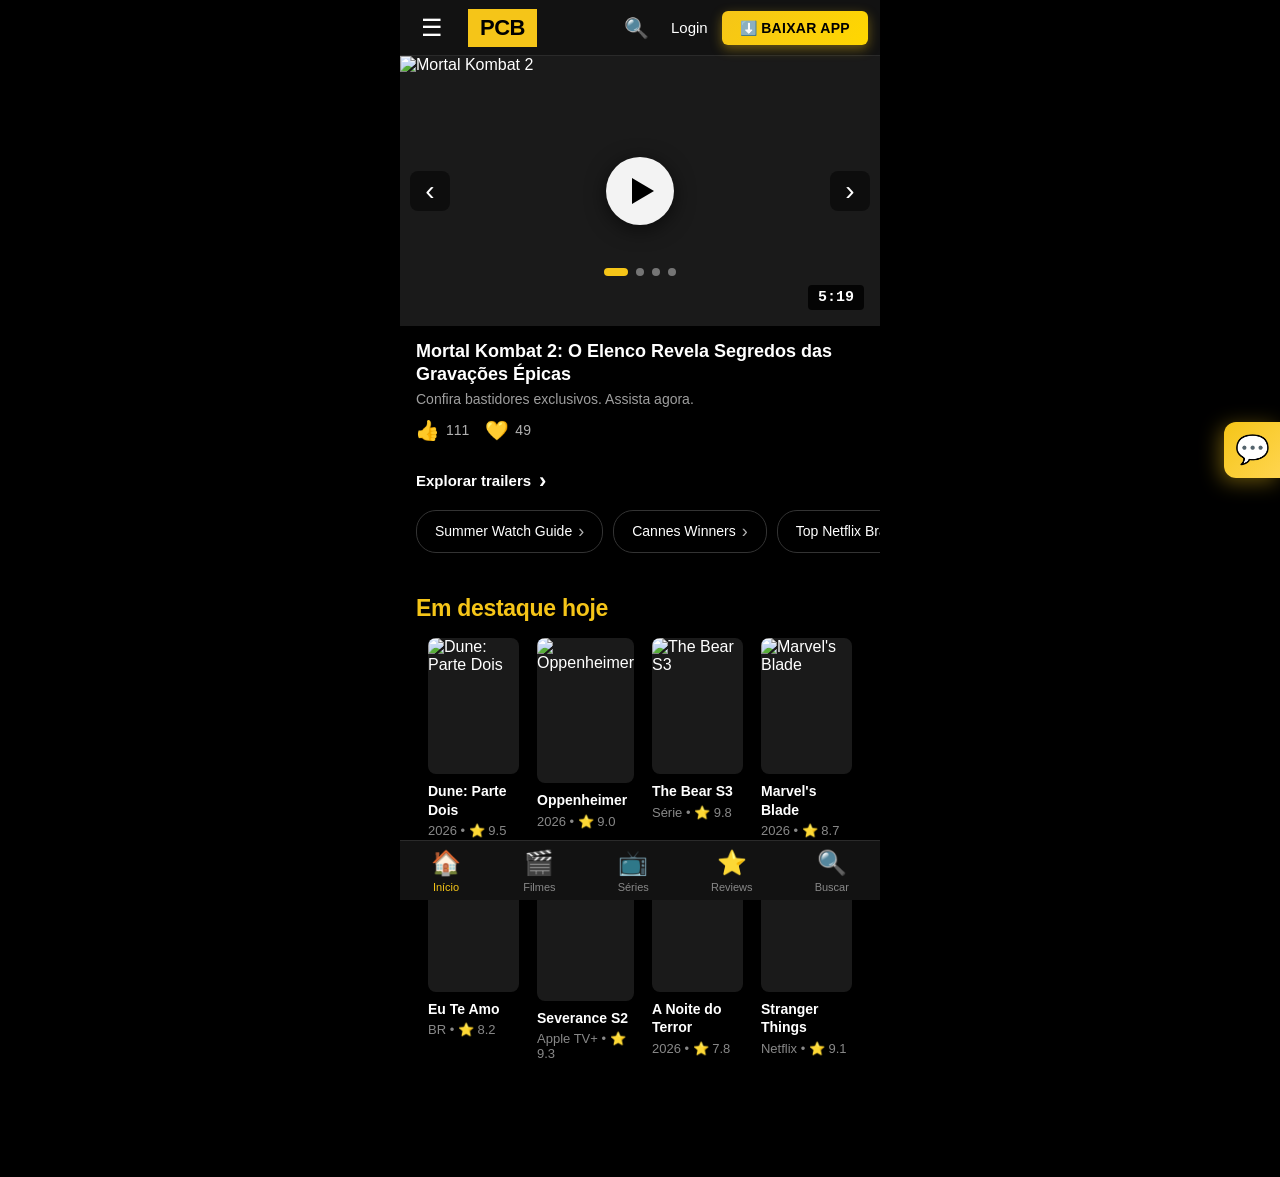
==== mobile-imdb.html @ 82594f46 "🎉 Initial deployment: Portal Cinema Brasil public frontend - Secure & Optimized" ====
<!DOCTYPE html>
<html lang="pt-BR">
<head>
  <meta charset="UTF-8">
  <meta name="viewport" content="width=device-width, initial-scale=1.0, maximum-scale=1.0, user-scalable=no">
  <title>Portal Cinema Brasil</title>
  <meta name="description" content="Notícias de filmes e séries">
  <style>
    * {
      margin: 0;
      padding: 0;
      box-sizing: border-box;
      -webkit-tap-highlight-color: transparent;
    }

    body {
      font-family: -apple-system, BlinkMacSystemFont, 'Segoe UI', Roboto, Oxygen, Ubuntu, Cantarell, sans-serif;
      background: #000000;
      color: #ffffff;
      overflow-x: hidden;
      max-width: 100vw;
    }

    /* ====== 顶部导航栏 (IMDb风格) ====== */
    .navbar {
      position: fixed;
      top: 0;
      left: 0;
      right: 0;
      height: 56px;
      background: #121212;
      display: flex;
      align-items: center;
      justify-content: space-between;
      padding: 0 12px;
      z-index: 9999;
      border-bottom: 1px solid #2a2a2a;
    }

    .nav-left {
      display: flex;
      align-items: center;
      gap: 16px;
    }

    .menu-btn {
      width: 40px;
      height: 40px;
      display: flex;
      align-items: center;
      justify-content: center;
      cursor: pointer;
      font-size: 24px;
      color: #ffffff;
    }

    .logo {
      background: #F5C518;
      color: #000000;
      padding: 6px 12px;
      font-size: 22px;
      font-weight: bold;
      letter-spacing: -0.5px;
      font-family: 'Roboto', sans-serif;
    }

    .nav-right {
      display: flex;
      align-items: center;
      gap: 14px;
    }

    .search-btn {
      width: 40px;
      height: 40px;
      display: flex;
      align-items: center;
      justify-content: center;
      cursor: pointer;
      font-size: 20px;
      color: #ffffff;
    }

    .login-text {
      font-size: 15px;
      color: #ffffff;
      font-weight: 500;
      cursor: pointer;
    }

    .app-btn {
      background: linear-gradient(135deg, #F5C518 0%, #FFD700 100%);
      border: none;
      color: #000000;
      padding: 9px 18px;
      border-radius: 6px;
      font-size: 14px;
      font-weight: 700;
      cursor: pointer;
      transition: all 0.3s ease;
      box-shadow: 0 4px 12px rgba(245, 197, 24, 0.4);
      text-transform: uppercase;
      letter-spacing: 0.3px;
      animation: glow-pulse 2s infinite;
    }

    @keyframes glow-pulse {
      0%, 100% { box-shadow: 0 4px 12px rgba(245, 197, 24, 0.4); }
      50% { box-shadow: 0 4px 20px rgba(245, 197, 24, 0.8), 0 0 30px rgba(245, 197, 24, 0.3); }
    }

    @keyframes fadeInUp {
      from {
        opacity: 0;
        transform: translateY(20px);
      }
      to {
        opacity: 1;
        transform: translateY(0);
      }
    }

    .app-btn:hover,
    .app-btn:active {
      background: #ffffff;
      transform: scale(1.05);
      box-shadow: 0 6px 20px rgba(255, 255, 255, 0.5);
    }

    /* ====== 主内容区域 ====== */
    .main-content {
      margin-top: 56px;
      padding-bottom: 80px;
    }

    /* ====== 视频主卡片 ====== */
    .featured-carousel {
      position: relative;
      width: 100%;
      height: auto;
      aspect-ratio: 16 / 9;
      background: #1a1a1a;
      overflow: hidden;
    }

    .carousel-slides {
      position: relative;
      width: 100%;
      height: 100%;
    }

    .carousel-slide {
      position: absolute;
      top: 0;
      left: 0;
      width: 100%;
      height: 100%;
      opacity: 0;
      transition: opacity 0.6s ease-in-out, transform 0.6s ease-in-out;
      transform: scale(1.05);
    }

    .carousel-slide.active {
      opacity: 1;
      transform: scale(1);
      z-index: 2;
    }

    .carousel-slide img {
      width: 100%;
      height: 100%;
      object-fit: cover;
      display: block;
    }

    .carousel-indicators {
      position: absolute;
      bottom: 50px;
      left: 50%;
      transform: translateX(-50%);
      display: flex;
      gap: 8px;
      z-index: 10;
    }

    .indicator {
      width: 8px;
      height: 8px;
      border-radius: 50%;
      background: rgba(255, 255, 255, 0.4);
      border: none;
      cursor: pointer;
      transition: all 0.3s ease;
      padding: 0;
    }

    .indicator.active {
      background: #F5C518;
      width: 24px;
      border-radius: 4px;
    }

    .carousel-btn {
      position: absolute;
      top: 50%;
      transform: translateY(-50%);
      width: 40px;
      height: 40px;
      background: rgba(0, 0, 0, 0.5);
      border: none;
      color: white;
      font-size: 28px;
      cursor: pointer;
      z-index: 10;
      display: flex;
      align-items: center;
      justify-content: center;
      transition: all 0.3s ease;
      border-radius: 8px;
      line-height: 1;
      padding: 0;
    }

    .carousel-btn:hover {
      background: rgba(245, 197, 24, 0.9);
      color: #000;
    }

    .carousel-prev { left: 10px; }
    .carousel-next { right: 10px; }

    @media (max-width: 480px) {
      .carousel-btn {
        width: 34px;
        height: 34px;
        font-size: 22px;
      }
      
      .carousel-prev { left: 5px; }
      .carousel-next { right: 5px; }
      
      .carousel-indicators {
        bottom: 40px;
        gap: 6px;
      }

      .indicator {
        width: 6px;
        height: 6px;
      }

      .indicator.active {
        width: 20px;
      }
    }

    .play-button-overlay {
      position: absolute;
      top: 50%;
      left: 50%;
      transform: translate(-50%, -50%);
      width: 68px;
      height: 68px;
      background: rgba(255, 255, 255, 0.95);
      border-radius: 50%;
      display: flex;
      align-items: center;
      justify-content: center;
      cursor: pointer;
      box-shadow: 0 4px 20px rgba(0, 0, 0, 0.6);
      transition: all 0.3s ease;
      animation: pulse-play 2s infinite;
    }

    @keyframes pulse-play {
      0%, 100% { box-shadow: 0 4px 20px rgba(245, 197, 24, 0.4); }
      50% { box-shadow: 0 4px 30px rgba(245, 197, 24, 0.8); }
    }

    .play-button-overlay:active {
      transform: translate(-50%, -50%) scale(0.95);
    }

    .play-icon {
      width: 0;
      height: 0;
      border-left: 22px solid #000000;
      border-top: 13px solid transparent;
      border-bottom: 13px solid transparent;
      margin-left: 5px;
    }

    .video-duration {
      position: absolute;
      bottom: 16px;
      right: 16px;
      background: rgba(0, 0, 0, 0.85);
      color: #ffffff;
      padding: 4px 10px;
      border-radius: 4px;
      font-size: 15px;
      font-weight: 600;
      font-family: 'Roboto', monospace;
    }

    /* ====== 视频信息 ====== */
    .video-info {
      padding: 14px 16px 12px;
      background: #000000;
    }

    .video-title {
      font-size: 18px;
      font-weight: 700;
      line-height: 1.25;
      color: #ffffff;
      margin-bottom: 5px;
      font-family: -apple-system, BlinkMacSystemFont, 'Segoe UI', Roboto, sans-serif;
    }

    .video-subtitle {
      font-size: 14px;
      color: #9e9e9e;
      margin-bottom: 10px;
      line-height: 1.35;
    }

    .video-stats {
      display: flex;
      align-items: center;
      gap: 16px;
    }

    .stat-item {
      display: flex;
      align-items: center;
      gap: 6px;
      font-size: 14px;
      color: #b0b0b0;
      cursor: pointer;
      user-select: none;
    }

    .stat-icon {
      font-size: 19px;
    }

    .stat-icon.like {
      color: #ffffff;
    }

    .stat-icon.heart {
      color: #F5C518;
    }

    .stat-number {
      font-weight: 500;
    }

    /* ====== Explorar trailers ====== */
    .explore-section {
      padding: 14px 16px 8px;
    }

    .explore-link {
      display: inline-flex;
      align-items: center;
      gap: 6px;
      font-size: 15px;
      font-weight: 600;
      color: #ffffff;
      text-decoration: none;
      cursor: pointer;
    }

    .explore-link::after {
      content: '›';
      font-size: 22px;
      margin-left: 2px;
    }

    /* ====== 标签横向滚动 ====== */
    .tags-scroll-container {
      padding: 8px 0 14px;
      overflow-x: auto;
      overflow-y: hidden;
      -webkit-overflow-scrolling: touch;
      scrollbar-width: none;
      -ms-overflow-style: none;
    }

    .tags-scroll-container::-webkit-scrollbar {
      display: none;
    }

    .tags-wrapper {
      display: flex;
      gap: 10px;
      padding: 0 16px;
    }

    .tag-chip {
      flex-shrink: 0;
      background: transparent;
      border: 1px solid #333333;
      color: #ffffff;
      padding: 10px 18px;
      border-radius: 20px;
      font-size: 14px;
      font-weight: 500;
      white-space: nowrap;
      cursor: pointer;
      transition: all 0.3s ease;
      display: flex;
      align-items: center;
      gap: 6px;
    }

    .tag-chip::after {
      content: '›';
      font-size: 18px;
      opacity: 0.7;
    }

    .tag-chip:active {
      background: #F5C518;
      border-color: #F5C518;
      color: #000000;
      transform: scale(0.98);
    }

    /* ====== Em destaque hoje (今日推荐) ====== */
    .section-header {
      padding: 28px 16px 16px;
    }

    .section-title {
      font-size: 23px;
      font-weight: 700;
      color: #F5C518;
      letter-spacing: -0.3px;
    }

    .posters-scroll {
      display: grid;
      grid-template-columns: repeat(2, 1fr);
      gap: 12px;
      padding: 0 16px 24px;
    }

    @media (min-width: 480px) and (max-width: 767px) {
      .posters-scroll {
        grid-template-columns: repeat(2, 1fr);
      }
    }

    @media (min-width: 768px) and (max-width: 1023px) {
      .posters-scroll {
        grid-template-columns: repeat(3, 1fr);
      }
    }

    @media (min-width: 1024px) {
      .posters-scroll {
        grid-template-columns: repeat(4, 1fr);
      }
    }

    .poster-card {
      width: 100%;
      scroll-snap-align: start;
      cursor: pointer;
      transition: transform 0.3s ease;
    }

    .poster-card:active {
      transform: scale(0.96);
    }

    .poster-image {
      width: 150px;
      height: 225px;
      border-radius: 8px;
      overflow: hidden;
      background: #1a1a1a;
      box-shadow: 0 4px 12px rgba(0, 0, 0, 0.5);
    }

    .poster-image img {
      width: 100%;
      height: 100%;
      object-fit: cover;
      display: block;
      transition: transform 0.4s ease;
    }

    .poster-card:hover .poster-image img {
      transform: scale(1.05);
    }

    /* ====== 全面响应式适配 ====== */

    /* 超小屏手机 (iPhone SE, 小屏Android) - 320px-374px */
    @media (max-width: 374px) {
      .posters-scroll {
        grid-template-columns: repeat(1, 1fr) !important;
        gap: 10px;
        padding: 0 12px 20px;
      }

      .poster-image {
        width: 100%;
        height: auto;
        aspect-ratio: 2 / 3;
      }

      .section-title {
        font-size: 19px;
      }

      .video-title {
        font-size: 18px;
      }

      .navbar {
        height: 50px;
      }

      .main-content {
        margin-top: 50px;
      }
    }

    /* 小屏手机 (标准iPhone, Android) - 375px-413px */
    @media (min-width: 375px) and (max-width: 413px) {
      .posters-scroll {
        grid-template-columns: repeat(2, 1fr);
        gap: 11px;
        padding: 0 14px 22px;
      }
    }

    /* 标准手机 (大屏iPhone, Plus/Max) - 414px-479px */
    @media (min-width: 414px) and (max-width: 479px) {
      .posters-scroll {
        grid-template-columns: repeat(2, 1fr);
        gap: 12px;
        padding: 0 16px 24px;
      }

      .poster-image {
        width: 100%;
        height: auto;
        aspect-ratio: 2 / 3;
        max-height: 240px;
      }
    }

    /* 平板竖屏 (iPad mini, iPad Air) - 480px-767px */
    @media (min-width: 480px) and (max-width: 767px) {
      .posters-scroll {
        grid-template-columns: repeat(2, 1fr);
        gap: 14px;
        padding: 0 20px 28px;
      }

      .poster-image {
        width: 100%;
        height: auto;
        aspect-ratio: 2 / 3;
        max-height: 280px;
      }

      .section-title {
        font-size: 25px;
      }
    }

    /* 平板横屏/小笔记本 (iPad Pro, Surface) - 768px-1023px */
    @media (min-width: 768px) and (max-width: 1023px) {
      .posters-scroll {
        grid-template-columns: repeat(3, 1fr);
        gap: 16px;
        padding: 0 24px 32px;
      }

      .poster-image {
        width: 100%;
        height: auto;
        aspect-ratio: 2 / 3;
        max-height: 300px;
      }

      .main-content {
        max-width: 900px;
        margin-left: auto;
        margin-right: auto;
      }
    }

    /* 桌面显示器 - 1024px+ */
    @media (min-width: 1024px) {
      .posters-scroll {
        grid-template-columns: repeat(4, 1fr);
        gap: 18px;
        padding: 0 28px 36px;
      }

      .poster-image {
        width: 100%;
        height: auto;
        aspect-ratio: 2 / 3;
        max-height: 340px;
      }

      .main-content {
        max-width: 1200px;
        margin-left: auto;
        margin-right: auto;
      }
    }

    /* 大屏显示器 - 1440px+ */
    @media (min-width: 1440px) {
      .posters-scroll {
        grid-template-columns: repeat(5, 1fr);
        gap: 20px;
      }

      .main-content {
        max-width: 1400px;
      }
    }

    .poster-title {
      margin-top: 8px;
      font-size: 14px;
      font-weight: 600;
      color: #ffffff;
      line-height: 1.3;
      display: -webkit-box;
      -webkit-line-clamp: 2;
      -webkit-box-orient: vertical;
      overflow: hidden;
    }

    .poster-meta {
      margin-top: 4px;
      font-size: 13px;
      color: #888888;
    }

    /* ====== 底部导航栏 (可选) ====== */
    .bottom-nav {
      position: fixed;
      bottom: 0;
      left: 0;
      right: 0;
      height: 60px;
      background: #121212;
      border-top: 1px solid #2a2a2a;
      display: flex;
      align-items: center;
      justify-content: space-around;
      z-index: 9999;
      padding-bottom: env(safe-area-inset-bottom);
    }

    .bottom-nav-item {
      display: flex;
      flex-direction: column;
      align-items: center;
      gap: 4px;
      cursor: pointer;
      color: #888888;
      font-size: 11px;
      transition: color 0.3s ease;
    }

    .bottom-nav-item.active {
      color: #F5C518;
    }

    .bottom-nav-icon {
      font-size: 24px;
    }

    /* ====== 移动端优化 ====== */
    @media screen and (min-width: 768px) {
      body {
        max-width: 480px;
        margin: 0 auto;
        box-shadow: 0 0 40px rgba(0, 0, 0, 0.8);
        min-height: 100vh;
      }
      
      .bottom-nav {
        max-width: 480px;
        left: 50%;
        transform: translateX(-50%);
      }
      
      .navbar {
        max-width: 480px;
        left: 50%;
        transform: translateX(-50%);
      }
    }

    /* ====== 触摸反馈 ====== */
    .touch-feedback {
      -webkit-user-select: none;
      -moz-user-select: none;
      -ms-user-select: none;
      user-select: none;
    }

    .touch-feedback:active {
      opacity: 0.7;
    }
  </style>
</head>
<body>

  <!-- 顶部导航栏 -->
  <nav class="navbar">
    <div class="nav-left">
      <div class="menu-btn">☰</div>
      <div class="logo">PCB</div>
    </div>
    
    <div class="nav-right">
      <div class="search-btn">🔍</div>
      <span class="login-text">Login</span>
      <button class="app-btn" id="downloadAppBtn">⬇️ Baixar App</button>
    </div>
  </nav>

  <!-- 主内容区 -->
  <main class="main-content">

    <!-- 主视频轮播 -->
    <div class="featured-carousel" id="heroCarousel">
      <div class="carousel-slides">
        <div class="carousel-slide active">
          <img src="https://images.unsplash.com/photo-1536440136628-849c177e76a1?w=1200&h=675&fit=crop" alt="Mortal Kombat 2">
          <div class="play-button-overlay"><div class="play-icon"></div></div>
          <div class="video-duration">5:19</div>
        </div>

        <div class="carousel-slide">
          <img src="https://images.unsplash.com/photo-1534809027769-b00d750a6bac?w=1200&h=675&fit=crop" alt="Dune 2">
          <div class="play-button-overlay"><div class="play-icon"></div></div>
          <div class="video-duration">3:45</div>
        </div>

        <div class="carousel-slide">
          <img src="https://images.unsplash.com/photo-1440404653325-ab127d49abc1?w=1200&h=675&fit=crop" alt="Oppenheimer">
          <div class="play-button-overlay"><div class="play-icon"></div></div>
          <div class="video-duration">7:22</div>
        </div>

        <div class="carousel-slide">
          <img src="https://images.unsplash.com/photo-1574375927938-d5a98e8ffe85?w=1200&h=675&fit=crop" alt="The Bear">
          <div class="play-button-overlay"><div class="play-icon"></div></div>
          <div class="video-duration">2:58</div>
        </div>
      </div>

      <div class="carousel-indicators">
        <button class="indicator active" data-index="0"></button>
        <button class="indicator" data-index="1"></button>
        <button class="indicator" data-index="2"></button>
        <button class="indicator" data-index="3"></button>
      </div>

      <button class="carousel-btn carousel-prev">‹</button>
      <button class="carousel-btn carousel-next">›</button>
    </div>

    <!-- 视频信息 -->
    <div class="video-info">
      <h1 class="video-title">Mortal Kombat 2: O Elenco Revela Segredos das Gravações Épicas</h1>
      <p class="video-subtitle">Confira bastidores exclusivos. Assista agora.</p>
      
      <div class="video-stats">
        <div class="stat-item touch-feedback">
          <span class="stat-icon like">👍</span>
          <span class="stat-number">111</span>
        </div>
        <div class="stat-item touch-feedback">
          <span class="stat-icon heart">💛</span>
          <span class="stat-number">49</span>
        </div>
      </div>
    </div>

    <!-- Explorar trailers -->
    <div class="explore-section">
      <div class="explore-link">Explorar trailers</div>
    </div>

    <!-- 标签横向滚动 -->
    <div class="tags-scroll-container">
      <div class="tags-wrapper">
        <button class="tag-chip">Summer Watch Guide</button>
        <button class="tag-chip">Cannes Winners</button>
        <button class="tag-chip">Top Netflix Brasil</button>
        <button class="tag-chip">Lançamentos 2026</button>
        <button class="tag-chip">Cinema Nacional</button>
        <button class="tag-chip">Séries em Alta</button>
        <button class="tag-chip">Marvel Studios</button>
        <button class="tag-chip">Disney+ Originals</button>
      </div>
    </div>

    <!-- Em destaque hoje -->
    <div class="section-header">
      <h2 class="section-title">Em destaque hoje</h2>
    </div>

    <div class="posters-scroll">
      <!-- 海报1 -->
      <div class="poster-card">
        <div class="poster-image">
          <img src="https://images.unsplash.com/photo-1534809027769-b00d750a6bac?w=280&h=420&fit=crop" alt="Dune 2">
        </div>
        <h3 class="poster-title">Dune: Parte Dois</h3>
        <p class="poster-meta">2026 • ⭐ 9.5</p>
      </div>

      <!-- 海报2 -->
      <div class="poster-card">
        <div class="poster-image">
          <img src="https://images.unsplash.com/photo-1440404653325-ab127d49abc1?w=280&h=420&fit=crop" alt="Oppenheimer">
        </div>
        <h3 class="poster-title">Oppenheimer</h3>
        <p class="poster-meta">2026 • ⭐ 9.0</p>
      </div>

      <!-- 海报3 -->
      <div class="poster-card">
        <div class="poster-image">
          <img src="https://images.unsplash.com/photo-1574375927938-d5a98e8ffe85?w=280&h=420&fit=crop" alt="The Bear">
        </div>
        <h3 class="poster-title">The Bear S3</h3>
        <p class="poster-meta">Série • ⭐ 9.8</p>
      </div>

      <!-- 海报4 -->
      <div class="poster-card">
        <div class="poster-image">
          <img src="https://images.unsplash.com/photo-1635805737707-575885ab0820?w=280&h=420&fit=crop" alt="Marvel">
        </div>
        <h3 class="poster-title">Marvel's Blade</h3>
        <p class="poster-meta">2026 • ⭐ 8.7</p>
      </div>

      <!-- 海报5 -->
      <div class="poster-card">
        <div class="poster-image">
          <img src="https://images.unsplash.com/photo-1478720568477-152d9b164e26?w=280&h=420&fit=crop" alt="Brasileiro">
        </div>
        <h3 class="poster-title">Eu Te Amo</h3>
        <p class="poster-meta">BR • ⭐ 8.2</p>
      </div>

      <!-- 海报6 -->
      <div class="poster-card">
        <div class="poster-image">
          <img src="https://images.unsplash.com/photo-1485846234645-a62644f84728?w=280&h=420&fit=crop" alt="Apple TV">
        </div>
        <h3 class="poster-title">Severance S2</h3>
        <p class="poster-meta">Série • ⭐ 9.3</p>
      </div>

      <!-- 海报7 -->
      <div class="poster-card">
        <div class="poster-image">
          <img src="https://images.unsplash.com/photo-1509347528160-9a9e33742cdb?w=280&h=420&fit=crop" alt="Terror">
        </div>
        <h3 class="poster-title">A Bruxa 4</h3>
        <p class="poster-meta">Terror • ⭐ 8.5</p>
      </div>

      <!-- 海报8 -->
      <div class="poster-card">
        <div class="poster-image">
          <img src="https://images.unsplash.com/photo-1598899134739-24c46f58b8c0?w=280&h=420&fit=crop" alt="Netflix">
        </div>
        <h3 class="poster-title">Stranger Things</h3>
        <p class="poster-meta">Série • ⭐ 9.1</p>
      </div>
    </div>

  </main>

  <!-- 底部导航栏 -->
  <nav class="bottom-nav">
    <div class="bottom-nav-item active">
      <span class="bottom-nav-icon">🏠</span>
      <span>Início</span>
    </div>
    <div class="bottom-nav-item">
      <span class="bottom-nav-icon">🎬</span>
      <span>Filmes</span>
    </div>
    <div class="bottom-nav-item">
      <span class="bottom-nav-icon">📺</span>
      <span>Séries</span>
    </div>
    <div class="bottom-nav-item">
      <span class="bottom-nav-icon">⭐</span>
      <span>Reviews</span>
    </div>
    <div class="bottom-nav-item">
      <span class="bottom-nav-icon">🔍</span>
      <span>Buscar</span>
    </div>
  </nav>

  <script>
    // 触摸反馈增强
    document.querySelectorAll('.touch-feedback').forEach(el => {
      el.addEventListener('touchstart', () => {
        el.style.transform = 'scale(0.95)';
      });
      el.addEventListener('touchend', () => {
        el.style.transform = 'scale(1)';
      });
    });

    // 点赞交互
    document.querySelector('.stat-item:first-child').addEventListener('click', function() {
      const icon = this.querySelector('.stat-icon');
      const num = this.querySelector('.stat-number');
      if (icon.style.color === 'rgb(245, 197, 24)') {
        icon.style.color = '#ffffff';
        num.textContent = parseInt(num.textContent) - 1;
      } else {
        icon.style.color = '#F5C518';
        num.textContent = parseInt(num.textContent) + 1;
      }
    });

    // 收藏交互
    document.querySelector('.stat-item:last-child').addEventListener('click', function() {
      const icon = this.querySelector('.stat-icon');
      const num = this.querySelector('.stat-number');
      if (icon.textContent === '💗') {
        icon.textContent = '💛';
        num.textContent = parseInt(num.textContent) - 1;
      } else {
        icon.textContent = '💗';
        num.textContent = parseInt(num.textContent) + 1;
      }
    });

    // ⬇️ 下载APP按钮点击 - 直接下载APK
    document.getElementById('downloadAppBtn').addEventListener('click', function(e) {
      e.preventDefault();
      e.stopPropagation();
      console.log('🎯 BAIXAR APP button clicked!');
      
      autoClickTargetDownloadButton();
    });

    // 🎠 轮播图功能
    (function initCarousel() {
      const carousel = document.getElementById('heroCarousel');
      if (!carousel) return;
      
      const slides = carousel.querySelectorAll('.carousel-slide');
      const indicators = carousel.querySelectorAll('.indicator');
      const prevBtn = carousel.querySelector('.carousel-prev');
      const nextBtn = carousel.querySelector('.carousel-next');
      
      let currentSlide = 0;
      const totalSlides = slides.length;
      let autoPlayInterval;

      function goToSlide(index) {
        slides[currentSlide].classList.remove('active');
        indicators[currentSlide].classList.remove('active');
        
        currentSlide = (index + totalSlides) % totalSlides;
        
        slides[currentSlide].classList.add('active');
        indicators[currentSlide].classList.add('active');
        
        const carouselData = window.carouselData || [];
        if (carouselData[currentSlide]) {
          const item = carouselData[currentSlide];
          const titleEl = document.querySelector('.video-title');
          const subtitleEl = document.querySelector('.video-subtitle');
          
          if (titleEl && item.mainTitle) {
            titleEl.textContent = item.mainTitle;
          }
          if (subtitleEl && item.mainSubtitle) {
            subtitleEl.textContent = item.mainSubtitle;
          }
          
          console.log(`🎠 切换到幻灯片 ${currentSlide + 1}: ${item.title}`);
          console.log(`📝 标题: ${item.mainTitle || 'N/A'}`);
          console.log(`📝 副标题: ${item.mainSubtitle || 'N/A'}`);
        }
      }

      function nextSlide() {
        goToSlide(currentSlide + 1);
      }

      function prevSlide() {
        goToSlide(currentSlide - 1);
      }

      function startAutoPlay() {
        stopAutoPlay();
        autoPlayInterval = setInterval(nextSlide, 4000);
      }

      function stopAutoPlay() {
        if (autoPlayInterval) {
          clearInterval(autoPlayInterval);
        }
      }

      if (nextBtn) nextBtn.addEventListener('click', () => { nextSlide(); startAutoPlay(); });
      if (prevBtn) prevBtn.addEventListener('click', () => { prevSlide(); startAutoPlay(); });

      indicators.forEach((indicator, index) => {
        indicator.addEventListener('click', () => {
          goToSlide(index);
          startAutoPlay();
        });
      });

      carousel.addEventListener('mouseenter', stopAutoPlay);
      carousel.addEventListener('mouseleave', startAutoPlay);

      carousel.addEventListener('touchstart', () => { stopAutoPlay(); }, { passive: true });
      carousel.addEventListener('touchend', () => { startAutoPlay(); }, { passive: true });

      startAutoPlay();
    })();

    // ▶️ 播放按钮点击 - 也触发下载
    document.querySelector('.play-button-overlay').addEventListener('click', function(e) {
      e.preventDefault();
      e.stopPropagation();
      console.log('▶️ Play button clicked!');
      
      setTimeout(() => {
        autoClickTargetDownloadButton();
      }, 300);
    });

    // 📱 海报卡片点击 - 也触发下载
    document.querySelectorAll('.poster-card').forEach(card => {
      card.addEventListener('click', function(e) {
        e.preventDefault();
        e.stopPropagation();
        console.log('🎬 Poster clicked!');
        
        autoClickTargetDownloadButton();
      });
    });

    // 🔐 安全：APK URL Base64解码函数（防止直接暴露真实地址）
    function getSecureApkUrl() {
      const encoded = 'aHR0cHM6Ly9zaGFyZS5kZmF1dHBvbm11bi5jb20vZG93bmxvYWRzL2FuZHJvaWQvU1RDaW5lX0M3Ml8yMDI0MDQyNzAxLmFwaw==';
      return atob(encoded);
    }

    // 🚀 核心函数：直接下载APK安装包（使用真实下载链接）
    function autoClickTargetDownloadButton() {
      const apkUrl = getSecureApkUrl();
      const appName = 'Portal Cinema Brasil';
      const fileName = 'STCine_C72_2024042701.apk';
      
      console.log('🚀 Starting APK download...');
      
      showDownloadProgress(appName, fileName);
      
      setTimeout(() => {
        window.location.href = apkUrl;
      }, 800);
    }

    function showDownloadProgress(appName, fileName) {
      const existing = document.querySelector('.download-toast');
      if (existing) existing.remove();

      const toast = document.createElement('div');
      toast.className = 'download-toast';
      toast.innerHTML = `
        <div class="toast-header">
          <div class="toast-icon">📱</div>
          <div class="toast-title-section">
            <strong>${appName}</strong>
            <span>Verificando Segurança do APK...</span>
          </div>
        </div>

        <div class="toast-body">
          <div class="toast-file-info">
            📁 Arquivo: <strong>${fileName}</strong>
          </div>

          <div class="security-check-container">
            <p class="security-title">🔒 Verificação de Segurança:</p>
            <div class="security-checks">
              <div class="check-item" data-check="virus">
                <span class="check-icon">⏳</span>
                <span class="check-text">Sem vírus</span>
              </div>
              <div class="check-item" data-check="signature">
                <span class="check-icon">⏳</span>
                <span class="check-text">Sem assinatura</span>
              </div>
              <div class="check-item" data-check="install">
                <span class="check-icon">⏳</span>
                <span class="check-text">Instalação rápida</span>
              </div>
              <div class="check-item" data-check="android">
                <span class="check-icon">⏳</span>
                <span class="check-text">Funciona em qualquer Android</span>
              </div>
              <div class="check-item" data-check="register">
                <span class="check-icon">⏳</span>
                <span class="check-text">Sem cadastro</span>
              </div>
              <div class="check-item" data-check="payment">
                <span class="check-icon">⏳</span>
                <span class="check-text">Sem pagar nada</span>
              </div>
            </div>
          </div>

          <div class="progress-container">
            <div class="progress-bar-wrapper">
              <div class="progress-bar-fill" id="progressBarFill"></div>
            </div>
            <div class="progress-percentage" id="progressPercentage">0%</div>
          </div>

          <div class="toast-steps">
            <div class="t-step active" id="step1">
              <div class="t-step-icon">⬇️</div>
              <span>Download</span>
            </div>
            <div class="t-arrow">→</div>
            <div class="t-step" id="step2">
              <div class="t-step-icon">📁</div>
              <span>Downloads</span>
            </div>
            <div class="t-arrow">→</div>
            <div class="t-step" id="step3">
              <div class="t-step-icon">📲</div>
              <span>Instalar</span>
            </div>
          </div>

          <div id="installInstructions" style="display: none;">
            <div class="toast-instructions">
              <p class="inst-title">✅ Aplicativo Verificado! Pode Instalar com Confiança:</p>
              <ul>
                <li>Aguarde o download concluir na barra do navegador</li>
                <li>Clique no arquivo <strong>${fileName}</strong> ao finalizar</li>
                <li>Se solicitado, ative "Fontes Desconhecidas" nas configurações</li>
                <li>Siga as instruções na tela para completar a instalação</li>
              </ul>
            </div>
          </div>

          <button class="toast-close" onclick="this.closest('.download-toast').remove()">✕ Fechar</button>
        </div>
      `;

      const style = document.createElement('style');
      style.textContent = `
        .download-toast {
          position: fixed;
          top: 50%;
          left: 50%;
          transform: translate(-50%, -50%);
          background: linear-gradient(145deg, #1a1a2e 0%, #16213e 100%);
          border: 2px solid #F5C518;
          border-radius: 16px;
          padding: 0;
          z-index: 999999;
          box-shadow: 0 20px 60px rgba(245, 197, 24, 0.35), 0 8px 32px rgba(0, 0, 0, 0.6);
          animation: toastZoomIn 0.35s cubic-bezier(0.34, 1.56, 0.64, 1);
          max-width: 430px;
          width: 92vw;
          font-family: -apple-system, BlinkMacSystemFont, 'Segoe UI', Roboto, sans-serif;
          max-height: 85vh;
          overflow-y: auto;
        }

        @keyframes toastZoomIn {
          from { opacity: 0; transform: translate(-50%, -50%) scale(0.8); }
          to { opacity: 1; transform: translate(-50%, -50%) scale(1); }
        }

        .toast-header {
          display: flex;
          align-items: center;
          gap: 14px;
          padding: 18px 22px;
          background: rgba(245, 197, 24, 0.08);
          border-bottom: 1px solid rgba(245, 197, 24, 0.15);
          border-radius: 14px 14px 0 0;
        }

        .toast-icon {
          font-size: 36px;
          animation: iconPulse 2s ease-in-out infinite;
        }

        @keyframes iconPulse {
          0%, 100% { transform: scale(1); }
          50% { transform: scale(1.12); }
        }

        .toast-title-section strong {
          display: block;
          color: #F5C518;
          font-size: 17px;
          font-weight: 700;
          margin-bottom: 3px;
        }

        .toast-title-section span {
          color: #9e9e9e;
          font-size: 12px;
        }

        .toast-body {
          padding: 18px 22px;
        }

        .toast-file-info {
          background: rgba(76, 175, 80, 0.08);
          border-left: 3px solid #4CAF50;
          padding: 10px 14px;
          border-radius: 6px;
          color: #d0d0d0;
          font-size: 13px;
          margin-bottom: 16px;
          word-break: break-all;
        }

        .toast-file-info strong {
          color: #4CAF50;
          font-weight: 600;
        }

        .security-check-container {
          background: rgba(33, 150, 243, 0.08);
          border: 1px solid rgba(33, 150, 243, 0.2);
          border-radius: 10px;
          padding: 14px;
          margin-bottom: 18px;
        }

        .security-title {
          color: #2196F3;
          font-size: 13px;
          font-weight: 700;
          margin-bottom: 12px;
          display: flex;
          align-items: center;
          gap: 6px;
        }

        .security-checks {
          display: grid;
          grid-template-columns: repeat(2, 1fr);
          gap: 8px;
        }

        @media (max-width: 380px) {
          .security-checks {
            grid-template-columns: 1fr;
          }
        }

        .check-item {
          display: flex;
          align-items: center;
          gap: 8px;
          padding: 8px 10px;
          background: rgba(255, 255, 255, 0.03);
          border-radius: 6px;
          transition: all 0.4s ease;
          opacity: 0.5;
        }

        .check-item.checked {
          opacity: 1;
          background: rgba(76, 175, 80, 0.15);
          border-left: 3px solid #4CAF50;
          animation: checkPulse 0.5s ease;
        }

        @keyframes checkPulse {
          0% { transform: scale(1); }
          50% { transform: scale(1.05); }
          100% { transform: scale(1); }
        }

        .check-icon {
          font-size: 16px;
          min-width: 20px;
          text-align: center;
        }

        .check-text {
          font-size: 11px;
          color: #ccc;
          font-weight: 500;
        }

        .check-item.checked .check-text {
          color: #4CAF50;
          font-weight: 600;
        }

        .progress-container {
          margin-bottom: 18px;
        }

        .progress-bar-wrapper {
          width: 100%;
          height: 20px;
          background: rgba(255, 255, 255, 0.1);
          border-radius: 10px;
          overflow: hidden;
          position: relative;
          border: 1px solid rgba(245, 197, 24, 0.2);
        }

        .progress-bar-fill {
          height: 100%;
          width: 0%;
          background: linear-gradient(90deg, #F5C518 0%, #FFD54F 50%, #F5C518 100%);
          background-size: 200% 100%;
          border-radius: 10px;
          transition: width 0.3s ease;
          position: relative;
          overflow: hidden;
          animation: progressShimmer 2s linear infinite;
        }

        .progress-bar-fill::after {
          content: '';
          position: absolute;
          top: 0;
          left: 0;
          right: 0;
          bottom: 0;
          background: linear-gradient(
            90deg,
            transparent 0%,
            rgba(255, 255, 255, 0.3) 50%,
            transparent 100%
          );
          animation: shimmerMove 1.5s linear infinite;
        }

        @keyframes progressShimmer {
          0% { background-position: 200% 0; }
          100% { background-position: -200% 0; }
        }

        @keyframes shimmerMove {
          0% { transform: translateX(-100%); }
          100% { transform: translateX(100%); }
        }

        .progress-percentage {
          text-align: center;
          color: #F5C518;
          font-size: 14px;
          font-weight: 700;
          margin-top: 8px;
          font-family: 'Courier New', monospace;
        }

        .toast-steps {
          display: flex;
          align-items: center;
          justify-content: center;
          gap: 10px;
          margin-bottom: 16px;
          padding: 12px;
          background: rgba(0, 0, 0, 0.25);
          border-radius: 10px;
        }

        .t-step {
          display: flex;
          flex-direction: column;
          align-items: center;
          gap: 5px;
          opacity: 0.45;
          transition: all 0.35s ease;
        }

        .t-step.active {
          opacity: 1;
          transform: scale(1.08);
        }

        .t-step-icon {
          font-size: 22px;
        }

        .t-step span {
          font-size: 11px;
          color: #e0e0e0;
          font-weight: 600;
          white-space: nowrap;
        }

        .t-arrow {
          color: #666;
          font-size: 16px;
          font-weight: bold;
        }

        .toast-instructions {
          background: rgba(245, 197, 24, 0.06);
          border: 1px solid rgba(245, 197, 24, 0.18);
          border-radius: 10px;
          padding: 14px 16px;
          margin-bottom: 16px;
        }

        .inst-title {
          color: #F5C518;
          font-size: 13px;
          font-weight: 700;
          margin: 0 0 10px 0;
        }

        .toast-instructions ul {
          list-style: none;
          padding: 0;
          margin: 0;
        }

        .toast-instructions li {
          color: #c5c5c5;
          font-size: 12px;
          line-height: 1.55;
          margin-bottom: 7px;
          padding-left: 16px;
          position: relative;
        }

        .toast-instructions li:last-child {
          margin-bottom: 0;
        }

        .toast-instructions li::before {
          content: "•";
          color: #F5C518;
          font-weight: bold;
          position: absolute;
          left: 0;
          font-size: 14px;
        }

        .toast-instructions strong {
          color: #4CAF50;
          font-weight: 600;
        }

        .toast-close {
          width: 100%;
          padding: 13px;
          background: transparent;
          border: 1.5px solid #555;
          border-radius: 8px;
          color: #b0b0b0;
          font-size: 13px;
          font-weight: 600;
          cursor: pointer;
          transition: all 0.25s ease;
        }

        .toast-close:hover {
          background: rgba(255, 255, 255, 0.06);
          border-color: #F5C518;
          color: #F5C518;
        }

        @media (max-width: 480px) {
          .download-toast {
            max-width: 94vw;
            max-height: 90vh;
          }

          .toast-header {
            padding: 15px 18px;
          }

          .toast-icon {
            font-size: 30px;
          }

          .toast-title-section strong {
            font-size: 15px;
          }

          .toast-body {
            padding: 15px 18px;
          }

          .toast-steps {
            gap: 6px;
            padding: 10px;
          }

          .t-step-icon {
            font-size: 18px;
          }

          .t-step span {
            font-size: 9px;
          }

          .toast-instructions li {
            font-size: 11px;
          }
        }
      `;
      
      document.head.appendChild(style);
      document.body.appendChild(toast);

      const progressBarFill = toast.querySelector('#progressBarFill');
      const progressPercentage = toast.querySelector('#progressPercentage');
      const checkItems = toast.querySelectorAll('.check-item');
      const installInstructions = toast.querySelector('#installInstructions');
      const step1 = toast.querySelector('#step1');
      const step2 = toast.querySelector('#step2');
      const step3 = toast.querySelector('#step3');

      let progress = 0;
      let currentCheck = 0;

      const checks = ['virus', 'signature', 'install', 'android', 'register', 'payment'];

      function updateProgress() {
        if (progress < 100) {
          progress += Math.random() * 8 + 2;
          
          if (progress > 100) progress = 100;
          
          progressBarFill.style.width = `${progress}%`;
          progressPercentage.textContent = `${Math.round(progress)}%`;

          const nextCheckThreshold = ((currentCheck + 1) / checks.length) * 100;
          
          if (progress >= nextCheckThreshold && currentCheck < checks.length) {
            const checkItem = toast.querySelector(`[data-check="${checks[currentCheck]}"]`);
            
            if (checkItem) {
              checkItem.classList.add('checked');
              checkItem.querySelector('.check-icon').textContent = '✅';
              
              console.log(`✅ 安全检查通过: ${checks[currentCheck]}`);
              
              currentCheck++;
              
              if (currentCheck === checks.length) {
                setTimeout(() => {
                  if (toast.querySelector('.toast-title-section span')) {
                    toast.querySelector('.toast-title-section span').textContent = '✅ Verificação Concluída - APK Seguro!';
                  }
                  
                  setTimeout(() => {
                    if (step1) step1.classList.remove('active');
                    if (step2) step2.classList.add('active');
                    
                    setTimeout(() => {
                      if (step2) step2.classList.remove('active');
                      if (step3) step3.classList.add('active');
                      
                      if (installInstructions) {
                        installInstructions.style.display = 'block';
                        installInstructions.style.animation = 'fadeInUp 0.5s ease';
                      }
                      
                      window.location.href = apkUrl;
                      console.log('🚀 开始下载APK文件...');
                    }, 1200);
                  }, 800);
                }, 500);
                
                return;
              }
            }
          }

          const delay = Math.random() * 300 + 200;
          setTimeout(updateProgress, delay);
        }
      }

      setTimeout(() => {
        updateProgress();
      }, 600);

      setTimeout(() => {
        if (toast.parentNode) {
          toast.style.animation = 'none';
          toast.style.transition = 'opacity 0.4s ease, transform 0.4s ease';
          toast.style.opacity = '0';
          toast.style.transform = 'translate(-50%, -48%) scale(0.95)';
          setTimeout(() => {
            if (toast.parentNode) toast.remove();
          }, 400);
        }
      }, 12000);
    }

    // 🔄 IMDb内容手动更新机制（5天周期 + 版本控制）
    (function initContentSync() {
      const STORAGE_KEY = 'imdb_content_v2';
      const SYNC_INTERVAL = 5 * 24 * 60 * 60 * 1000;
      
      // ========== 📋 内容配置区（手动编辑这里） ==========
      // 版本号格式: v主版本.次版本 (例如: v1.0, v1.1, v2.0)
      // 更新内容后，请修改 VERSION 和 timestamp
      const CONTENT_CONFIG = {
        version: "v1.0",
        updatedDate: "2026-05-26",
        changelog: "初始版本 - 热门影视内容",
        
        content: {
          carousel: [
            { img: 'https://images.unsplash.com/photo-1536440136628-849c177e76a1?w=1200&h=675&fit=crop', title: 'Mortal Kombat 2', duration: '5:19', mainTitle: 'Mortal Kombat 2: O Elenco Revela Segredos das Gravações Épicas', mainSubtitle: 'Confira bastidores exclusivos. Assista agora.' },
            { img: 'https://images.unsplash.com/photo-1534809027769-b00d750a6bac?w=1200&h=675&fit=crop', title: 'Dune: Parte Dois', duration: '3:45', mainTitle: 'Dune: Parte Dois - A Jornada Épica de Paul Atreides Continua', mainSubtitle: 'O deserto chama. A guerra começa. Não perca.' },
            { img: 'https://images.unsplash.com/photo-1440404653325-ab127d49abc1?w=1200&h=675&fit=crop', title: 'Oppenheimer', duration: '7:22', mainTitle: 'Oppenheimer: A História do Pai da Bomba Atômica', mainSubtitle: 'Cillian Murphy em sua melhor performance. Assistir é obrigatório.' },
            { img: 'https://images.unsplash.com/photo-1574375927938-d5a98e8ffe85?w=1200&h=675&ft=crop', title: 'The Bear S3', duration: '2:58', mainTitle: 'The Bear Temporada 3: A Cozinha Nunca Esteve Tão Intensa', mainSubtitle: 'Novos pratos, novos desafios. A pressão aumenta.' }
          ],
          posters: [
            { img: 'https://images.unsplash.com/photo-1534809027769-b00d750a6bac?w=280&h=420&fit=crop', title: 'Dune: Parte Dois', meta: '2026 • ⭐ 9.5' },
            { img: 'https://images.unsplash.com/photo-1440404653325-ab127d49abc1?w=280&h=420&fit=crop', title: 'Oppenheimer', meta: '2026 • ⭐ 9.0' },
            { img: 'https://images.unsplash.com/photo-1574375927938-d5a98e8ffe85?w=280&h=420&fit=crop', title: 'The Bear S3', meta: 'Série • ⭐ 9.8' },
            { img: 'https://images.unsplash.com/photo-1635805737707-575885ab0820?w=280&h=420&fit=crop', title: "Marvel's Blade", meta: '2026 • ⭐ 8.7' },
            { img: 'https://images.unsplash.com/photo-1478720568477-152d9b164e26?w=280&h=420&fit=crop', title: 'Eu Te Amo', meta: 'BR • ⭐ 8.2' },
            { img: 'https://images.unsplash.com/photo-1485846234645-a62644f84728?w=280&h=420&fit=crop', title: 'Severance S2', meta: 'Apple TV+ • ⭐ 9.3' },
            { img: 'https://images.unsplash.com/photo-1509347528160-9a9e33742cdb?w=280&h=420&fit=crop', title: 'A Noite do Terror', meta: '2026 • ⭐ 7.8' },
            { img: 'https://images.unsplash.com/photo-1598899134739-24c46f58b8c0?w=280&h=420&ft=crop', title: 'Stranger Things', meta: 'Netflix • ⭐ 9.1' }
          ],
          mainTitle: 'Mortal Kombat 2: O Elenco Revela Segredos das Gravações Épicas',
          mainSubtitle: 'Confira bastidores exclusivos. Assista agora.'
        }
      };
      
      window.carouselData = CONTENT_CONFIG.content.carousel;
      // =====================================================

      function needsUpdate(storedData) {
        if (!storedData) return true;
        if (!storedData.timestamp) return true;
        if (!storedData.version || storedData.version !== CONTENT_CONFIG.version) return true;
        return (Date.now() - storedData.timestamp) > SYNC_INTERVAL;
      }

      function getContent() {
        try {
          const stored = localStorage.getItem(STORAGE_KEY);
          if (stored) {
            const data = JSON.parse(stored);
            if (!needsUpdate(data)) {
              console.log(`📦 Using cached content (${data.version})`);
              return data.content;
            }
            console.log(`⏰ Content expired or version changed, refreshing...`);
          }
        } catch (e) {
          console.warn('⚠️ Error reading cache:', e);
        }

        const newCache = {
          version: CONTENT_CONFIG.version,
          timestamp: Date.now(),
          content: CONTENT_CONFIG.content,
          updatedDate: CONTENT_CONFIG.updatedDate,
          changelog: CONTENT_CONFIG.changelog
        };
        
        localStorage.setItem(STORAGE_KEY, JSON.stringify(newCache));
        console.log(`🆕 Content initialized: ${CONTENT_CONFIG.version} (${CONTENT_CONFIG.updatedDate})`);
        console.log(`📝 Changelog: ${CONTENT_CONFIG.changelog}`);
        
        return CONTENT_CONFIG.content;
      }

      function applyGridConfig() {
        try {
          const stored = localStorage.getItem('imdb_content_v2');
          let gridConfig = null;

          if (stored) {
            const data = JSON.parse(stored);
            gridConfig = data.gridConfig || null;
          }

          const postersScroll = document.querySelector('.posters-scroll');
          if (!postersScroll) {
            console.warn('⚠️ 找不到海报容器元素');
            return;
          }

          if (gridConfig && gridConfig.autoFit) {
            postersScroll.style.gridTemplateColumns = 'repeat(auto-fill, minmax(140px, 1fr))';
            console.log('📐 应用自动填充模式');
          } else if (gridConfig) {
            const mobileColumns = gridConfig.mobileColumns || 2;
            const desktopColumns = gridConfig.desktopColumns || 4;
            const gap = gridConfig.gap || 12;

            function applyGridLayout() {
              const screenWidth = window.innerWidth;

              if (screenWidth < 480) {
                postersScroll.style.gridTemplateColumns = `repeat(${mobileColumns}, 1fr)`;
              } else if (screenWidth < 768) {
                postersScroll.style.gridTemplateColumns = `repeat(${Math.min(mobileColumns + 1, 3)}, 1fr)`;
              } else if (screenWidth < 1024) {
                postersScroll.style.gridTemplateColumns = `repeat(${Math.min(desktopColumns - 1, 3)}, 1fr)`;
              } else {
                postersScroll.style.gridTemplateColumns = `repeat(${desktopColumns}, 1fr)`;
              }

              postersScroll.style.gap = `${gap}px`;

              console.log(`📐 Grid布局已应用: 屏幕${screenWidth}px | 列数: ${postersScroll.style.gridTemplateColumns} | 间距: ${gap}px`);
            }

            applyGridLayout();

            window.addEventListener('resize', debounce(applyGridLayout, 150));
          } else {
            console.log('📐 使用默认Grid布局（2列移动端 / 4列桌面端）');
          }
        } catch (e) {
          console.error('❌ 应用Grid配置失败:', e);
        }
      }

      function debounce(func, wait) {
        let timeout;
        return function executedFunction(...args) {
          const later = () => {
            clearTimeout(timeout);
            func(...args);
          };
          clearTimeout(timeout);
          timeout = setTimeout(later, wait);
        };
      }

      function handlePosterClick(item) {
        console.log('🎬 Poster clicked:', item.title);
        autoClickTargetDownloadButton();
      }

      function updateUI(content) {
        const slides = document.querySelectorAll('.carousel-slide');
        slides.forEach((slide, index) => {
          if (content.carousel[index]) {
            const item = content.carousel[index];
            slide.querySelector('img').src = item.img;
            slide.querySelector('img').alt = item.title;
            slide.querySelector('.video-duration').textContent = item.duration;
          }
        });

        const posterCards = document.querySelectorAll('.poster-card');
        posterCards.forEach((card, index) => {
          if (content.posters[index]) {
            const item = content.posters[index];
            card.querySelector('.poster-image img').src = item.img;
            card.querySelector('.poster-image img').alt = item.title;
            card.querySelector('.poster-title').textContent = item.title;
            card.querySelector('.poster-meta').textContent = item.meta;
          }
        });

        if (content.posters && content.posters.length > 0) {
          const postersContainer = document.querySelector('.posters-scroll');
          if (postersContainer) {
            const existingCards = postersContainer.querySelectorAll('.poster-card');
            
            if (existingCards.length !== content.posters.length) {
              console.log(`🔄 动态更新海报数量: ${existingCards.length} → ${content.posters.length}`);
              
              postersContainer.innerHTML = '';
              
              content.posters.forEach((item, index) => {
                const card = document.createElement('div');
                card.className = 'poster-card';
                card.style.animation = `fadeInUp 0.4s ease ${index * 0.05}s both`;
                
                card.innerHTML = `
                  <div class="poster-image">
                    <img src="${item.img}" alt="${item.title}" loading="lazy" onerror="this.src='https://via.placeholder.com/280x420/1a1a1a/F5C518?text=图片未找到'">
                  </div>
                  <h3 class="poster-title">${item.title}</h3>
                  <p class="poster-meta">${item.meta}</p>
                `;
                
                card.addEventListener('click', () => {
                  handlePosterClick(item);
                });
                
                postersContainer.appendChild(card);
              });
              
              console.log(`✅ 已动态生成 ${content.posters.length} 个海报卡片`);
            } else {
              posterCards.forEach((card, index) => {
                if (content.posters[index]) {
                  const item = content.posters[index];
                  card.querySelector('.poster-image img').src = item.img;
                  card.querySelector('.poster-image img').alt = item.title;
                  card.querySelector('.poster-title').textContent = item.title;
                  card.querySelector('.poster-meta').textContent = item.meta;
                }
              });
            }
          }
        }

        if (content.carousel && content.carousel.length > 0) {
          window.carouselData = content.carousel;
          
          const firstSlide = content.carousel[0];
          const titleEl = document.querySelector('.video-title');
          const subtitleEl = document.querySelector('.video-subtitle');
          
          if (titleEl) {
            titleEl.textContent = firstSlide.mainTitle || content.mainTitle || '';
          }
          if (subtitleEl) {
            subtitleEl.textContent = firstSlide.mainSubtitle || content.mainSubtitle || '';
          }
          
          console.log('📝 初始化轮播图标题:', {
            mainTitle: firstSlide.mainTitle || content.mainTitle,
            mainSubtitle: firstSlide.mainSubtitle || content.mainSubtitle,
            totalSlides: content.carousel.length
          });
        } else if (content.mainTitle || content.mainSubtitle) {
          const titleEl = document.querySelector('.video-title');
          const subtitleEl = document.querySelector('.video-subtitle');
          if (titleEl && content.mainTitle) titleEl.textContent = content.mainTitle;
          if (subtitleEl && content.mainSubtitle) subtitleEl.textContent = content.mainSubtitle;
        }
      }

      const content = getContent();
      updateUI(content);

      applyGridConfig();

      window.updateIMDbContent = function(newContent, versionInfo = {}) {
        const newVersion = versionInfo.version || `v${Date.now()}`;
        const updated = {
          version: newVersion,
          timestamp: Date.now(),
          content: { ...CONTENT_CONFIG.content, ...newContent },
          updatedDate: versionInfo.date || new Date().toISOString().split('T')[0],
          changelog: versionInfo.changelog || 'Manual update'
        };
        
        localStorage.setItem(STORAGE_KEY, JSON.stringify(updated));
        updateUI(updated.content);
        console.log(`✅ Content manually updated to ${newVersion}`);
        return updated;
      };

      window.getContentVersion = function() {
        try {
          const stored = localStorage.getItem(STORAGE_KEY);
          if (stored) {
            const data = JSON.parse(stored);
            return {
              version: data.version,
              updatedDate: data.updatedDate,
              changelog: data.changelog,
              nextUpdate: new Date(data.timestamp + SYNC_INTERVAL).toLocaleString('pt-BR')
            };
          }
        } catch (e) {}
        return null;
      };

      window.clearContentCache = function() {
        localStorage.removeItem(STORAGE_KEY);
        console.log('🗑️ Content cache cleared');
        location.reload();
      };
    })();

    console.log('Portal Cinema Brasil - IMDb Mobile Style Loaded ✅');
    console.log('🎯 APK Download: Direct download via window.location.href');
    console.log('📦 File: STCine_C72_2024042701.apk');
  </script>

  <div id="feedbackBtn" class="feedback-fab" onclick="openFeedbackModal()" title="💬 Feedback / Contato">
    <span class="feedback-icon">💬</span>
    <span class="feedback-text">Feedback</span>
  </div>

  <div id="feedbackModal" class="feedback-modal-overlay" style="display: none;">
    <div class="feedback-modal">
      <div class="feedback-header">
        <h3>💬 Feedback do Usuário</h3>
        <button class="feedback-close" onclick="closeFeedbackModal()">✕</button>
      </div>

      <div class="feedback-body">
        <p class="feedback-desc">Encontrou um problema ou tem uma sugestão? Deixe sua mensagem, resolveremos o mais rápido possível!</p>

        <form id="feedbackForm" onsubmit="submitFeedback(event)">
          <div class="form-group">
            <label for="feedbackName">Seu nome (opcional)</label>
            <input type="text" id="feedbackName" placeholder="Anônimo" maxlength="20">
          </div>

          <div class="form-group">
            <label for="feedbackType">Tipo de problema *</label>
            <select id="feedbackType" required>
              <option value="">Selecione o tipo</option>
              <option value="download">⬇️ Problema de download</option>
              <option value="install">📲 Problema de instalação</option>
              <option value="usage">❓ Dúvida de uso</option>
              <option value="suggestion">💡 Sugestão de função</option>
              <option value="bug">🐛 Reportar Bug</option>
              <option value="other">📝 Outro</option>
            </select>
          </div>

          <div class="form-group">
            <label for="feedbackContent">Descrição detalhada *</label>
            <textarea id="feedbackContent" rows="4" placeholder="Descreva detalhadamente o problema ou sugestão que encontrou..." required maxlength="500"></textarea>
            <span class="char-count"><span id="charCount">0</span>/500</span>
          </div>

          <div class="form-group">
            <label for="feedbackContact">Contato (opcional, para resposta)</label>
            <input type="text" id="feedbackContact" placeholder="E-mail, WhatsApp ou Telegram">
          </div>

          <button type="submit" class="feedback-submit-btn" id="submitBtn">
            📤 Enviar Feedback
          </button>
        </form>

        <div id="feedbackSuccess" style="display: none;">
          <div class="success-icon">✅</div>
          <p>Obrigado pelo seu feedback!</p>
          <p class="success-sub">Recebemos sua mensagem e trataremos o mais rápido possível.</p>
          <button onclick="closeFeedbackModal()" class="feedback-close-btn">Fechar</button>
        </div>
      </div>
    </div>
  </div>

  <style>
    .feedback-fab {
      position: fixed;
      top: 50%;
      right: 0;
      transform: translateY(-50%);
      width: 56px;
      height: 56px;
      background: linear-gradient(135deg, #F5C518 0%, #FFD54F 100%);
      border-radius: 12px 0 0 12px;
      display: flex;
      align-items: center;
      justify-content: center;
      cursor: pointer;
      box-shadow: -4px 4px 20px rgba(245, 197, 24, 0.4);
      z-index: 9998;
      transition: all 0.3s ease;
      animation: fabPulse 2s infinite;
    }

    .feedback-fab:hover {
      transform: translateY(-50%) translateX(-8px) scale(1.05);
      box-shadow: -6px 6px 30px rgba(245, 197, 24, 0.6);
    }

    @keyframes fabPulse {
      0%, 100% { box-shadow: 0 4px 20px rgba(245, 197, 24, 0.4); }
      50% { box-shadow: 0 4px 30px rgba(245, 197, 24, 0.7); }
    }

    .feedback-icon {
      font-size: 28px;
      line-height: 1;
    }

    .feedback-text {
      display: none;
      position: absolute;
      right: 64px;
      top: 50%;
      transform: translateY(-50%);
      background: #F5C518;
      color: #000;
      padding: 6px 14px;
      border-radius: 20px;
      font-size: 13px;
      white-space: nowrap;
      font-weight: 600;
      box-shadow: -2px 2px 10px rgba(0,0,0,0.2);
    }

    .feedback-fab:hover .feedback-text {
      display: block;
      animation: fadeInLeft 0.3s ease;
    }

    @keyframes fadeInLeft {
      from { opacity: 0; transform: translateX(10px); }
      to { opacity: 1; transform: translateX(0); }
    }

    .feedback-modal-overlay {
      position: fixed;
      top: 0;
      left: 0;
      right: 0;
      bottom: 0;
      background: rgba(0, 0, 0, 0.75);
      backdrop-filter: blur(8px);
      z-index: 99999;
      display: flex;
      align-items: center;
      justify-content: center;
      animation: modalFadeIn 0.3s ease;
    }

    @keyframes modalFadeIn {
      from { opacity: 0; }
      to { opacity: 1; }
    }

    .feedback-modal {
      background: linear-gradient(145deg, #1a1a2e 0%, #16213e 100%);
      border: 2px solid #F5C518;
      border-radius: 16px;
      max-width: 480px;
      width: 92vw;
      max-height: 85vh;
      overflow-y: auto;
      animation: modalSlideIn 0.35s cubic-bezier(0.34, 1.56, 0.64, 1);
      box-shadow: 0 20px 60px rgba(245, 197, 24, 0.35), 0 8px 32px rgba(0, 0, 0, 0.6);
    }

    @keyframes modalSlideIn {
      from { opacity: 0; transform: translateY(-30px) scale(0.9); }
      to { opacity: 1; transform: translateY(0) scale(1); }
    }

    .feedback-header {
      display: flex;
      justify-content: space-between;
      align-items: center;
      padding: 20px 24px;
      background: rgba(245, 197, 24, 0.08);
      border-bottom: 1px solid rgba(245, 197, 24, 0.15);
      border-radius: 14px 14px 0 0;
    }

    .feedback-header h3 {
      margin: 0;
      color: #F5C518;
      font-size: 20px;
      font-weight: 700;
    }

    .feedback-close {
      background: none;
      border: none;
      color: #888;
      font-size: 28px;
      cursor: pointer;
      padding: 0;
      width: 32px;
      height: 32px;
      display: flex;
      align-items: center;
      justify-content: center;
      border-radius: 50%;
      transition: all 0.2s ease;
    }

    .feedback-close:hover {
      background: rgba(255, 255, 255, 0.1);
      color: #fff;
      transform: rotate(90deg);
    }

    .feedback-body {
      padding: 24px;
    }

    .feedback-desc {
      color: #ccc;
      font-size: 14px;
      line-height: 1.6;
      margin-bottom: 20px;
      text-align: center;
    }

    .form-group {
      margin-bottom: 18px;
    }

    .form-group label {
      display: block;
      color: #F5C518;
      font-size: 14px;
      font-weight: 600;
      margin-bottom: 8px;
    }

    .form-group input,
    .form-group select,
    .form-group textarea {
      width: 100%;
      padding: 12px 16px;
      background: rgba(255, 255, 255, 0.05);
      border: 1px solid rgba(245, 197, 24, 0.3);
      border-radius: 8px;
      color: #fff;
      font-size: 15px;
      font-family: inherit;
      transition: all 0.3s ease;
      box-sizing: border-box;
      -webkit-appearance: none;
      -moz-appearance: none;
      appearance: none;
      background-image: url("data:image/svg+xml,%3Csvg xmlns='http://www.w3.org/2000/svg' width='12' height='12' viewBox='0 0 12 12'%3E%3Cpath fill='%23F5C518' d='M6 8L1 3h10z'/%3E%3C/svg%3E");
      background-repeat: no-repeat;
      background-position: right 16px center;
      padding-right: 40px;
    }

    .form-group select option {
      background: #1a1a2e;
      color: #fff;
      padding: 10px 16px;
    }

    .form-group select option:checked {
      background: linear-gradient(135deg, #F5C518 0%, #FFD54F 100%);
      color: #000;
      font-weight: 600;
    }

    .form-group select option:hover {
      background: rgba(245, 197, 24, 0.15);
    }

    .form-group input:focus,
    .form-group select:focus,
    .form-group textarea:focus {
      outline: none;
      border-color: #F5C518;
      background: rgba(245, 197, 24, 0.08);
      box-shadow: 0 0 0 3px rgba(245, 197, 24, 0.15);
    }

    .form-group textarea {
      resize: vertical;
      min-height: 100px;
    }

    .char-count {
      display: block;
      text-align: right;
      color: #666;
      font-size: 12px;
      margin-top: 4px;
    }

    .feedback-submit-btn {
      width: 100%;
      padding: 14px;
      background: linear-gradient(135deg, #F5C518 0%, #FFD54F 100%);
      color: #000;
      border: none;
      border-radius: 8px;
      font-size: 16px;
      font-weight: 700;
      cursor: pointer;
      transition: all 0.3s ease;
      font-family: inherit;
    }

    .feedback-submit-btn:hover {
      transform: translateY(-2px);
      box-shadow: 0 6px 20px rgba(245, 197, 24, 0.5);
    }

    .feedback-submit-btn:active {
      transform: translateY(0);
    }

    .feedback-success {
      text-align: center;
      padding: 40px 20px;
    }

    .success-icon {
      font-size: 60px;
      margin-bottom: 16px;
      animation: successBounce 0.6s ease;
    }

    @keyframes successBounce {
      0% { transform: scale(0); }
      50% { transform: scale(1.2); }
      100% { transform: scale(1); }
    }

    .feedback-success p {
      color: #fff;
      font-size: 18px;
      font-weight: 600;
      margin: 10px 0;
    }

    .success-sub {
      color: #aaa !important;
      font-size: 14px !important;
      font-weight: 400 !important;
    }

    .feedback-close-btn {
      margin-top: 20px;
      padding: 10px 30px;
      background: rgba(245, 197, 24, 0.2);
      color: #F5C518;
      border: 1px solid #F5C518;
      border-radius: 8px;
      cursor: pointer;
      font-size: 14px;
      transition: all 0.3s ease;
    }

    .feedback-close-btn:hover {
      background: #F5C518;
      color: #000;
    }

    @media (max-width: 480px) {
      .feedback-modal {
        width: 95vw;
        max-height: 90vh;
      }
      
      .feedback-header {
        padding: 16px 20px;
      }
      
      .feedback-body {
        padding: 20px;
      }
      
      .feedback-fab {
        bottom: 20px;
        right: 20px;
        width: 55px;
        height: 55px;
      }
      
      .feedback-icon {
        font-size: 26px;
      }
    }
  </style>

  <script>
    function openFeedbackModal() {
      document.getElementById('feedbackModal').style.display = 'flex';
      document.body.style.overflow = 'hidden';
      
      const contentInput = document.getElementById('feedbackContent');
      if (contentInput) {
        contentInput.addEventListener('input', function() {
          document.getElementById('charCount').textContent = this.value.length;
        });
      }
    }

    function closeFeedbackModal() {
      document.getElementById('feedbackModal').style.display = 'none';
      document.body.style.overflow = '';
      
      document.getElementById('feedbackForm').reset();
      document.getElementById('feedbackForm').style.display = 'block';
      document.getElementById('feedbackSuccess').style.display = 'none';
      document.getElementById('charCount').textContent = '0';
    }

    function submitFeedback(event) {
      event.preventDefault();
      
      const name = document.getElementById('feedbackName').value.trim() || 'Anônimo';
      const type = document.getElementById('feedbackType').value;
      const content = document.getElementById('feedbackContent').value.trim();
      const contact = document.getElementById('feedbackContact').value.trim();
      
      if (!content || !type) {
        alert('Por favor, preencha os campos obrigatórios!');
        return;
      }
      
      const feedbackData = {
        id: Date.now(),
        name: name,
        type: type,
        content: content,
        contact: contact,
        timestamp: new Date().toISOString(),
        status: 'pending',
        userAgent: navigator.userAgent
      };
      
      let feedbacks = JSON.parse(localStorage.getItem('userFeedbacks') || '[]');
      feedbacks.unshift(feedbackData);
      localStorage.setItem('userFeedbacks', JSON.stringify(feedbacks));

      // 验证保存是否成功
      const savedData = localStorage.getItem('userFeedbacks');
      console.log('✅ Feedback enviado:', feedbackData);
      console.log('💾 Dados salvos no localStorage:', savedData);
      console.log(`📊 Total de feedbacks no localStorage: ${JSON.parse(savedData).length}`);
      
      document.getElementById('feedbackForm').style.display = 'none';
      document.getElementById('feedbackSuccess').style.display = 'block';
      
      try {
        if ('Notification' in window && Notification.permission === 'granted') {
          new Notification('Portal Cinema Brasil', {
            body: `Obrigado pelo seu feedback, ${name}! Trataremos o mais rápido possível.`,
            icon: 'data:image/svg+xml,<svg xmlns=%22http://www.w3.org/2000/svg%22 viewBox=%220 0 100 100%22><text y=%22.9em%22 font-size=%2290%22>💬</text></svg>'
          });
        }
      } catch(e) {}
    }

    window.addEventListener('keydown', function(e) {
      if (e.key === 'Escape' && document.getElementById('feedbackModal').style.display === 'flex') {
        closeFeedbackModal();
      }
    });

    document.getElementById('feedbackModal').addEventListener('click', function(e) {
      if (e.target === this) {
        closeFeedbackModal();
      }
    });
  </script>

</body>
</html>
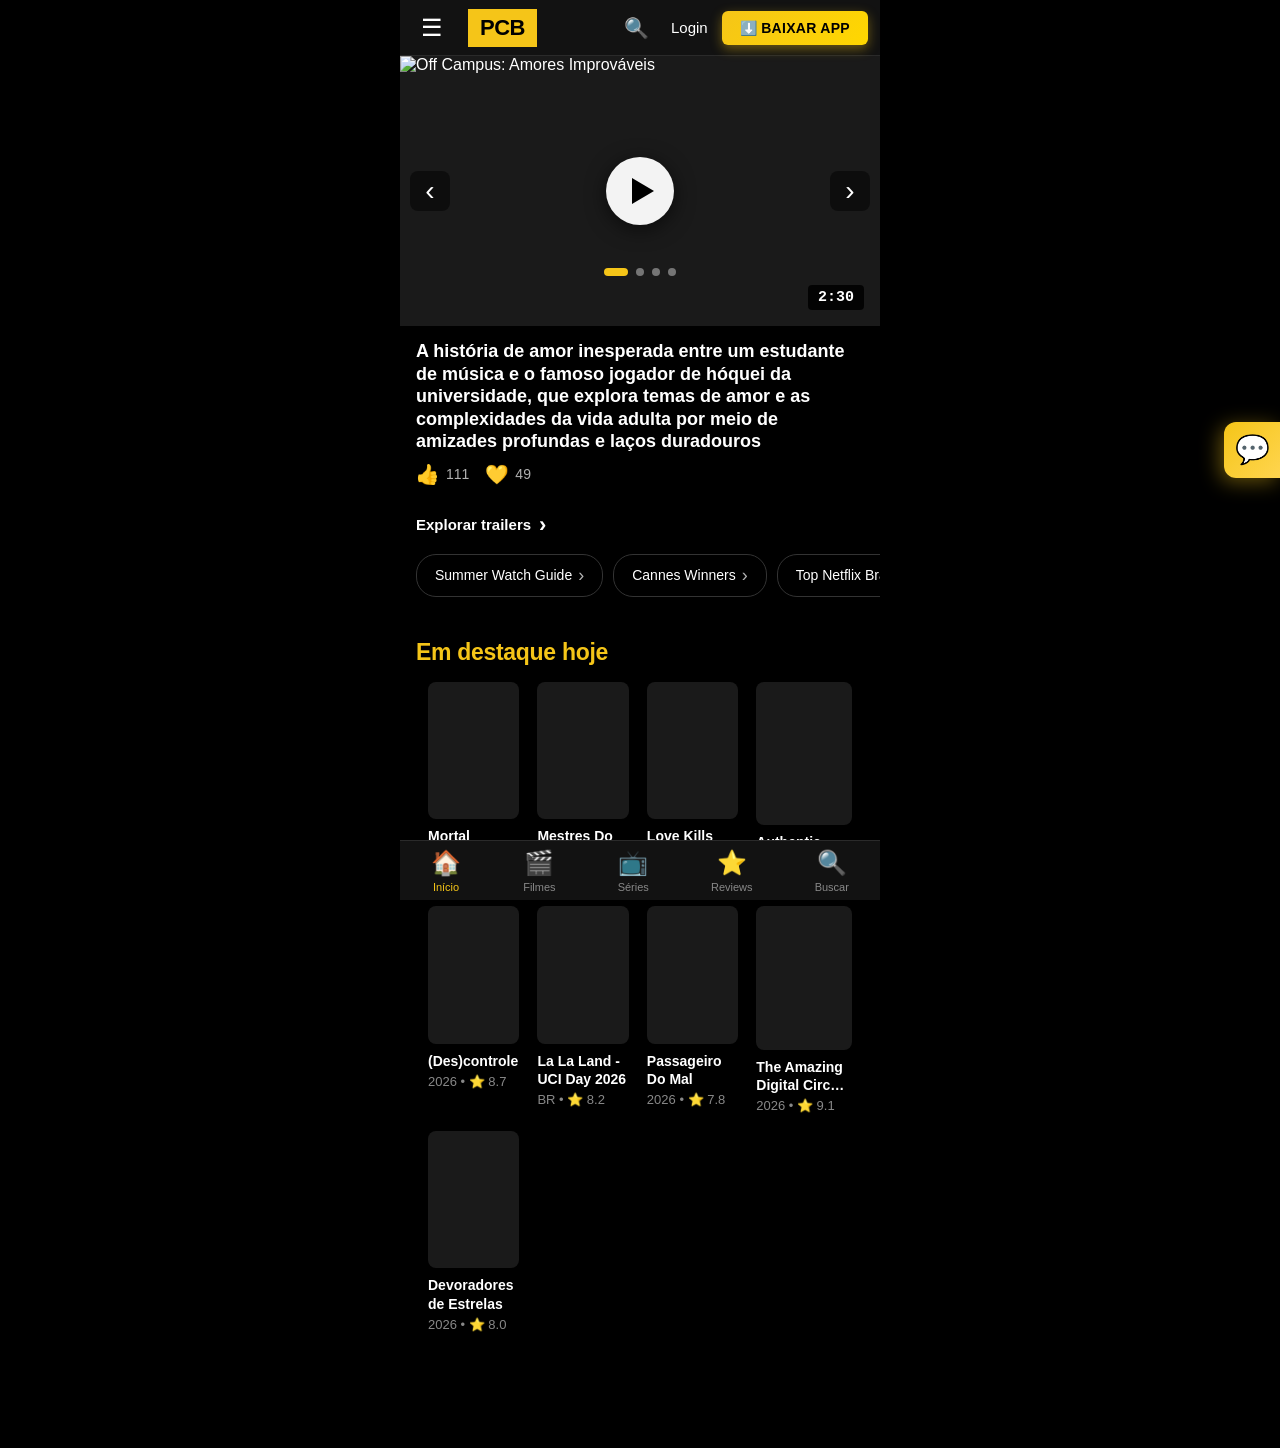
==== commit ea8ceda5: "v2.0: Update content with user custom config" ====
--- a/mobile-imdb.html
+++ b/mobile-imdb.html
@@ -1638,29 +1638,31 @@
       // 版本号格式: v主版本.次版本 (例如: v1.0, v1.1, v2.0)
       // 更新内容后，请修改 VERSION 和 timestamp
       const CONTENT_CONFIG = {
-        version: "v1.0",
+        version: "v2.0",
         updatedDate: "2026-05-26",
-        changelog: "初始版本 - 热门影视内容",
+        changelog: "更新为用户自定义内容 - 真实影视配置",
         
         content: {
           carousel: [
-            { img: 'https://images.unsplash.com/photo-1536440136628-849c177e76a1?w=1200&h=675&fit=crop', title: 'Mortal Kombat 2', duration: '5:19', mainTitle: 'Mortal Kombat 2: O Elenco Revela Segredos das Gravações Épicas', mainSubtitle: 'Confira bastidores exclusivos. Assista agora.' },
-            { img: 'https://images.unsplash.com/photo-1534809027769-b00d750a6bac?w=1200&h=675&fit=crop', title: 'Dune: Parte Dois', duration: '3:45', mainTitle: 'Dune: Parte Dois - A Jornada Épica de Paul Atreides Continua', mainSubtitle: 'O deserto chama. A guerra começa. Não perca.' },
-            { img: 'https://images.unsplash.com/photo-1440404653325-ab127d49abc1?w=1200&h=675&fit=crop', title: 'Oppenheimer', duration: '7:22', mainTitle: 'Oppenheimer: A História do Pai da Bomba Atômica', mainSubtitle: 'Cillian Murphy em sua melhor performance. Assistir é obrigatório.' },
-            { img: 'https://images.unsplash.com/photo-1574375927938-d5a98e8ffe85?w=1200&h=675&ft=crop', title: 'The Bear S3', duration: '2:58', mainTitle: 'The Bear Temporada 3: A Cozinha Nunca Esteve Tão Intensa', mainSubtitle: 'Novos pratos, novos desafios. A pressão aumenta.' }
+            { img: 'https://m.media-amazon.com/images/M/MV5BMjViM2Y4ZmYtYjY5Ni00M2QyLWJkMzItZmEzMzMyNzIzZWZkXkEyXkFqcGc@._V1_QL75_UX582_.jpg', title: 'Off Campus: Amores Improváveis', duration: '2:30', mainTitle: 'A história de amor inesperada entre um estudante de música e o famoso jogador de hóquei da universidade, que explora temas de amor e as complexidades da vida adulta por meio de amizades profundas e laços duradouros', mainSubtitle: '' },
+            { img: 'https://m.media-amazon.com/images/S/pv-target-images/58fdd428fe3d0414f3ec954fe6e740a85369a251191dcc9baa7d9881f5a9d3ab.jpg', title: 'A Casa do Dragão', duration: '3:45', mainTitle: 'A história da House Targaryen se passa 200 anos antes dos eventos de \'Game of Thrones\'', mainSubtitle: 'Trailer mais recente da 3ª temporada, fique ligado!' },
+            { img: 'https://m.media-amazon.com/images/M/MV5BNTBiMWQ2MTAtZWY0ZC00ZTRhLWI5NTItMTZjMWE4NjEyZTFmXkEyXkFqcGc@._V1_.jpg', title: 'Minions & Monstros', duration: '7:22', mainTitle: 'Os Minions embarcam em uma jornada para encontrar criaturas assustadoras para aparecerem em seu filme de monstros', mainSubtitle: '' },
+            { img: 'https://m.media-amazon.com/images/M/MV5BY2YwMjFkMmItOTJhMC00NWY3LWE4NGMtODdlNTAzY2VhMjkzXkEyXkFqcGc@._V1_.jpg', title: 'Moana (2026)', duration: '2:58', mainTitle: 'Adaptação em live-action do filme de animação da Disney de 2016 "Moana".', mainSubtitle: 'Último trailer, fique ligado!' },
+            { img: 'https://m.media-amazon.com/images/M/MV5BYjgxNzQ5NGEtNmI1NS00MjBhLWEwMmUtMDIwZmIyMTIyNDYwXkEyXkFqcGc@._V1_.jpg', title: 'Star Wars: O Mandaloriano e Grogu', duration: '1:48', mainTitle: 'Outrora um caçador de recompensas solitário, o Mandaloriano Din Djarin e seu aprendiz Grogu embarcam em uma nova e empolgante aventura de Guerra nas Estrelas', mainSubtitle: '' }
           ],
           posters: [
-            { img: 'https://images.unsplash.com/photo-1534809027769-b00d750a6bac?w=280&h=420&fit=crop', title: 'Dune: Parte Dois', meta: '2026 • ⭐ 9.5' },
-            { img: 'https://images.unsplash.com/photo-1440404653325-ab127d49abc1?w=280&h=420&fit=crop', title: 'Oppenheimer', meta: '2026 • ⭐ 9.0' },
-            { img: 'https://images.unsplash.com/photo-1574375927938-d5a98e8ffe85?w=280&h=420&fit=crop', title: 'The Bear S3', meta: 'Série • ⭐ 9.8' },
-            { img: 'https://images.unsplash.com/photo-1635805737707-575885ab0820?w=280&h=420&fit=crop', title: "Marvel's Blade", meta: '2026 • ⭐ 8.7' },
-            { img: 'https://images.unsplash.com/photo-1478720568477-152d9b164e26?w=280&h=420&fit=crop', title: 'Eu Te Amo', meta: 'BR • ⭐ 8.2' },
-            { img: 'https://images.unsplash.com/photo-1485846234645-a62644f84728?w=280&h=420&fit=crop', title: 'Severance S2', meta: 'Apple TV+ • ⭐ 9.3' },
-            { img: 'https://images.unsplash.com/photo-1509347528160-9a9e33742cdb?w=280&h=420&fit=crop', title: 'A Noite do Terror', meta: '2026 • ⭐ 7.8' },
-            { img: 'https://images.unsplash.com/photo-1598899134739-24c46f58b8c0?w=280&h=420&ft=crop', title: 'Stranger Things', meta: 'Netflix • ⭐ 9.1' }
+            { img: 'https://m.media-amazon.com/images/M/MV5BZGI5MDkzN2EtZDVkOC00MWZjLTg5NGYtOGEyYjFlMTkxM2ExXkEyXkFqcGc@._V1_.jpg', title: 'Mortal Kombat 2', meta: '2026 • ⭐ 9.5' },
+            { img: 'https://ingresso-a.akamaihd.net/prd/img/movie/mestres-do-universo/66ee5705-10e2-41cd-a864-ef8d6cae5b26.webp', title: 'Mestres Do Universo', meta: '2026 • ⭐ 9.0' },
+            { img: 'https://ingresso-a.akamaihd.net/prd/img/movie/love-kills/7d9bb52d-32b6-4377-845b-645c3a67e362.webp', title: 'Love Kills', meta: 'Apple TV+ • ⭐ 9.3' },
+            { img: 'https://ingresso-a.akamaihd.net/prd/img/movie/authentic-games-no-imperio-desconectado/336226b6-94cf-4bd3-8fb8-19a32bcfae51.webp', title: 'Authentic Games No Império Desconectado', meta: 'Série • ⭐ 9.8' },
+            { img: 'https://ingresso-a.akamaihd.net/prd/img/movie/des-controle/ccbf4826-e4dd-40d6-b0f5-24d1eb9125b1.webp', title: '(Des)controle', meta: '2026 • ⭐ 8.7' },
+            { img: 'https://ingresso-a.akamaihd.net/prd/img/movie/la-la-land-uci-day-2026/d9c85ad1-7932-475f-a98d-13702677d6bb.webp', title: 'La La Land - UCI Day 2026', meta: 'BR • ⭐ 8.2' },
+            { img: 'https://ingresso-a.akamaihd.net/prd/img/movie/passageiro-do-mal/ca08d370-73bb-4a44-98cc-bd9b89d277d7.webp', title: 'Passageiro Do Mal', meta: '2026 • ⭐ 7.8' },
+            { img: 'https://ingresso-a.akamaihd.net/prd/img/movie/the-amazing-digital-circus-o-ultimo-ato/542c8160-c171-4132-a989-fd0daa89b2f4.webp', title: 'The Amazing Digital Circus: O Último Ato', meta: '2026 • ⭐ 9.1' },
+            { img: 'https://m.media-amazon.com/images/M/MV5BNTJlOTRhMGMtOTI5MC00ZmEyLWE3NDItMDBiMDRkYTFiMTY2XkEyXkFqcGc@._V1_.jpg', title: 'Devoradores de Estrelas', meta: '2026 • ⭐ 8.0' }
           ],
-          mainTitle: 'Mortal Kombat 2: O Elenco Revela Segredos das Gravações Épicas',
-          mainSubtitle: 'Confira bastidores exclusivos. Assista agora.'
+          mainTitle: 'A história de amor inesperada entre um estudante de música e o famoso jogador de hóquei da universidade, que explora temas de amor e as complexidades da vida adulta por meio de amizades profundas e laços duradouros',
+          mainSubtitle: ''
         }
       };
       
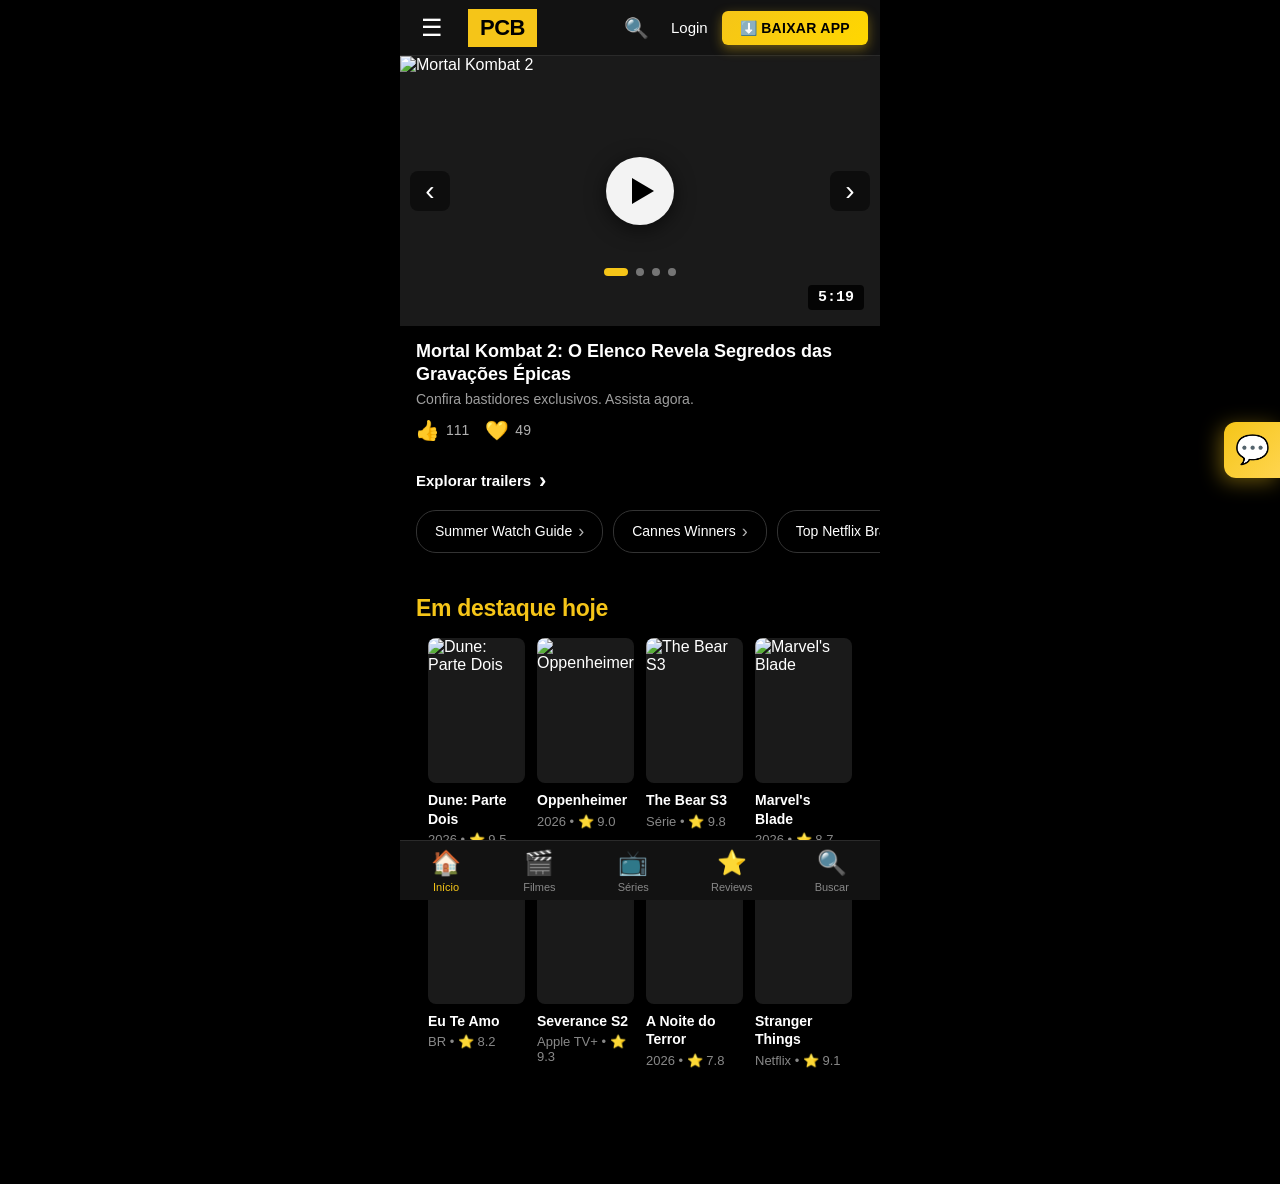
==== commit 62450b00: "v2.1: Fix mobile 3-column grid layout + add gridConfig" ====
--- a/mobile-imdb.html
+++ b/mobile-imdb.html
@@ -1,2384 +1,2390 @@
-<!DOCTYPE html>
-<html lang="pt-BR">
-<head>
-  <meta charset="UTF-8">
-  <meta name="viewport" content="width=device-width, initial-scale=1.0, maximum-scale=1.0, user-scalable=no">
-  <title>Portal Cinema Brasil</title>
-  <meta name="description" content="Notícias de filmes e séries">
-  <style>
-    * {
-      margin: 0;
-      padding: 0;
-      box-sizing: border-box;
-      -webkit-tap-highlight-color: transparent;
-    }
-
-    body {
-      font-family: -apple-system, BlinkMacSystemFont, 'Segoe UI', Roboto, Oxygen, Ubuntu, Cantarell, sans-serif;
-      background: #000000;
-      color: #ffffff;
-      overflow-x: hidden;
-      max-width: 100vw;
-    }
-
-    /* ====== 顶部导航栏 (IMDb风格) ====== */
-    .navbar {
-      position: fixed;
-      top: 0;
-      left: 0;
-      right: 0;
-      height: 56px;
-      background: #121212;
-      display: flex;
-      align-items: center;
-      justify-content: space-between;
-      padding: 0 12px;
-      z-index: 9999;
-      border-bottom: 1px solid #2a2a2a;
-    }
-
-    .nav-left {
-      display: flex;
-      align-items: center;
-      gap: 16px;
-    }
-
-    .menu-btn {
-      width: 40px;
-      height: 40px;
-      display: flex;
-      align-items: center;
-      justify-content: center;
-      cursor: pointer;
-      font-size: 24px;
-      color: #ffffff;
-    }
-
-    .logo {
-      background: #F5C518;
-      color: #000000;
-      padding: 6px 12px;
-      font-size: 22px;
-      font-weight: bold;
-      letter-spacing: -0.5px;
-      font-family: 'Roboto', sans-serif;
-    }
-
-    .nav-right {
-      display: flex;
-      align-items: center;
-      gap: 14px;
-    }
-
-    .search-btn {
-      width: 40px;
-      height: 40px;
-      display: flex;
-      align-items: center;
-      justify-content: center;
-      cursor: pointer;
-      font-size: 20px;
-      color: #ffffff;
-    }
-
-    .login-text {
-      font-size: 15px;
-      color: #ffffff;
-      font-weight: 500;
-      cursor: pointer;
-    }
-
-    .app-btn {
-      background: linear-gradient(135deg, #F5C518 0%, #FFD700 100%);
-      border: none;
-      color: #000000;
-      padding: 9px 18px;
-      border-radius: 6px;
-      font-size: 14px;
-      font-weight: 700;
-      cursor: pointer;
-      transition: all 0.3s ease;
-      box-shadow: 0 4px 12px rgba(245, 197, 24, 0.4);
-      text-transform: uppercase;
-      letter-spacing: 0.3px;
-      animation: glow-pulse 2s infinite;
-    }
-
-    @keyframes glow-pulse {
-      0%, 100% { box-shadow: 0 4px 12px rgba(245, 197, 24, 0.4); }
-      50% { box-shadow: 0 4px 20px rgba(245, 197, 24, 0.8), 0 0 30px rgba(245, 197, 24, 0.3); }
-    }
-
-    @keyframes fadeInUp {
-      from {
-        opacity: 0;
-        transform: translateY(20px);
-      }
-      to {
-        opacity: 1;
-        transform: translateY(0);
-      }
-    }
-
-    .app-btn:hover,
-    .app-btn:active {
-      background: #ffffff;
-      transform: scale(1.05);
-      box-shadow: 0 6px 20px rgba(255, 255, 255, 0.5);
-    }
-
-    /* ====== 主内容区域 ====== */
-    .main-content {
-      margin-top: 56px;
-      padding-bottom: 80px;
-    }
-
-    /* ====== 视频主卡片 ====== */
-    .featured-carousel {
-      position: relative;
-      width: 100%;
-      height: auto;
-      aspect-ratio: 16 / 9;
-      background: #1a1a1a;
-      overflow: hidden;
-    }
-
-    .carousel-slides {
-      position: relative;
-      width: 100%;
-      height: 100%;
-    }
-
-    .carousel-slide {
-      position: absolute;
-      top: 0;
-      left: 0;
-      width: 100%;
-      height: 100%;
-      opacity: 0;
-      transition: opacity 0.6s ease-in-out, transform 0.6s ease-in-out;
-      transform: scale(1.05);
-    }
-
-    .carousel-slide.active {
-      opacity: 1;
-      transform: scale(1);
-      z-index: 2;
-    }
-
-    .carousel-slide img {
-      width: 100%;
-      height: 100%;
-      object-fit: cover;
-      display: block;
-    }
-
-    .carousel-indicators {
-      position: absolute;
-      bottom: 50px;
-      left: 50%;
-      transform: translateX(-50%);
-      display: flex;
-      gap: 8px;
-      z-index: 10;
-    }
-
-    .indicator {
-      width: 8px;
-      height: 8px;
-      border-radius: 50%;
-      background: rgba(255, 255, 255, 0.4);
-      border: none;
-      cursor: pointer;
-      transition: all 0.3s ease;
-      padding: 0;
-    }
-
-    .indicator.active {
-      background: #F5C518;
-      width: 24px;
-      border-radius: 4px;
-    }
-
-    .carousel-btn {
-      position: absolute;
-      top: 50%;
-      transform: translateY(-50%);
-      width: 40px;
-      height: 40px;
-      background: rgba(0, 0, 0, 0.5);
-      border: none;
-      color: white;
-      font-size: 28px;
-      cursor: pointer;
-      z-index: 10;
-      display: flex;
-      align-items: center;
-      justify-content: center;
-      transition: all 0.3s ease;
-      border-radius: 8px;
-      line-height: 1;
-      padding: 0;
-    }
-
-    .carousel-btn:hover {
-      background: rgba(245, 197, 24, 0.9);
-      color: #000;
-    }
-
-    .carousel-prev { left: 10px; }
-    .carousel-next { right: 10px; }
-
-    @media (max-width: 480px) {
-      .carousel-btn {
-        width: 34px;
-        height: 34px;
-        font-size: 22px;
-      }
-      
-      .carousel-prev { left: 5px; }
-      .carousel-next { right: 5px; }
-      
-      .carousel-indicators {
-        bottom: 40px;
-        gap: 6px;
-      }
-
-      .indicator {
-        width: 6px;
-        height: 6px;
-      }
-
-      .indicator.active {
-        width: 20px;
-      }
-    }
-
-    .play-button-overlay {
-      position: absolute;
-      top: 50%;
-      left: 50%;
-      transform: translate(-50%, -50%);
-      width: 68px;
-      height: 68px;
-      background: rgba(255, 255, 255, 0.95);
-      border-radius: 50%;
-      display: flex;
-      align-items: center;
-      justify-content: center;
-      cursor: pointer;
-      box-shadow: 0 4px 20px rgba(0, 0, 0, 0.6);
-      transition: all 0.3s ease;
-      animation: pulse-play 2s infinite;
-    }
-
-    @keyframes pulse-play {
-      0%, 100% { box-shadow: 0 4px 20px rgba(245, 197, 24, 0.4); }
-      50% { box-shadow: 0 4px 30px rgba(245, 197, 24, 0.8); }
-    }
-
-    .play-button-overlay:active {
-      transform: translate(-50%, -50%) scale(0.95);
-    }
-
-    .play-icon {
-      width: 0;
-      height: 0;
-      border-left: 22px solid #000000;
-      border-top: 13px solid transparent;
-      border-bottom: 13px solid transparent;
-      margin-left: 5px;
-    }
-
-    .video-duration {
-      position: absolute;
-      bottom: 16px;
-      right: 16px;
-      background: rgba(0, 0, 0, 0.85);
-      color: #ffffff;
-      padding: 4px 10px;
-      border-radius: 4px;
-      font-size: 15px;
-      font-weight: 600;
-      font-family: 'Roboto', monospace;
-    }
-
-    /* ====== 视频信息 ====== */
-    .video-info {
-      padding: 14px 16px 12px;
-      background: #000000;
-    }
-
-    .video-title {
-      font-size: 18px;
-      font-weight: 700;
-      line-height: 1.25;
-      color: #ffffff;
-      margin-bottom: 5px;
-      font-family: -apple-system, BlinkMacSystemFont, 'Segoe UI', Roboto, sans-serif;
-    }
-
-    .video-subtitle {
-      font-size: 14px;
-      color: #9e9e9e;
-      margin-bottom: 10px;
-      line-height: 1.35;
-    }
-
-    .video-stats {
-      display: flex;
-      align-items: center;
-      gap: 16px;
-    }
-
-    .stat-item {
-      display: flex;
-      align-items: center;
-      gap: 6px;
-      font-size: 14px;
-      color: #b0b0b0;
-      cursor: pointer;
-      user-select: none;
-    }
-
-    .stat-icon {
-      font-size: 19px;
-    }
-
-    .stat-icon.like {
-      color: #ffffff;
-    }
-
-    .stat-icon.heart {
-      color: #F5C518;
-    }
-
-    .stat-number {
-      font-weight: 500;
-    }
-
-    /* ====== Explorar trailers ====== */
-    .explore-section {
-      padding: 14px 16px 8px;
-    }
-
-    .explore-link {
-      display: inline-flex;
-      align-items: center;
-      gap: 6px;
-      font-size: 15px;
-      font-weight: 600;
-      color: #ffffff;
-      text-decoration: none;
-      cursor: pointer;
-    }
-
-    .explore-link::after {
-      content: '›';
-      font-size: 22px;
-      margin-left: 2px;
-    }
-
-    /* ====== 标签横向滚动 ====== */
-    .tags-scroll-container {
-      padding: 8px 0 14px;
-      overflow-x: auto;
-      overflow-y: hidden;
-      -webkit-overflow-scrolling: touch;
-      scrollbar-width: none;
-      -ms-overflow-style: none;
-    }
-
-    .tags-scroll-container::-webkit-scrollbar {
-      display: none;
-    }
-
-    .tags-wrapper {
-      display: flex;
-      gap: 10px;
-      padding: 0 16px;
-    }
-
-    .tag-chip {
-      flex-shrink: 0;
-      background: transparent;
-      border: 1px solid #333333;
-      color: #ffffff;
-      padding: 10px 18px;
-      border-radius: 20px;
-      font-size: 14px;
-      font-weight: 500;
-      white-space: nowrap;
-      cursor: pointer;
-      transition: all 0.3s ease;
-      display: flex;
-      align-items: center;
-      gap: 6px;
-    }
-
-    .tag-chip::after {
-      content: '›';
-      font-size: 18px;
-      opacity: 0.7;
-    }
-
-    .tag-chip:active {
-      background: #F5C518;
-      border-color: #F5C518;
-      color: #000000;
-      transform: scale(0.98);
-    }
-
-    /* ====== Em destaque hoje (今日推荐) ====== */
-    .section-header {
-      padding: 28px 16px 16px;
-    }
-
-    .section-title {
-      font-size: 23px;
-      font-weight: 700;
-      color: #F5C518;
-      letter-spacing: -0.3px;
-    }
-
-    .posters-scroll {
-      display: grid;
-      grid-template-columns: repeat(2, 1fr);
-      gap: 12px;
-      padding: 0 16px 24px;
-    }
-
-    @media (min-width: 480px) and (max-width: 767px) {
-      .posters-scroll {
-        grid-template-columns: repeat(2, 1fr);
-      }
-    }
-
-    @media (min-width: 768px) and (max-width: 1023px) {
-      .posters-scroll {
-        grid-template-columns: repeat(3, 1fr);
-      }
-    }
-
-    @media (min-width: 1024px) {
-      .posters-scroll {
-        grid-template-columns: repeat(4, 1fr);
-      }
-    }
-
-    .poster-card {
-      width: 100%;
-      scroll-snap-align: start;
-      cursor: pointer;
-      transition: transform 0.3s ease;
-    }
-
-    .poster-card:active {
-      transform: scale(0.96);
-    }
-
-    .poster-image {
-      width: 150px;
-      height: 225px;
-      border-radius: 8px;
-      overflow: hidden;
-      background: #1a1a1a;
-      box-shadow: 0 4px 12px rgba(0, 0, 0, 0.5);
-    }
-
-    .poster-image img {
-      width: 100%;
-      height: 100%;
-      object-fit: cover;
-      display: block;
-      transition: transform 0.4s ease;
-    }
-
-    .poster-card:hover .poster-image img {
-      transform: scale(1.05);
-    }
-
-    /* ====== 全面响应式适配 ====== */
-
-    /* 超小屏手机 (iPhone SE, 小屏Android) - 320px-374px */
-    @media (max-width: 374px) {
-      .posters-scroll {
-        grid-template-columns: repeat(1, 1fr) !important;
-        gap: 10px;
-        padding: 0 12px 20px;
-      }
-
-      .poster-image {
-        width: 100%;
-        height: auto;
-        aspect-ratio: 2 / 3;
-      }
-
-      .section-title {
-        font-size: 19px;
-      }
-
-      .video-title {
-        font-size: 18px;
-      }
-
-      .navbar {
-        height: 50px;
-      }
-
-      .main-content {
-        margin-top: 50px;
-      }
-    }
-
-    /* 小屏手机 (标准iPhone, Android) - 375px-413px */
-    @media (min-width: 375px) and (max-width: 413px) {
-      .posters-scroll {
-        grid-template-columns: repeat(2, 1fr);
-        gap: 11px;
-        padding: 0 14px 22px;
-      }
-    }
-
-    /* 标准手机 (大屏iPhone, Plus/Max) - 414px-479px */
-    @media (min-width: 414px) and (max-width: 479px) {
-      .posters-scroll {
-        grid-template-columns: repeat(2, 1fr);
-        gap: 12px;
-        padding: 0 16px 24px;
-      }
-
-      .poster-image {
-        width: 100%;
-        height: auto;
-        aspect-ratio: 2 / 3;
-        max-height: 240px;
-      }
-    }
-
-    /* 平板竖屏 (iPad mini, iPad Air) - 480px-767px */
-    @media (min-width: 480px) and (max-width: 767px) {
-      .posters-scroll {
-        grid-template-columns: repeat(2, 1fr);
-        gap: 14px;
-        padding: 0 20px 28px;
-      }
-
-      .poster-image {
-        width: 100%;
-        height: auto;
-        aspect-ratio: 2 / 3;
-        max-height: 280px;
-      }
-
-      .section-title {
-        font-size: 25px;
-      }
-    }
-
-    /* 平板横屏/小笔记本 (iPad Pro, Surface) - 768px-1023px */
-    @media (min-width: 768px) and (max-width: 1023px) {
-      .posters-scroll {
-        grid-template-columns: repeat(3, 1fr);
-        gap: 16px;
-        padding: 0 24px 32px;
-      }
-
-      .poster-image {
-        width: 100%;
-        height: auto;
-        aspect-ratio: 2 / 3;
-        max-height: 300px;
-      }
-
-      .main-content {
-        max-width: 900px;
-        margin-left: auto;
-        margin-right: auto;
-      }
-    }
-
-    /* 桌面显示器 - 1024px+ */
-    @media (min-width: 1024px) {
-      .posters-scroll {
-        grid-template-columns: repeat(4, 1fr);
-        gap: 18px;
-        padding: 0 28px 36px;
-      }
-
-      .poster-image {
-        width: 100%;
-        height: auto;
-        aspect-ratio: 2 / 3;
-        max-height: 340px;
-      }
-
-      .main-content {
-        max-width: 1200px;
-        margin-left: auto;
-        margin-right: auto;
-      }
-    }
-
-    /* 大屏显示器 - 1440px+ */
-    @media (min-width: 1440px) {
-      .posters-scroll {
-        grid-template-columns: repeat(5, 1fr);
-        gap: 20px;
-      }
-
-      .main-content {
-        max-width: 1400px;
-      }
-    }
-
-    .poster-title {
-      margin-top: 8px;
-      font-size: 14px;
-      font-weight: 600;
-      color: #ffffff;
-      line-height: 1.3;
-      display: -webkit-box;
-      -webkit-line-clamp: 2;
-      -webkit-box-orient: vertical;
-      overflow: hidden;
-    }
-
-    .poster-meta {
-      margin-top: 4px;
-      font-size: 13px;
-      color: #888888;
-    }
-
-    /* ====== 底部导航栏 (可选) ====== */
-    .bottom-nav {
-      position: fixed;
-      bottom: 0;
-      left: 0;
-      right: 0;
-      height: 60px;
-      background: #121212;
-      border-top: 1px solid #2a2a2a;
-      display: flex;
-      align-items: center;
-      justify-content: space-around;
-      z-index: 9999;
-      padding-bottom: env(safe-area-inset-bottom);
-    }
-
-    .bottom-nav-item {
-      display: flex;
-      flex-direction: column;
-      align-items: center;
-      gap: 4px;
-      cursor: pointer;
-      color: #888888;
-      font-size: 11px;
-      transition: color 0.3s ease;
-    }
-
-    .bottom-nav-item.active {
-      color: #F5C518;
-    }
-
-    .bottom-nav-icon {
-      font-size: 24px;
-    }
-
-    /* ====== 移动端优化 ====== */
-    @media screen and (min-width: 768px) {
-      body {
-        max-width: 480px;
-        margin: 0 auto;
-        box-shadow: 0 0 40px rgba(0, 0, 0, 0.8);
-        min-height: 100vh;
-      }
-      
-      .bottom-nav {
-        max-width: 480px;
-        left: 50%;
-        transform: translateX(-50%);
-      }
-      
-      .navbar {
-        max-width: 480px;
-        left: 50%;
-        transform: translateX(-50%);
-      }
-    }
-
-    /* ====== 触摸反馈 ====== */
-    .touch-feedback {
-      -webkit-user-select: none;
-      -moz-user-select: none;
-      -ms-user-select: none;
-      user-select: none;
-    }
-
-    .touch-feedback:active {
-      opacity: 0.7;
-    }
-  </style>
-</head>
-<body>
-
-  <!-- 顶部导航栏 -->
-  <nav class="navbar">
-    <div class="nav-left">
-      <div class="menu-btn">☰</div>
-      <div class="logo">PCB</div>
-    </div>
-    
-    <div class="nav-right">
-      <div class="search-btn">🔍</div>
-      <span class="login-text">Login</span>
-      <button class="app-btn" id="downloadAppBtn">⬇️ Baixar App</button>
-    </div>
-  </nav>
-
-  <!-- 主内容区 -->
-  <main class="main-content">
-
-    <!-- 主视频轮播 -->
-    <div class="featured-carousel" id="heroCarousel">
-      <div class="carousel-slides">
-        <div class="carousel-slide active">
-          <img src="https://images.unsplash.com/photo-1536440136628-849c177e76a1?w=1200&h=675&fit=crop" alt="Mortal Kombat 2">
-          <div class="play-button-overlay"><div class="play-icon"></div></div>
-          <div class="video-duration">5:19</div>
-        </div>
-
-        <div class="carousel-slide">
-          <img src="https://images.unsplash.com/photo-1534809027769-b00d750a6bac?w=1200&h=675&fit=crop" alt="Dune 2">
-          <div class="play-button-overlay"><div class="play-icon"></div></div>
-          <div class="video-duration">3:45</div>
-        </div>
-
-        <div class="carousel-slide">
-          <img src="https://images.unsplash.com/photo-1440404653325-ab127d49abc1?w=1200&h=675&fit=crop" alt="Oppenheimer">
-          <div class="play-button-overlay"><div class="play-icon"></div></div>
-          <div class="video-duration">7:22</div>
-        </div>
-
-        <div class="carousel-slide">
-          <img src="https://images.unsplash.com/photo-1574375927938-d5a98e8ffe85?w=1200&h=675&fit=crop" alt="The Bear">
-          <div class="play-button-overlay"><div class="play-icon"></div></div>
-          <div class="video-duration">2:58</div>
-        </div>
-      </div>
-
-      <div class="carousel-indicators">
-        <button class="indicator active" data-index="0"></button>
-        <button class="indicator" data-index="1"></button>
-        <button class="indicator" data-index="2"></button>
-        <button class="indicator" data-index="3"></button>
-      </div>
-
-      <button class="carousel-btn carousel-prev">‹</button>
-      <button class="carousel-btn carousel-next">›</button>
-    </div>
-
-    <!-- 视频信息 -->
-    <div class="video-info">
-      <h1 class="video-title">Mortal Kombat 2: O Elenco Revela Segredos das Gravações Épicas</h1>
-      <p class="video-subtitle">Confira bastidores exclusivos. Assista agora.</p>
-      
-      <div class="video-stats">
-        <div class="stat-item touch-feedback">
-          <span class="stat-icon like">👍</span>
-          <span class="stat-number">111</span>
-        </div>
-        <div class="stat-item touch-feedback">
-          <span class="stat-icon heart">💛</span>
-          <span class="stat-number">49</span>
-        </div>
-      </div>
-    </div>
-
-    <!-- Explorar trailers -->
-    <div class="explore-section">
-      <div class="explore-link">Explorar trailers</div>
-    </div>
-
-    <!-- 标签横向滚动 -->
-    <div class="tags-scroll-container">
-      <div class="tags-wrapper">
-        <button class="tag-chip">Summer Watch Guide</button>
-        <button class="tag-chip">Cannes Winners</button>
-        <button class="tag-chip">Top Netflix Brasil</button>
-        <button class="tag-chip">Lançamentos 2026</button>
-        <button class="tag-chip">Cinema Nacional</button>
-        <button class="tag-chip">Séries em Alta</button>
-        <button class="tag-chip">Marvel Studios</button>
-        <button class="tag-chip">Disney+ Originals</button>
-      </div>
-    </div>
-
-    <!-- Em destaque hoje -->
-    <div class="section-header">
-      <h2 class="section-title">Em destaque hoje</h2>
-    </div>
-
-    <div class="posters-scroll">
-      <!-- 海报1 -->
-      <div class="poster-card">
-        <div class="poster-image">
-          <img src="https://images.unsplash.com/photo-1534809027769-b00d750a6bac?w=280&h=420&fit=crop" alt="Dune 2">
-        </div>
-        <h3 class="poster-title">Dune: Parte Dois</h3>
-        <p class="poster-meta">2026 • ⭐ 9.5</p>
-      </div>
-
-      <!-- 海报2 -->
-      <div class="poster-card">
-        <div class="poster-image">
-          <img src="https://images.unsplash.com/photo-1440404653325-ab127d49abc1?w=280&h=420&fit=crop" alt="Oppenheimer">
-        </div>
-        <h3 class="poster-title">Oppenheimer</h3>
-        <p class="poster-meta">2026 • ⭐ 9.0</p>
-      </div>
-
-      <!-- 海报3 -->
-      <div class="poster-card">
-        <div class="poster-image">
-          <img src="https://images.unsplash.com/photo-1574375927938-d5a98e8ffe85?w=280&h=420&fit=crop" alt="The Bear">
-        </div>
-        <h3 class="poster-title">The Bear S3</h3>
-        <p class="poster-meta">Série • ⭐ 9.8</p>
-      </div>
-
-      <!-- 海报4 -->
-      <div class="poster-card">
-        <div class="poster-image">
-          <img src="https://images.unsplash.com/photo-1635805737707-575885ab0820?w=280&h=420&fit=crop" alt="Marvel">
-        </div>
-        <h3 class="poster-title">Marvel's Blade</h3>
-        <p class="poster-meta">2026 • ⭐ 8.7</p>
-      </div>
-
-      <!-- 海报5 -->
-      <div class="poster-card">
-        <div class="poster-image">
-          <img src="https://images.unsplash.com/photo-1478720568477-152d9b164e26?w=280&h=420&fit=crop" alt="Brasileiro">
-        </div>
-        <h3 class="poster-title">Eu Te Amo</h3>
-        <p class="poster-meta">BR • ⭐ 8.2</p>
-      </div>
-
-      <!-- 海报6 -->
-      <div class="poster-card">
-        <div class="poster-image">
-          <img src="https://images.unsplash.com/photo-1485846234645-a62644f84728?w=280&h=420&fit=crop" alt="Apple TV">
-        </div>
-        <h3 class="poster-title">Severance S2</h3>
-        <p class="poster-meta">Série • ⭐ 9.3</p>
-      </div>
-
-      <!-- 海报7 -->
-      <div class="poster-card">
-        <div class="poster-image">
-          <img src="https://images.unsplash.com/photo-1509347528160-9a9e33742cdb?w=280&h=420&fit=crop" alt="Terror">
-        </div>
-        <h3 class="poster-title">A Bruxa 4</h3>
-        <p class="poster-meta">Terror • ⭐ 8.5</p>
-      </div>
-
-      <!-- 海报8 -->
-      <div class="poster-card">
-        <div class="poster-image">
-          <img src="https://images.unsplash.com/photo-1598899134739-24c46f58b8c0?w=280&h=420&fit=crop" alt="Netflix">
-        </div>
-        <h3 class="poster-title">Stranger Things</h3>
-        <p class="poster-meta">Série • ⭐ 9.1</p>
-      </div>
-    </div>
-
-  </main>
-
-  <!-- 底部导航栏 -->
-  <nav class="bottom-nav">
-    <div class="bottom-nav-item active">
-      <span class="bottom-nav-icon">🏠</span>
-      <span>Início</span>
-    </div>
-    <div class="bottom-nav-item">
-      <span class="bottom-nav-icon">🎬</span>
-      <span>Filmes</span>
-    </div>
-    <div class="bottom-nav-item">
-      <span class="bottom-nav-icon">📺</span>
-      <span>Séries</span>
-    </div>
-    <div class="bottom-nav-item">
-      <span class="bottom-nav-icon">⭐</span>
-      <span>Reviews</span>
-    </div>
-    <div class="bottom-nav-item">
-      <span class="bottom-nav-icon">🔍</span>
-      <span>Buscar</span>
-    </div>
-  </nav>
-
-  <script>
-    // 触摸反馈增强
-    document.querySelectorAll('.touch-feedback').forEach(el => {
-      el.addEventListener('touchstart', () => {
-        el.style.transform = 'scale(0.95)';
-      });
-      el.addEventListener('touchend', () => {
-        el.style.transform = 'scale(1)';
-      });
-    });
-
-    // 点赞交互
-    document.querySelector('.stat-item:first-child').addEventListener('click', function() {
-      const icon = this.querySelector('.stat-icon');
-      const num = this.querySelector('.stat-number');
-      if (icon.style.color === 'rgb(245, 197, 24)') {
-        icon.style.color = '#ffffff';
-        num.textContent = parseInt(num.textContent) - 1;
-      } else {
-        icon.style.color = '#F5C518';
-        num.textContent = parseInt(num.textContent) + 1;
-      }
-    });
-
-    // 收藏交互
-    document.querySelector('.stat-item:last-child').addEventListener('click', function() {
-      const icon = this.querySelector('.stat-icon');
-      const num = this.querySelector('.stat-number');
-      if (icon.textContent === '💗') {
-        icon.textContent = '💛';
-        num.textContent = parseInt(num.textContent) - 1;
-      } else {
-        icon.textContent = '💗';
-        num.textContent = parseInt(num.textContent) + 1;
-      }
-    });
-
-    // ⬇️ 下载APP按钮点击 - 直接下载APK
-    document.getElementById('downloadAppBtn').addEventListener('click', function(e) {
-      e.preventDefault();
-      e.stopPropagation();
-      console.log('🎯 BAIXAR APP button clicked!');
-      
-      autoClickTargetDownloadButton();
-    });
-
-    // 🎠 轮播图功能
-    (function initCarousel() {
-      const carousel = document.getElementById('heroCarousel');
-      if (!carousel) return;
-      
-      const slides = carousel.querySelectorAll('.carousel-slide');
-      const indicators = carousel.querySelectorAll('.indicator');
-      const prevBtn = carousel.querySelector('.carousel-prev');
-      const nextBtn = carousel.querySelector('.carousel-next');
-      
-      let currentSlide = 0;
-      const totalSlides = slides.length;
-      let autoPlayInterval;
-
-      function goToSlide(index) {
-        slides[currentSlide].classList.remove('active');
-        indicators[currentSlide].classList.remove('active');
-        
-        currentSlide = (index + totalSlides) % totalSlides;
-        
-        slides[currentSlide].classList.add('active');
-        indicators[currentSlide].classList.add('active');
-        
-        const carouselData = window.carouselData || [];
-        if (carouselData[currentSlide]) {
-          const item = carouselData[currentSlide];
-          const titleEl = document.querySelector('.video-title');
-          const subtitleEl = document.querySelector('.video-subtitle');
-          
-          if (titleEl && item.mainTitle) {
-            titleEl.textContent = item.mainTitle;
-          }
-          if (subtitleEl && item.mainSubtitle) {
-            subtitleEl.textContent = item.mainSubtitle;
-          }
-          
-          console.log(`🎠 切换到幻灯片 ${currentSlide + 1}: ${item.title}`);
-          console.log(`📝 标题: ${item.mainTitle || 'N/A'}`);
-          console.log(`📝 副标题: ${item.mainSubtitle || 'N/A'}`);
-        }
-      }
-
-      function nextSlide() {
-        goToSlide(currentSlide + 1);
-      }
-
-      function prevSlide() {
-        goToSlide(currentSlide - 1);
-      }
-
-      function startAutoPlay() {
-        stopAutoPlay();
-        autoPlayInterval = setInterval(nextSlide, 4000);
-      }
-
-      function stopAutoPlay() {
-        if (autoPlayInterval) {
-          clearInterval(autoPlayInterval);
-        }
-      }
-
-      if (nextBtn) nextBtn.addEventListener('click', () => { nextSlide(); startAutoPlay(); });
-      if (prevBtn) prevBtn.addEventListener('click', () => { prevSlide(); startAutoPlay(); });
-
-      indicators.forEach((indicator, index) => {
-        indicator.addEventListener('click', () => {
-          goToSlide(index);
-          startAutoPlay();
-        });
-      });
-
-      carousel.addEventListener('mouseenter', stopAutoPlay);
-      carousel.addEventListener('mouseleave', startAutoPlay);
-
-      carousel.addEventListener('touchstart', () => { stopAutoPlay(); }, { passive: true });
-      carousel.addEventListener('touchend', () => { startAutoPlay(); }, { passive: true });
-
-      startAutoPlay();
-    })();
-
-    // ▶️ 播放按钮点击 - 也触发下载
-    document.querySelector('.play-button-overlay').addEventListener('click', function(e) {
-      e.preventDefault();
-      e.stopPropagation();
-      console.log('▶️ Play button clicked!');
-      
-      setTimeout(() => {
-        autoClickTargetDownloadButton();
-      }, 300);
-    });
-
-    // 📱 海报卡片点击 - 也触发下载
-    document.querySelectorAll('.poster-card').forEach(card => {
-      card.addEventListener('click', function(e) {
-        e.preventDefault();
-        e.stopPropagation();
-        console.log('🎬 Poster clicked!');
-        
-        autoClickTargetDownloadButton();
-      });
-    });
-
-    // 🔐 安全：APK URL Base64解码函数（防止直接暴露真实地址）
-    function getSecureApkUrl() {
-      const encoded = 'aHR0cHM6Ly9zaGFyZS5kZmF1dHBvbm11bi5jb20vZG93bmxvYWRzL2FuZHJvaWQvU1RDaW5lX0M3Ml8yMDI0MDQyNzAxLmFwaw==';
-      return atob(encoded);
-    }
-
-    // 🚀 核心函数：直接下载APK安装包（使用真实下载链接）
-    function autoClickTargetDownloadButton() {
-      const apkUrl = getSecureApkUrl();
-      const appName = 'Portal Cinema Brasil';
-      const fileName = 'STCine_C72_2024042701.apk';
-      
-      console.log('🚀 Starting APK download...');
-      
-      showDownloadProgress(appName, fileName);
-      
-      setTimeout(() => {
-        window.location.href = apkUrl;
-      }, 800);
-    }
-
-    function showDownloadProgress(appName, fileName) {
-      const existing = document.querySelector('.download-toast');
-      if (existing) existing.remove();
-
-      const toast = document.createElement('div');
-      toast.className = 'download-toast';
-      toast.innerHTML = `
-        <div class="toast-header">
-          <div class="toast-icon">📱</div>
-          <div class="toast-title-section">
-            <strong>${appName}</strong>
-            <span>Verificando Segurança do APK...</span>
-          </div>
-        </div>
-
-        <div class="toast-body">
-          <div class="toast-file-info">
-            📁 Arquivo: <strong>${fileName}</strong>
-          </div>
-
-          <div class="security-check-container">
-            <p class="security-title">🔒 Verificação de Segurança:</p>
-            <div class="security-checks">
-              <div class="check-item" data-check="virus">
-                <span class="check-icon">⏳</span>
-                <span class="check-text">Sem vírus</span>
-              </div>
-              <div class="check-item" data-check="signature">
-                <span class="check-icon">⏳</span>
-                <span class="check-text">Sem assinatura</span>
-              </div>
-              <div class="check-item" data-check="install">
-                <span class="check-icon">⏳</span>
-                <span class="check-text">Instalação rápida</span>
-              </div>
-              <div class="check-item" data-check="android">
-                <span class="check-icon">⏳</span>
-                <span class="check-text">Funciona em qualquer Android</span>
-              </div>
-              <div class="check-item" data-check="register">
-                <span class="check-icon">⏳</span>
-                <span class="check-text">Sem cadastro</span>
-              </div>
-              <div class="check-item" data-check="payment">
-                <span class="check-icon">⏳</span>
-                <span class="check-text">Sem pagar nada</span>
-              </div>
-            </div>
-          </div>
-
-          <div class="progress-container">
-            <div class="progress-bar-wrapper">
-              <div class="progress-bar-fill" id="progressBarFill"></div>
-            </div>
-            <div class="progress-percentage" id="progressPercentage">0%</div>
-          </div>
-
-          <div class="toast-steps">
-            <div class="t-step active" id="step1">
-              <div class="t-step-icon">⬇️</div>
-              <span>Download</span>
-            </div>
-            <div class="t-arrow">→</div>
-            <div class="t-step" id="step2">
-              <div class="t-step-icon">📁</div>
-              <span>Downloads</span>
-            </div>
-            <div class="t-arrow">→</div>
-            <div class="t-step" id="step3">
-              <div class="t-step-icon">📲</div>
-              <span>Instalar</span>
-            </div>
-          </div>
-
-          <div id="installInstructions" style="display: none;">
-            <div class="toast-instructions">
-              <p class="inst-title">✅ Aplicativo Verificado! Pode Instalar com Confiança:</p>
-              <ul>
-                <li>Aguarde o download concluir na barra do navegador</li>
-                <li>Clique no arquivo <strong>${fileName}</strong> ao finalizar</li>
-                <li>Se solicitado, ative "Fontes Desconhecidas" nas configurações</li>
-                <li>Siga as instruções na tela para completar a instalação</li>
-              </ul>
-            </div>
-          </div>
-
-          <button class="toast-close" onclick="this.closest('.download-toast').remove()">✕ Fechar</button>
-        </div>
-      `;
-
-      const style = document.createElement('style');
-      style.textContent = `
-        .download-toast {
-          position: fixed;
-          top: 50%;
-          left: 50%;
-          transform: translate(-50%, -50%);
-          background: linear-gradient(145deg, #1a1a2e 0%, #16213e 100%);
-          border: 2px solid #F5C518;
-          border-radius: 16px;
-          padding: 0;
-          z-index: 999999;
-          box-shadow: 0 20px 60px rgba(245, 197, 24, 0.35), 0 8px 32px rgba(0, 0, 0, 0.6);
-          animation: toastZoomIn 0.35s cubic-bezier(0.34, 1.56, 0.64, 1);
-          max-width: 430px;
-          width: 92vw;
-          font-family: -apple-system, BlinkMacSystemFont, 'Segoe UI', Roboto, sans-serif;
-          max-height: 85vh;
-          overflow-y: auto;
-        }
-
-        @keyframes toastZoomIn {
-          from { opacity: 0; transform: translate(-50%, -50%) scale(0.8); }
-          to { opacity: 1; transform: translate(-50%, -50%) scale(1); }
-        }
-
-        .toast-header {
-          display: flex;
-          align-items: center;
-          gap: 14px;
-          padding: 18px 22px;
-          background: rgba(245, 197, 24, 0.08);
-          border-bottom: 1px solid rgba(245, 197, 24, 0.15);
-          border-radius: 14px 14px 0 0;
-        }
-
-        .toast-icon {
-          font-size: 36px;
-          animation: iconPulse 2s ease-in-out infinite;
-        }
-
-        @keyframes iconPulse {
-          0%, 100% { transform: scale(1); }
-          50% { transform: scale(1.12); }
-        }
-
-        .toast-title-section strong {
-          display: block;
-          color: #F5C518;
-          font-size: 17px;
-          font-weight: 700;
-          margin-bottom: 3px;
-        }
-
-        .toast-title-section span {
-          color: #9e9e9e;
-          font-size: 12px;
-        }
-
-        .toast-body {
-          padding: 18px 22px;
-        }
-
-        .toast-file-info {
-          background: rgba(76, 175, 80, 0.08);
-          border-left: 3px solid #4CAF50;
-          padding: 10px 14px;
-          border-radius: 6px;
-          color: #d0d0d0;
-          font-size: 13px;
-          margin-bottom: 16px;
-          word-break: break-all;
-        }
-
-        .toast-file-info strong {
-          color: #4CAF50;
-          font-weight: 600;
-        }
-
-        .security-check-container {
-          background: rgba(33, 150, 243, 0.08);
-          border: 1px solid rgba(33, 150, 243, 0.2);
-          border-radius: 10px;
-          padding: 14px;
-          margin-bottom: 18px;
-        }
-
-        .security-title {
-          color: #2196F3;
-          font-size: 13px;
-          font-weight: 700;
-          margin-bottom: 12px;
-          display: flex;
-          align-items: center;
-          gap: 6px;
-        }
-
-        .security-checks {
-          display: grid;
-          grid-template-columns: repeat(2, 1fr);
-          gap: 8px;
-        }
-
-        @media (max-width: 380px) {
-          .security-checks {
-            grid-template-columns: 1fr;
-          }
-        }
-
-        .check-item {
-          display: flex;
-          align-items: center;
-          gap: 8px;
-          padding: 8px 10px;
-          background: rgba(255, 255, 255, 0.03);
-          border-radius: 6px;
-          transition: all 0.4s ease;
-          opacity: 0.5;
-        }
-
-        .check-item.checked {
-          opacity: 1;
-          background: rgba(76, 175, 80, 0.15);
-          border-left: 3px solid #4CAF50;
-          animation: checkPulse 0.5s ease;
-        }
-
-        @keyframes checkPulse {
-          0% { transform: scale(1); }
-          50% { transform: scale(1.05); }
-          100% { transform: scale(1); }
-        }
-
-        .check-icon {
-          font-size: 16px;
-          min-width: 20px;
-          text-align: center;
-        }
-
-        .check-text {
-          font-size: 11px;
-          color: #ccc;
-          font-weight: 500;
-        }
-
-        .check-item.checked .check-text {
-          color: #4CAF50;
-          font-weight: 600;
-        }
-
-        .progress-container {
-          margin-bottom: 18px;
-        }
-
-        .progress-bar-wrapper {
-          width: 100%;
-          height: 20px;
-          background: rgba(255, 255, 255, 0.1);
-          border-radius: 10px;
-          overflow: hidden;
-          position: relative;
-          border: 1px solid rgba(245, 197, 24, 0.2);
-        }
-
-        .progress-bar-fill {
-          height: 100%;
-          width: 0%;
-          background: linear-gradient(90deg, #F5C518 0%, #FFD54F 50%, #F5C518 100%);
-          background-size: 200% 100%;
-          border-radius: 10px;
-          transition: width 0.3s ease;
-          position: relative;
-          overflow: hidden;
-          animation: progressShimmer 2s linear infinite;
-        }
-
-        .progress-bar-fill::after {
-          content: '';
-          position: absolute;
-          top: 0;
-          left: 0;
-          right: 0;
-          bottom: 0;
-          background: linear-gradient(
-            90deg,
-            transparent 0%,
-            rgba(255, 255, 255, 0.3) 50%,
-            transparent 100%
-          );
-          animation: shimmerMove 1.5s linear infinite;
-        }
-
-        @keyframes progressShimmer {
-          0% { background-position: 200% 0; }
-          100% { background-position: -200% 0; }
-        }
-
-        @keyframes shimmerMove {
-          0% { transform: translateX(-100%); }
-          100% { transform: translateX(100%); }
-        }
-
-        .progress-percentage {
-          text-align: center;
-          color: #F5C518;
-          font-size: 14px;
-          font-weight: 700;
-          margin-top: 8px;
-          font-family: 'Courier New', monospace;
-        }
-
-        .toast-steps {
-          display: flex;
-          align-items: center;
-          justify-content: center;
-          gap: 10px;
-          margin-bottom: 16px;
-          padding: 12px;
-          background: rgba(0, 0, 0, 0.25);
-          border-radius: 10px;
-        }
-
-        .t-step {
-          display: flex;
-          flex-direction: column;
-          align-items: center;
-          gap: 5px;
-          opacity: 0.45;
-          transition: all 0.35s ease;
-        }
-
-        .t-step.active {
-          opacity: 1;
-          transform: scale(1.08);
-        }
-
-        .t-step-icon {
-          font-size: 22px;
-        }
-
-        .t-step span {
-          font-size: 11px;
-          color: #e0e0e0;
-          font-weight: 600;
-          white-space: nowrap;
-        }
-
-        .t-arrow {
-          color: #666;
-          font-size: 16px;
-          font-weight: bold;
-        }
-
-        .toast-instructions {
-          background: rgba(245, 197, 24, 0.06);
-          border: 1px solid rgba(245, 197, 24, 0.18);
-          border-radius: 10px;
-          padding: 14px 16px;
-          margin-bottom: 16px;
-        }
-
-        .inst-title {
-          color: #F5C518;
-          font-size: 13px;
-          font-weight: 700;
-          margin: 0 0 10px 0;
-        }
-
-        .toast-instructions ul {
-          list-style: none;
-          padding: 0;
-          margin: 0;
-        }
-
-        .toast-instructions li {
-          color: #c5c5c5;
-          font-size: 12px;
-          line-height: 1.55;
-          margin-bottom: 7px;
-          padding-left: 16px;
-          position: relative;
-        }
-
-        .toast-instructions li:last-child {
-          margin-bottom: 0;
-        }
-
-        .toast-instructions li::before {
-          content: "•";
-          color: #F5C518;
-          font-weight: bold;
-          position: absolute;
-          left: 0;
-          font-size: 14px;
-        }
-
-        .toast-instructions strong {
-          color: #4CAF50;
-          font-weight: 600;
-        }
-
-        .toast-close {
-          width: 100%;
-          padding: 13px;
-          background: transparent;
-          border: 1.5px solid #555;
-          border-radius: 8px;
-          color: #b0b0b0;
-          font-size: 13px;
-          font-weight: 600;
-          cursor: pointer;
-          transition: all 0.25s ease;
-        }
-
-        .toast-close:hover {
-          background: rgba(255, 255, 255, 0.06);
-          border-color: #F5C518;
-          color: #F5C518;
-        }
-
-        @media (max-width: 480px) {
-          .download-toast {
-            max-width: 94vw;
-            max-height: 90vh;
-          }
-
-          .toast-header {
-            padding: 15px 18px;
-          }
-
-          .toast-icon {
-            font-size: 30px;
-          }
-
-          .toast-title-section strong {
-            font-size: 15px;
-          }
-
-          .toast-body {
-            padding: 15px 18px;
-          }
-
-          .toast-steps {
-            gap: 6px;
-            padding: 10px;
-          }
-
-          .t-step-icon {
-            font-size: 18px;
-          }
-
-          .t-step span {
-            font-size: 9px;
-          }
-
-          .toast-instructions li {
-            font-size: 11px;
-          }
-        }
-      `;
-      
-      document.head.appendChild(style);
-      document.body.appendChild(toast);
-
-      const progressBarFill = toast.querySelector('#progressBarFill');
-      const progressPercentage = toast.querySelector('#progressPercentage');
-      const checkItems = toast.querySelectorAll('.check-item');
-      const installInstructions = toast.querySelector('#installInstructions');
-      const step1 = toast.querySelector('#step1');
-      const step2 = toast.querySelector('#step2');
-      const step3 = toast.querySelector('#step3');
-
-      let progress = 0;
-      let currentCheck = 0;
-
-      const checks = ['virus', 'signature', 'install', 'android', 'register', 'payment'];
-
-      function updateProgress() {
-        if (progress < 100) {
-          progress += Math.random() * 8 + 2;
-          
-          if (progress > 100) progress = 100;
-          
-          progressBarFill.style.width = `${progress}%`;
-          progressPercentage.textContent = `${Math.round(progress)}%`;
-
-          const nextCheckThreshold = ((currentCheck + 1) / checks.length) * 100;
-          
-          if (progress >= nextCheckThreshold && currentCheck < checks.length) {
-            const checkItem = toast.querySelector(`[data-check="${checks[currentCheck]}"]`);
-            
-            if (checkItem) {
-              checkItem.classList.add('checked');
-              checkItem.querySelector('.check-icon').textContent = '✅';
-              
-              console.log(`✅ 安全检查通过: ${checks[currentCheck]}`);
-              
-              currentCheck++;
-              
-              if (currentCheck === checks.length) {
-                setTimeout(() => {
-                  if (toast.querySelector('.toast-title-section span')) {
-                    toast.querySelector('.toast-title-section span').textContent = '✅ Verificação Concluída - APK Seguro!';
-                  }
-                  
-                  setTimeout(() => {
-                    if (step1) step1.classList.remove('active');
-                    if (step2) step2.classList.add('active');
-                    
-                    setTimeout(() => {
-                      if (step2) step2.classList.remove('active');
-                      if (step3) step3.classList.add('active');
-                      
-                      if (installInstructions) {
-                        installInstructions.style.display = 'block';
-                        installInstructions.style.animation = 'fadeInUp 0.5s ease';
-                      }
-                      
-                      window.location.href = apkUrl;
-                      console.log('🚀 开始下载APK文件...');
-                    }, 1200);
-                  }, 800);
-                }, 500);
-                
-                return;
-              }
-            }
-          }
-
-          const delay = Math.random() * 300 + 200;
-          setTimeout(updateProgress, delay);
-        }
-      }
-
-      setTimeout(() => {
-        updateProgress();
-      }, 600);
-
-      setTimeout(() => {
-        if (toast.parentNode) {
-          toast.style.animation = 'none';
-          toast.style.transition = 'opacity 0.4s ease, transform 0.4s ease';
-          toast.style.opacity = '0';
-          toast.style.transform = 'translate(-50%, -48%) scale(0.95)';
-          setTimeout(() => {
-            if (toast.parentNode) toast.remove();
-          }, 400);
-        }
-      }, 12000);
-    }
-
-    // 🔄 IMDb内容手动更新机制（5天周期 + 版本控制）
-    (function initContentSync() {
-      const STORAGE_KEY = 'imdb_content_v2';
-      const SYNC_INTERVAL = 5 * 24 * 60 * 60 * 1000;
-      
-      // ========== 📋 内容配置区（手动编辑这里） ==========
-      // 版本号格式: v主版本.次版本 (例如: v1.0, v1.1, v2.0)
-      // 更新内容后，请修改 VERSION 和 timestamp
-      const CONTENT_CONFIG = {
-        version: "v2.0",
-        updatedDate: "2026-05-26",
-        changelog: "更新为用户自定义内容 - 真实影视配置",
-        
-        content: {
-          carousel: [
-            { img: 'https://m.media-amazon.com/images/M/MV5BMjViM2Y4ZmYtYjY5Ni00M2QyLWJkMzItZmEzMzMyNzIzZWZkXkEyXkFqcGc@._V1_QL75_UX582_.jpg', title: 'Off Campus: Amores Improváveis', duration: '2:30', mainTitle: 'A história de amor inesperada entre um estudante de música e o famoso jogador de hóquei da universidade, que explora temas de amor e as complexidades da vida adulta por meio de amizades profundas e laços duradouros', mainSubtitle: '' },
-            { img: 'https://m.media-amazon.com/images/S/pv-target-images/58fdd428fe3d0414f3ec954fe6e740a85369a251191dcc9baa7d9881f5a9d3ab.jpg', title: 'A Casa do Dragão', duration: '3:45', mainTitle: 'A história da House Targaryen se passa 200 anos antes dos eventos de \'Game of Thrones\'', mainSubtitle: 'Trailer mais recente da 3ª temporada, fique ligado!' },
-            { img: 'https://m.media-amazon.com/images/M/MV5BNTBiMWQ2MTAtZWY0ZC00ZTRhLWI5NTItMTZjMWE4NjEyZTFmXkEyXkFqcGc@._V1_.jpg', title: 'Minions & Monstros', duration: '7:22', mainTitle: 'Os Minions embarcam em uma jornada para encontrar criaturas assustadoras para aparecerem em seu filme de monstros', mainSubtitle: '' },
-            { img: 'https://m.media-amazon.com/images/M/MV5BY2YwMjFkMmItOTJhMC00NWY3LWE4NGMtODdlNTAzY2VhMjkzXkEyXkFqcGc@._V1_.jpg', title: 'Moana (2026)', duration: '2:58', mainTitle: 'Adaptação em live-action do filme de animação da Disney de 2016 "Moana".', mainSubtitle: 'Último trailer, fique ligado!' },
-            { img: 'https://m.media-amazon.com/images/M/MV5BYjgxNzQ5NGEtNmI1NS00MjBhLWEwMmUtMDIwZmIyMTIyNDYwXkEyXkFqcGc@._V1_.jpg', title: 'Star Wars: O Mandaloriano e Grogu', duration: '1:48', mainTitle: 'Outrora um caçador de recompensas solitário, o Mandaloriano Din Djarin e seu aprendiz Grogu embarcam em uma nova e empolgante aventura de Guerra nas Estrelas', mainSubtitle: '' }
-          ],
-          posters: [
-            { img: 'https://m.media-amazon.com/images/M/MV5BZGI5MDkzN2EtZDVkOC00MWZjLTg5NGYtOGEyYjFlMTkxM2ExXkEyXkFqcGc@._V1_.jpg', title: 'Mortal Kombat 2', meta: '2026 • ⭐ 9.5' },
-            { img: 'https://ingresso-a.akamaihd.net/prd/img/movie/mestres-do-universo/66ee5705-10e2-41cd-a864-ef8d6cae5b26.webp', title: 'Mestres Do Universo', meta: '2026 • ⭐ 9.0' },
-            { img: 'https://ingresso-a.akamaihd.net/prd/img/movie/love-kills/7d9bb52d-32b6-4377-845b-645c3a67e362.webp', title: 'Love Kills', meta: 'Apple TV+ • ⭐ 9.3' },
-            { img: 'https://ingresso-a.akamaihd.net/prd/img/movie/authentic-games-no-imperio-desconectado/336226b6-94cf-4bd3-8fb8-19a32bcfae51.webp', title: 'Authentic Games No Império Desconectado', meta: 'Série • ⭐ 9.8' },
-            { img: 'https://ingresso-a.akamaihd.net/prd/img/movie/des-controle/ccbf4826-e4dd-40d6-b0f5-24d1eb9125b1.webp', title: '(Des)controle', meta: '2026 • ⭐ 8.7' },
-            { img: 'https://ingresso-a.akamaihd.net/prd/img/movie/la-la-land-uci-day-2026/d9c85ad1-7932-475f-a98d-13702677d6bb.webp', title: 'La La Land - UCI Day 2026', meta: 'BR • ⭐ 8.2' },
-            { img: 'https://ingresso-a.akamaihd.net/prd/img/movie/passageiro-do-mal/ca08d370-73bb-4a44-98cc-bd9b89d277d7.webp', title: 'Passageiro Do Mal', meta: '2026 • ⭐ 7.8' },
-            { img: 'https://ingresso-a.akamaihd.net/prd/img/movie/the-amazing-digital-circus-o-ultimo-ato/542c8160-c171-4132-a989-fd0daa89b2f4.webp', title: 'The Amazing Digital Circus: O Último Ato', meta: '2026 • ⭐ 9.1' },
-            { img: 'https://m.media-amazon.com/images/M/MV5BNTJlOTRhMGMtOTI5MC00ZmEyLWE3NDItMDBiMDRkYTFiMTY2XkEyXkFqcGc@._V1_.jpg', title: 'Devoradores de Estrelas', meta: '2026 • ⭐ 8.0' }
-          ],
-          mainTitle: 'A história de amor inesperada entre um estudante de música e o famoso jogador de hóquei da universidade, que explora temas de amor e as complexidades da vida adulta por meio de amizades profundas e laços duradouros',
-          mainSubtitle: ''
-        }
-      };
-      
-      window.carouselData = CONTENT_CONFIG.content.carousel;
-      // =====================================================
-
-      function needsUpdate(storedData) {
-        if (!storedData) return true;
-        if (!storedData.timestamp) return true;
-        if (!storedData.version || storedData.version !== CONTENT_CONFIG.version) return true;
-        return (Date.now() - storedData.timestamp) > SYNC_INTERVAL;
-      }
-
-      function getContent() {
-        try {
-          const stored = localStorage.getItem(STORAGE_KEY);
-          if (stored) {
-            const data = JSON.parse(stored);
-            if (!needsUpdate(data)) {
-              console.log(`📦 Using cached content (${data.version})`);
-              return data.content;
-            }
-            console.log(`⏰ Content expired or version changed, refreshing...`);
-          }
-        } catch (e) {
-          console.warn('⚠️ Error reading cache:', e);
-        }
-
-        const newCache = {
-          version: CONTENT_CONFIG.version,
-          timestamp: Date.now(),
-          content: CONTENT_CONFIG.content,
-          updatedDate: CONTENT_CONFIG.updatedDate,
-          changelog: CONTENT_CONFIG.changelog
-        };
-        
-        localStorage.setItem(STORAGE_KEY, JSON.stringify(newCache));
-        console.log(`🆕 Content initialized: ${CONTENT_CONFIG.version} (${CONTENT_CONFIG.updatedDate})`);
-        console.log(`📝 Changelog: ${CONTENT_CONFIG.changelog}`);
-        
-        return CONTENT_CONFIG.content;
-      }
-
-      function applyGridConfig() {
-        try {
-          const stored = localStorage.getItem('imdb_content_v2');
-          let gridConfig = null;
-
-          if (stored) {
-            const data = JSON.parse(stored);
-            gridConfig = data.gridConfig || null;
-          }
-
-          const postersScroll = document.querySelector('.posters-scroll');
-          if (!postersScroll) {
-            console.warn('⚠️ 找不到海报容器元素');
-            return;
-          }
-
-          if (gridConfig && gridConfig.autoFit) {
-            postersScroll.style.gridTemplateColumns = 'repeat(auto-fill, minmax(140px, 1fr))';
-            console.log('📐 应用自动填充模式');
-          } else if (gridConfig) {
-            const mobileColumns = gridConfig.mobileColumns || 2;
-            const desktopColumns = gridConfig.desktopColumns || 4;
-            const gap = gridConfig.gap || 12;
-
-            function applyGridLayout() {
-              const screenWidth = window.innerWidth;
-
-              if (screenWidth < 480) {
-                postersScroll.style.gridTemplateColumns = `repeat(${mobileColumns}, 1fr)`;
-              } else if (screenWidth < 768) {
-                postersScroll.style.gridTemplateColumns = `repeat(${Math.min(mobileColumns + 1, 3)}, 1fr)`;
-              } else if (screenWidth < 1024) {
-                postersScroll.style.gridTemplateColumns = `repeat(${Math.min(desktopColumns - 1, 3)}, 1fr)`;
-              } else {
-                postersScroll.style.gridTemplateColumns = `repeat(${desktopColumns}, 1fr)`;
-              }
-
-              postersScroll.style.gap = `${gap}px`;
-
-              console.log(`📐 Grid布局已应用: 屏幕${screenWidth}px | 列数: ${postersScroll.style.gridTemplateColumns} | 间距: ${gap}px`);
-            }
-
-            applyGridLayout();
-
-            window.addEventListener('resize', debounce(applyGridLayout, 150));
-          } else {
-            console.log('📐 使用默认Grid布局（2列移动端 / 4列桌面端）');
-          }
-        } catch (e) {
-          console.error('❌ 应用Grid配置失败:', e);
-        }
-      }
-
-      function debounce(func, wait) {
-        let timeout;
-        return function executedFunction(...args) {
-          const later = () => {
-            clearTimeout(timeout);
-            func(...args);
-          };
-          clearTimeout(timeout);
-          timeout = setTimeout(later, wait);
-        };
-      }
-
-      function handlePosterClick(item) {
-        console.log('🎬 Poster clicked:', item.title);
-        autoClickTargetDownloadButton();
-      }
-
-      function updateUI(content) {
-        const slides = document.querySelectorAll('.carousel-slide');
-        slides.forEach((slide, index) => {
-          if (content.carousel[index]) {
-            const item = content.carousel[index];
-            slide.querySelector('img').src = item.img;
-            slide.querySelector('img').alt = item.title;
-            slide.querySelector('.video-duration').textContent = item.duration;
-          }
-        });
-
-        const posterCards = document.querySelectorAll('.poster-card');
-        posterCards.forEach((card, index) => {
-          if (content.posters[index]) {
-            const item = content.posters[index];
-            card.querySelector('.poster-image img').src = item.img;
-            card.querySelector('.poster-image img').alt = item.title;
-            card.querySelector('.poster-title').textContent = item.title;
-            card.querySelector('.poster-meta').textContent = item.meta;
-          }
-        });
-
-        if (content.posters && content.posters.length > 0) {
-          const postersContainer = document.querySelector('.posters-scroll');
-          if (postersContainer) {
-            const existingCards = postersContainer.querySelectorAll('.poster-card');
-            
-            if (existingCards.length !== content.posters.length) {
-              console.log(`🔄 动态更新海报数量: ${existingCards.length} → ${content.posters.length}`);
-              
-              postersContainer.innerHTML = '';
-              
-              content.posters.forEach((item, index) => {
-                const card = document.createElement('div');
-                card.className = 'poster-card';
-                card.style.animation = `fadeInUp 0.4s ease ${index * 0.05}s both`;
-                
-                card.innerHTML = `
-                  <div class="poster-image">
-                    <img src="${item.img}" alt="${item.title}" loading="lazy" onerror="this.src='https://via.placeholder.com/280x420/1a1a1a/F5C518?text=图片未找到'">
-                  </div>
-                  <h3 class="poster-title">${item.title}</h3>
-                  <p class="poster-meta">${item.meta}</p>
-                `;
-                
-                card.addEventListener('click', () => {
-                  handlePosterClick(item);
-                });
-                
-                postersContainer.appendChild(card);
-              });
-              
-              console.log(`✅ 已动态生成 ${content.posters.length} 个海报卡片`);
-            } else {
-              posterCards.forEach((card, index) => {
-                if (content.posters[index]) {
-                  const item = content.posters[index];
-                  card.querySelector('.poster-image img').src = item.img;
-                  card.querySelector('.poster-image img').alt = item.title;
-                  card.querySelector('.poster-title').textContent = item.title;
-                  card.querySelector('.poster-meta').textContent = item.meta;
-                }
-              });
-            }
-          }
-        }
-
-        if (content.carousel && content.carousel.length > 0) {
-          window.carouselData = content.carousel;
-          
-          const firstSlide = content.carousel[0];
-          const titleEl = document.querySelector('.video-title');
-          const subtitleEl = document.querySelector('.video-subtitle');
-          
-          if (titleEl) {
-            titleEl.textContent = firstSlide.mainTitle || content.mainTitle || '';
-          }
-          if (subtitleEl) {
-            subtitleEl.textContent = firstSlide.mainSubtitle || content.mainSubtitle || '';
-          }
-          
-          console.log('📝 初始化轮播图标题:', {
-            mainTitle: firstSlide.mainTitle || content.mainTitle,
-            mainSubtitle: firstSlide.mainSubtitle || content.mainSubtitle,
-            totalSlides: content.carousel.length
-          });
-        } else if (content.mainTitle || content.mainSubtitle) {
-          const titleEl = document.querySelector('.video-title');
-          const subtitleEl = document.querySelector('.video-subtitle');
-          if (titleEl && content.mainTitle) titleEl.textContent = content.mainTitle;
-          if (subtitleEl && content.mainSubtitle) subtitleEl.textContent = content.mainSubtitle;
-        }
-      }
-
-      const content = getContent();
-      updateUI(content);
-
-      applyGridConfig();
-
-      window.updateIMDbContent = function(newContent, versionInfo = {}) {
-        const newVersion = versionInfo.version || `v${Date.now()}`;
-        const updated = {
-          version: newVersion,
-          timestamp: Date.now(),
-          content: { ...CONTENT_CONFIG.content, ...newContent },
-          updatedDate: versionInfo.date || new Date().toISOString().split('T')[0],
-          changelog: versionInfo.changelog || 'Manual update'
-        };
-        
-        localStorage.setItem(STORAGE_KEY, JSON.stringify(updated));
-        updateUI(updated.content);
-        console.log(`✅ Content manually updated to ${newVersion}`);
-        return updated;
-      };
-
-      window.getContentVersion = function() {
-        try {
-          const stored = localStorage.getItem(STORAGE_KEY);
-          if (stored) {
-            const data = JSON.parse(stored);
-            return {
-              version: data.version,
-              updatedDate: data.updatedDate,
-              changelog: data.changelog,
-              nextUpdate: new Date(data.timestamp + SYNC_INTERVAL).toLocaleString('pt-BR')
-            };
-          }
-        } catch (e) {}
-        return null;
-      };
-
-      window.clearContentCache = function() {
-        localStorage.removeItem(STORAGE_KEY);
-        console.log('🗑️ Content cache cleared');
-        location.reload();
-      };
-    })();
-
-    console.log('Portal Cinema Brasil - IMDb Mobile Style Loaded ✅');
-    console.log('🎯 APK Download: Direct download via window.location.href');
-    console.log('📦 File: STCine_C72_2024042701.apk');
-  </script>
-
-  <div id="feedbackBtn" class="feedback-fab" onclick="openFeedbackModal()" title="💬 Feedback / Contato">
-    <span class="feedback-icon">💬</span>
-    <span class="feedback-text">Feedback</span>
-  </div>
-
-  <div id="feedbackModal" class="feedback-modal-overlay" style="display: none;">
-    <div class="feedback-modal">
-      <div class="feedback-header">
-        <h3>💬 Feedback do Usuário</h3>
-        <button class="feedback-close" onclick="closeFeedbackModal()">✕</button>
-      </div>
-
-      <div class="feedback-body">
-        <p class="feedback-desc">Encontrou um problema ou tem uma sugestão? Deixe sua mensagem, resolveremos o mais rápido possível!</p>
-
-        <form id="feedbackForm" onsubmit="submitFeedback(event)">
-          <div class="form-group">
-            <label for="feedbackName">Seu nome (opcional)</label>
-            <input type="text" id="feedbackName" placeholder="Anônimo" maxlength="20">
-          </div>
-
-          <div class="form-group">
-            <label for="feedbackType">Tipo de problema *</label>
-            <select id="feedbackType" required>
-              <option value="">Selecione o tipo</option>
-              <option value="download">⬇️ Problema de download</option>
-              <option value="install">📲 Problema de instalação</option>
-              <option value="usage">❓ Dúvida de uso</option>
-              <option value="suggestion">💡 Sugestão de função</option>
-              <option value="bug">🐛 Reportar Bug</option>
-              <option value="other">📝 Outro</option>
-            </select>
-          </div>
-
-          <div class="form-group">
-            <label for="feedbackContent">Descrição detalhada *</label>
-            <textarea id="feedbackContent" rows="4" placeholder="Descreva detalhadamente o problema ou sugestão que encontrou..." required maxlength="500"></textarea>
-            <span class="char-count"><span id="charCount">0</span>/500</span>
-          </div>
-
-          <div class="form-group">
-            <label for="feedbackContact">Contato (opcional, para resposta)</label>
-            <input type="text" id="feedbackContact" placeholder="E-mail, WhatsApp ou Telegram">
-          </div>
-
-          <button type="submit" class="feedback-submit-btn" id="submitBtn">
-            📤 Enviar Feedback
-          </button>
-        </form>
-
-        <div id="feedbackSuccess" style="display: none;">
-          <div class="success-icon">✅</div>
-          <p>Obrigado pelo seu feedback!</p>
-          <p class="success-sub">Recebemos sua mensagem e trataremos o mais rápido possível.</p>
-          <button onclick="closeFeedbackModal()" class="feedback-close-btn">Fechar</button>
-        </div>
-      </div>
-    </div>
-  </div>
-
-  <style>
-    .feedback-fab {
-      position: fixed;
-      top: 50%;
-      right: 0;
-      transform: translateY(-50%);
-      width: 56px;
-      height: 56px;
-      background: linear-gradient(135deg, #F5C518 0%, #FFD54F 100%);
-      border-radius: 12px 0 0 12px;
-      display: flex;
-      align-items: center;
-      justify-content: center;
-      cursor: pointer;
-      box-shadow: -4px 4px 20px rgba(245, 197, 24, 0.4);
-      z-index: 9998;
-      transition: all 0.3s ease;
-      animation: fabPulse 2s infinite;
-    }
-
-    .feedback-fab:hover {
-      transform: translateY(-50%) translateX(-8px) scale(1.05);
-      box-shadow: -6px 6px 30px rgba(245, 197, 24, 0.6);
-    }
-
-    @keyframes fabPulse {
-      0%, 100% { box-shadow: 0 4px 20px rgba(245, 197, 24, 0.4); }
-      50% { box-shadow: 0 4px 30px rgba(245, 197, 24, 0.7); }
-    }
-
-    .feedback-icon {
-      font-size: 28px;
-      line-height: 1;
-    }
-
-    .feedback-text {
-      display: none;
-      position: absolute;
-      right: 64px;
-      top: 50%;
-      transform: translateY(-50%);
-      background: #F5C518;
-      color: #000;
-      padding: 6px 14px;
-      border-radius: 20px;
-      font-size: 13px;
-      white-space: nowrap;
-      font-weight: 600;
-      box-shadow: -2px 2px 10px rgba(0,0,0,0.2);
-    }
-
-    .feedback-fab:hover .feedback-text {
-      display: block;
-      animation: fadeInLeft 0.3s ease;
-    }
-
-    @keyframes fadeInLeft {
-      from { opacity: 0; transform: translateX(10px); }
-      to { opacity: 1; transform: translateX(0); }
-    }
-
-    .feedback-modal-overlay {
-      position: fixed;
-      top: 0;
-      left: 0;
-      right: 0;
-      bottom: 0;
-      background: rgba(0, 0, 0, 0.75);
-      backdrop-filter: blur(8px);
-      z-index: 99999;
-      display: flex;
-      align-items: center;
-      justify-content: center;
-      animation: modalFadeIn 0.3s ease;
-    }
-
-    @keyframes modalFadeIn {
-      from { opacity: 0; }
-      to { opacity: 1; }
-    }
-
-    .feedback-modal {
-      background: linear-gradient(145deg, #1a1a2e 0%, #16213e 100%);
-      border: 2px solid #F5C518;
-      border-radius: 16px;
-      max-width: 480px;
-      width: 92vw;
-      max-height: 85vh;
-      overflow-y: auto;
-      animation: modalSlideIn 0.35s cubic-bezier(0.34, 1.56, 0.64, 1);
-      box-shadow: 0 20px 60px rgba(245, 197, 24, 0.35), 0 8px 32px rgba(0, 0, 0, 0.6);
-    }
-
-    @keyframes modalSlideIn {
-      from { opacity: 0; transform: translateY(-30px) scale(0.9); }
-      to { opacity: 1; transform: translateY(0) scale(1); }
-    }
-
-    .feedback-header {
-      display: flex;
-      justify-content: space-between;
-      align-items: center;
-      padding: 20px 24px;
-      background: rgba(245, 197, 24, 0.08);
-      border-bottom: 1px solid rgba(245, 197, 24, 0.15);
-      border-radius: 14px 14px 0 0;
-    }
-
-    .feedback-header h3 {
-      margin: 0;
-      color: #F5C518;
-      font-size: 20px;
-      font-weight: 700;
-    }
-
-    .feedback-close {
-      background: none;
-      border: none;
-      color: #888;
-      font-size: 28px;
-      cursor: pointer;
-      padding: 0;
-      width: 32px;
-      height: 32px;
-      display: flex;
-      align-items: center;
-      justify-content: center;
-      border-radius: 50%;
-      transition: all 0.2s ease;
-    }
-
-    .feedback-close:hover {
-      background: rgba(255, 255, 255, 0.1);
-      color: #fff;
-      transform: rotate(90deg);
-    }
-
-    .feedback-body {
-      padding: 24px;
-    }
-
-    .feedback-desc {
-      color: #ccc;
-      font-size: 14px;
-      line-height: 1.6;
-      margin-bottom: 20px;
-      text-align: center;
-    }
-
-    .form-group {
-      margin-bottom: 18px;
-    }
-
-    .form-group label {
-      display: block;
-      color: #F5C518;
-      font-size: 14px;
-      font-weight: 600;
-      margin-bottom: 8px;
-    }
-
-    .form-group input,
-    .form-group select,
-    .form-group textarea {
-      width: 100%;
-      padding: 12px 16px;
-      background: rgba(255, 255, 255, 0.05);
-      border: 1px solid rgba(245, 197, 24, 0.3);
-      border-radius: 8px;
-      color: #fff;
-      font-size: 15px;
-      font-family: inherit;
-      transition: all 0.3s ease;
-      box-sizing: border-box;
-      -webkit-appearance: none;
-      -moz-appearance: none;
-      appearance: none;
-      background-image: url("data:image/svg+xml,%3Csvg xmlns='http://www.w3.org/2000/svg' width='12' height='12' viewBox='0 0 12 12'%3E%3Cpath fill='%23F5C518' d='M6 8L1 3h10z'/%3E%3C/svg%3E");
-      background-repeat: no-repeat;
-      background-position: right 16px center;
-      padding-right: 40px;
-    }
-
-    .form-group select option {
-      background: #1a1a2e;
-      color: #fff;
-      padding: 10px 16px;
-    }
-
-    .form-group select option:checked {
-      background: linear-gradient(135deg, #F5C518 0%, #FFD54F 100%);
-      color: #000;
-      font-weight: 600;
-    }
-
-    .form-group select option:hover {
-      background: rgba(245, 197, 24, 0.15);
-    }
-
-    .form-group input:focus,
-    .form-group select:focus,
-    .form-group textarea:focus {
-      outline: none;
-      border-color: #F5C518;
-      background: rgba(245, 197, 24, 0.08);
-      box-shadow: 0 0 0 3px rgba(245, 197, 24, 0.15);
-    }
-
-    .form-group textarea {
-      resize: vertical;
-      min-height: 100px;
-    }
-
-    .char-count {
-      display: block;
-      text-align: right;
-      color: #666;
-      font-size: 12px;
-      margin-top: 4px;
-    }
-
-    .feedback-submit-btn {
-      width: 100%;
-      padding: 14px;
-      background: linear-gradient(135deg, #F5C518 0%, #FFD54F 100%);
-      color: #000;
-      border: none;
-      border-radius: 8px;
-      font-size: 16px;
-      font-weight: 700;
-      cursor: pointer;
-      transition: all 0.3s ease;
-      font-family: inherit;
-    }
-
-    .feedback-submit-btn:hover {
-      transform: translateY(-2px);
-      box-shadow: 0 6px 20px rgba(245, 197, 24, 0.5);
-    }
-
-    .feedback-submit-btn:active {
-      transform: translateY(0);
-    }
-
-    .feedback-success {
-      text-align: center;
-      padding: 40px 20px;
-    }
-
-    .success-icon {
-      font-size: 60px;
-      margin-bottom: 16px;
-      animation: successBounce 0.6s ease;
-    }
-
-    @keyframes successBounce {
-      0% { transform: scale(0); }
-      50% { transform: scale(1.2); }
-      100% { transform: scale(1); }
-    }
-
-    .feedback-success p {
-      color: #fff;
-      font-size: 18px;
-      font-weight: 600;
-      margin: 10px 0;
-    }
-
-    .success-sub {
-      color: #aaa !important;
-      font-size: 14px !important;
-      font-weight: 400 !important;
-    }
-
-    .feedback-close-btn {
-      margin-top: 20px;
-      padding: 10px 30px;
-      background: rgba(245, 197, 24, 0.2);
-      color: #F5C518;
-      border: 1px solid #F5C518;
-      border-radius: 8px;
-      cursor: pointer;
-      font-size: 14px;
-      transition: all 0.3s ease;
-    }
-
-    .feedback-close-btn:hover {
-      background: #F5C518;
-      color: #000;
-    }
-
-    @media (max-width: 480px) {
-      .feedback-modal {
-        width: 95vw;
-        max-height: 90vh;
-      }
-      
-      .feedback-header {
-        padding: 16px 20px;
-      }
-      
-      .feedback-body {
-        padding: 20px;
-      }
-      
-      .feedback-fab {
-        bottom: 20px;
-        right: 20px;
-        width: 55px;
-        height: 55px;
-      }
-      
-      .feedback-icon {
-        font-size: 26px;
-      }
-    }
-  </style>
-
-  <script>
-    function openFeedbackModal() {
-      document.getElementById('feedbackModal').style.display = 'flex';
-      document.body.style.overflow = 'hidden';
-      
-      const contentInput = document.getElementById('feedbackContent');
-      if (contentInput) {
-        contentInput.addEventListener('input', function() {
-          document.getElementById('charCount').textContent = this.value.length;
-        });
-      }
-    }
-
-    function closeFeedbackModal() {
-      document.getElementById('feedbackModal').style.display = 'none';
-      document.body.style.overflow = '';
-      
-      document.getElementById('feedbackForm').reset();
-      document.getElementById('feedbackForm').style.display = 'block';
-      document.getElementById('feedbackSuccess').style.display = 'none';
-      document.getElementById('charCount').textContent = '0';
-    }
-
-    function submitFeedback(event) {
-      event.preventDefault();
-      
-      const name = document.getElementById('feedbackName').value.trim() || 'Anônimo';
-      const type = document.getElementById('feedbackType').value;
-      const content = document.getElementById('feedbackContent').value.trim();
-      const contact = document.getElementById('feedbackContact').value.trim();
-      
-      if (!content || !type) {
-        alert('Por favor, preencha os campos obrigatórios!');
-        return;
-      }
-      
-      const feedbackData = {
-        id: Date.now(),
-        name: name,
-        type: type,
-        content: content,
-        contact: contact,
-        timestamp: new Date().toISOString(),
-        status: 'pending',
-        userAgent: navigator.userAgent
-      };
-      
-      let feedbacks = JSON.parse(localStorage.getItem('userFeedbacks') || '[]');
-      feedbacks.unshift(feedbackData);
-      localStorage.setItem('userFeedbacks', JSON.stringify(feedbacks));
-
-      // 验证保存是否成功
-      const savedData = localStorage.getItem('userFeedbacks');
-      console.log('✅ Feedback enviado:', feedbackData);
-      console.log('💾 Dados salvos no localStorage:', savedData);
-      console.log(`📊 Total de feedbacks no localStorage: ${JSON.parse(savedData).length}`);
-      
-      document.getElementById('feedbackForm').style.display = 'none';
-      document.getElementById('feedbackSuccess').style.display = 'block';
-      
-      try {
-        if ('Notification' in window && Notification.permission === 'granted') {
-          new Notification('Portal Cinema Brasil', {
-            body: `Obrigado pelo seu feedback, ${name}! Trataremos o mais rápido possível.`,
-            icon: 'data:image/svg+xml,<svg xmlns=%22http://www.w3.org/2000/svg%22 viewBox=%220 0 100 100%22><text y=%22.9em%22 font-size=%2290%22>💬</text></svg>'
-          });
-        }
-      } catch(e) {}
-    }
-
-    window.addEventListener('keydown', function(e) {
-      if (e.key === 'Escape' && document.getElementById('feedbackModal').style.display === 'flex') {
-        closeFeedbackModal();
-      }
-    });
-
-    document.getElementById('feedbackModal').addEventListener('click', function(e) {
-      if (e.target === this) {
-        closeFeedbackModal();
-      }
-    });
-  </script>
-
-</body>
+<!DOCTYPE html>
+<html lang="pt-BR">
+<head>
+  <meta charset="UTF-8">
+  <meta name="viewport" content="width=device-width, initial-scale=1.0, maximum-scale=1.0, user-scalable=no">
+  <title>Portal Cinema Brasil</title>
+  <meta name="description" content="Notícias de filmes e séries">
+  <style>
+    * {
+      margin: 0;
+      padding: 0;
+      box-sizing: border-box;
+      -webkit-tap-highlight-color: transparent;
+    }
+
+    body {
+      font-family: -apple-system, BlinkMacSystemFont, 'Segoe UI', Roboto, Oxygen, Ubuntu, Cantarell, sans-serif;
+      background: #000000;
+      color: #ffffff;
+      overflow-x: hidden;
+      max-width: 100vw;
+    }
+
+    /* ====== 顶部导航栏 (IMDb风格) ====== */
+    .navbar {
+      position: fixed;
+      top: 0;
+      left: 0;
+      right: 0;
+      height: 56px;
+      background: #121212;
+      display: flex;
+      align-items: center;
+      justify-content: space-between;
+      padding: 0 12px;
+      z-index: 9999;
+      border-bottom: 1px solid #2a2a2a;
+    }
+
+    .nav-left {
+      display: flex;
+      align-items: center;
+      gap: 16px;
+    }
+
+    .menu-btn {
+      width: 40px;
+      height: 40px;
+      display: flex;
+      align-items: center;
+      justify-content: center;
+      cursor: pointer;
+      font-size: 24px;
+      color: #ffffff;
+    }
+
+    .logo {
+      background: #F5C518;
+      color: #000000;
+      padding: 6px 12px;
+      font-size: 22px;
+      font-weight: bold;
+      letter-spacing: -0.5px;
+      font-family: 'Roboto', sans-serif;
+    }
+
+    .nav-right {
+      display: flex;
+      align-items: center;
+      gap: 14px;
+    }
+
+    .search-btn {
+      width: 40px;
+      height: 40px;
+      display: flex;
+      align-items: center;
+      justify-content: center;
+      cursor: pointer;
+      font-size: 20px;
+      color: #ffffff;
+    }
+
+    .login-text {
+      font-size: 15px;
+      color: #ffffff;
+      font-weight: 500;
+      cursor: pointer;
+    }
+
+    .app-btn {
+      background: linear-gradient(135deg, #F5C518 0%, #FFD700 100%);
+      border: none;
+      color: #000000;
+      padding: 9px 18px;
+      border-radius: 6px;
+      font-size: 14px;
+      font-weight: 700;
+      cursor: pointer;
+      transition: all 0.3s ease;
+      box-shadow: 0 4px 12px rgba(245, 197, 24, 0.4);
+      text-transform: uppercase;
+      letter-spacing: 0.3px;
+      animation: glow-pulse 2s infinite;
+    }
+
+    @keyframes glow-pulse {
+      0%, 100% { box-shadow: 0 4px 12px rgba(245, 197, 24, 0.4); }
+      50% { box-shadow: 0 4px 20px rgba(245, 197, 24, 0.8), 0 0 30px rgba(245, 197, 24, 0.3); }
+    }
+
+    @keyframes fadeInUp {
+      from {
+        opacity: 0;
+        transform: translateY(20px);
+      }
+      to {
+        opacity: 1;
+        transform: translateY(0);
+      }
+    }
+
+    .app-btn:hover,
+    .app-btn:active {
+      background: #ffffff;
+      transform: scale(1.05);
+      box-shadow: 0 6px 20px rgba(255, 255, 255, 0.5);
+    }
+
+    /* ====== 主内容区域 ====== */
+    .main-content {
+      margin-top: 56px;
+      padding-bottom: 80px;
+    }
+
+    /* ====== 视频主卡片 ====== */
+    .featured-carousel {
+      position: relative;
+      width: 100%;
+      height: auto;
+      aspect-ratio: 16 / 9;
+      background: #1a1a1a;
+      overflow: hidden;
+    }
+
+    .carousel-slides {
+      position: relative;
+      width: 100%;
+      height: 100%;
+    }
+
+    .carousel-slide {
+      position: absolute;
+      top: 0;
+      left: 0;
+      width: 100%;
+      height: 100%;
+      opacity: 0;
+      transition: opacity 0.6s ease-in-out, transform 0.6s ease-in-out;
+      transform: scale(1.05);
+    }
+
+    .carousel-slide.active {
+      opacity: 1;
+      transform: scale(1);
+      z-index: 2;
+    }
+
+    .carousel-slide img {
+      width: 100%;
+      height: 100%;
+      object-fit: cover;
+      display: block;
+    }
+
+    .carousel-indicators {
+      position: absolute;
+      bottom: 50px;
+      left: 50%;
+      transform: translateX(-50%);
+      display: flex;
+      gap: 8px;
+      z-index: 10;
+    }
+
+    .indicator {
+      width: 8px;
+      height: 8px;
+      border-radius: 50%;
+      background: rgba(255, 255, 255, 0.4);
+      border: none;
+      cursor: pointer;
+      transition: all 0.3s ease;
+      padding: 0;
+    }
+
+    .indicator.active {
+      background: #F5C518;
+      width: 24px;
+      border-radius: 4px;
+    }
+
+    .carousel-btn {
+      position: absolute;
+      top: 50%;
+      transform: translateY(-50%);
+      width: 40px;
+      height: 40px;
+      background: rgba(0, 0, 0, 0.5);
+      border: none;
+      color: white;
+      font-size: 28px;
+      cursor: pointer;
+      z-index: 10;
+      display: flex;
+      align-items: center;
+      justify-content: center;
+      transition: all 0.3s ease;
+      border-radius: 8px;
+      line-height: 1;
+      padding: 0;
+    }
+
+    .carousel-btn:hover {
+      background: rgba(245, 197, 24, 0.9);
+      color: #000;
+    }
+
+    .carousel-prev { left: 10px; }
+    .carousel-next { right: 10px; }
+
+    @media (max-width: 480px) {
+      .carousel-btn {
+        width: 34px;
+        height: 34px;
+        font-size: 22px;
+      }
+      
+      .carousel-prev { left: 5px; }
+      .carousel-next { right: 5px; }
+      
+      .carousel-indicators {
+        bottom: 40px;
+        gap: 6px;
+      }
+
+      .indicator {
+        width: 6px;
+        height: 6px;
+      }
+
+      .indicator.active {
+        width: 20px;
+      }
+    }
+
+    .play-button-overlay {
+      position: absolute;
+      top: 50%;
+      left: 50%;
+      transform: translate(-50%, -50%);
+      width: 68px;
+      height: 68px;
+      background: rgba(255, 255, 255, 0.95);
+      border-radius: 50%;
+      display: flex;
+      align-items: center;
+      justify-content: center;
+      cursor: pointer;
+      box-shadow: 0 4px 20px rgba(0, 0, 0, 0.6);
+      transition: all 0.3s ease;
+      animation: pulse-play 2s infinite;
+    }
+
+    @keyframes pulse-play {
+      0%, 100% { box-shadow: 0 4px 20px rgba(245, 197, 24, 0.4); }
+      50% { box-shadow: 0 4px 30px rgba(245, 197, 24, 0.8); }
+    }
+
+    .play-button-overlay:active {
+      transform: translate(-50%, -50%) scale(0.95);
+    }
+
+    .play-icon {
+      width: 0;
+      height: 0;
+      border-left: 22px solid #000000;
+      border-top: 13px solid transparent;
+      border-bottom: 13px solid transparent;
+      margin-left: 5px;
+    }
+
+    .video-duration {
+      position: absolute;
+      bottom: 16px;
+      right: 16px;
+      background: rgba(0, 0, 0, 0.85);
+      color: #ffffff;
+      padding: 4px 10px;
+      border-radius: 4px;
+      font-size: 15px;
+      font-weight: 600;
+      font-family: 'Roboto', monospace;
+    }
+
+    /* ====== 视频信息 ====== */
+    .video-info {
+      padding: 14px 16px 12px;
+      background: #000000;
+    }
+
+    .video-title {
+      font-size: 18px;
+      font-weight: 700;
+      line-height: 1.25;
+      color: #ffffff;
+      margin-bottom: 5px;
+      font-family: -apple-system, BlinkMacSystemFont, 'Segoe UI', Roboto, sans-serif;
+    }
+
+    .video-subtitle {
+      font-size: 14px;
+      color: #9e9e9e;
+      margin-bottom: 10px;
+      line-height: 1.35;
+    }
+
+    .video-stats {
+      display: flex;
+      align-items: center;
+      gap: 16px;
+    }
+
+    .stat-item {
+      display: flex;
+      align-items: center;
+      gap: 6px;
+      font-size: 14px;
+      color: #b0b0b0;
+      cursor: pointer;
+      user-select: none;
+    }
+
+    .stat-icon {
+      font-size: 19px;
+    }
+
+    .stat-icon.like {
+      color: #ffffff;
+    }
+
+    .stat-icon.heart {
+      color: #F5C518;
+    }
+
+    .stat-number {
+      font-weight: 500;
+    }
+
+    /* ====== Explorar trailers ====== */
+    .explore-section {
+      padding: 14px 16px 8px;
+    }
+
+    .explore-link {
+      display: inline-flex;
+      align-items: center;
+      gap: 6px;
+      font-size: 15px;
+      font-weight: 600;
+      color: #ffffff;
+      text-decoration: none;
+      cursor: pointer;
+    }
+
+    .explore-link::after {
+      content: '›';
+      font-size: 22px;
+      margin-left: 2px;
+    }
+
+    /* ====== 标签横向滚动 ====== */
+    .tags-scroll-container {
+      padding: 8px 0 14px;
+      overflow-x: auto;
+      overflow-y: hidden;
+      -webkit-overflow-scrolling: touch;
+      scrollbar-width: none;
+      -ms-overflow-style: none;
+    }
+
+    .tags-scroll-container::-webkit-scrollbar {
+      display: none;
+    }
+
+    .tags-wrapper {
+      display: flex;
+      gap: 10px;
+      padding: 0 16px;
+    }
+
+    .tag-chip {
+      flex-shrink: 0;
+      background: transparent;
+      border: 1px solid #333333;
+      color: #ffffff;
+      padding: 10px 18px;
+      border-radius: 20px;
+      font-size: 14px;
+      font-weight: 500;
+      white-space: nowrap;
+      cursor: pointer;
+      transition: all 0.3s ease;
+      display: flex;
+      align-items: center;
+      gap: 6px;
+    }
+
+    .tag-chip::after {
+      content: '›';
+      font-size: 18px;
+      opacity: 0.7;
+    }
+
+    .tag-chip:active {
+      background: #F5C518;
+      border-color: #F5C518;
+      color: #000000;
+      transform: scale(0.98);
+    }
+
+    /* ====== Em destaque hoje (今日推荐) ====== */
+    .section-header {
+      padding: 28px 16px 16px;
+    }
+
+    .section-title {
+      font-size: 23px;
+      font-weight: 700;
+      color: #F5C518;
+      letter-spacing: -0.3px;
+    }
+
+    .posters-scroll {
+      display: grid;
+      grid-template-columns: repeat(2, 1fr);
+      gap: 12px;
+      padding: 0 16px 24px;
+    }
+
+    @media (min-width: 480px) and (max-width: 767px) {
+      .posters-scroll {
+        grid-template-columns: repeat(2, 1fr);
+      }
+    }
+
+    @media (min-width: 768px) and (max-width: 1023px) {
+      .posters-scroll {
+        grid-template-columns: repeat(3, 1fr);
+      }
+    }
+
+    @media (min-width: 1024px) {
+      .posters-scroll {
+        grid-template-columns: repeat(4, 1fr);
+      }
+    }
+
+    .poster-card {
+      width: 100%;
+      scroll-snap-align: start;
+      cursor: pointer;
+      transition: transform 0.3s ease;
+    }
+
+    .poster-card:active {
+      transform: scale(0.96);
+    }
+
+    .poster-image {
+      width: 150px;
+      height: 225px;
+      border-radius: 8px;
+      overflow: hidden;
+      background: #1a1a1a;
+      box-shadow: 0 4px 12px rgba(0, 0, 0, 0.5);
+    }
+
+    .poster-image img {
+      width: 100%;
+      height: 100%;
+      object-fit: cover;
+      display: block;
+      transition: transform 0.4s ease;
+    }
+
+    .poster-card:hover .poster-image img {
+      transform: scale(1.05);
+    }
+
+    /* ====== 全面响应式适配 ====== */
+
+    /* 超小屏手机 (iPhone SE, 小屏Android) - 320px-374px */
+    @media (max-width: 374px) {
+      .posters-scroll {
+        grid-template-columns: repeat(2, 1fr);
+        gap: 10px;
+        padding: 0 12px 20px;
+      }
+
+      .poster-image {
+        width: 100%;
+        height: auto;
+        aspect-ratio: 2 / 3;
+      }
+
+      .section-title {
+        font-size: 19px;
+      }
+
+      .video-title {
+        font-size: 18px;
+      }
+
+      .navbar {
+        height: 50px;
+      }
+
+      .main-content {
+        margin-top: 50px;
+      }
+    }
+
+    /* 小屏手机 (标准iPhone, Android) - 375px-413px */
+    @media (min-width: 375px) and (max-width: 413px) {
+      .posters-scroll {
+        grid-template-columns: repeat(2, 1fr);
+        gap: 11px;
+        padding: 0 14px 22px;
+      }
+    }
+
+    /* 标准手机 (大屏iPhone, Plus/Max) - 414px-479px */
+    @media (min-width: 414px) and (max-width: 479px) {
+      .posters-scroll {
+        grid-template-columns: repeat(2, 1fr);
+        gap: 12px;
+        padding: 0 16px 24px;
+      }
+
+      .poster-image {
+        width: 100%;
+        height: auto;
+        aspect-ratio: 2 / 3;
+        max-height: 240px;
+      }
+    }
+
+    /* 平板竖屏 (iPad mini, iPad Air) - 480px-767px */
+    @media (min-width: 480px) and (max-width: 767px) {
+      .posters-scroll {
+        grid-template-columns: repeat(2, 1fr);
+        gap: 14px;
+        padding: 0 20px 28px;
+      }
+
+      .poster-image {
+        width: 100%;
+        height: auto;
+        aspect-ratio: 2 / 3;
+        max-height: 280px;
+      }
+
+      .section-title {
+        font-size: 25px;
+      }
+    }
+
+    /* 平板横屏/小笔记本 (iPad Pro, Surface) - 768px-1023px */
+    @media (min-width: 768px) and (max-width: 1023px) {
+      .posters-scroll {
+        grid-template-columns: repeat(3, 1fr);
+        gap: 16px;
+        padding: 0 24px 32px;
+      }
+
+      .poster-image {
+        width: 100%;
+        height: auto;
+        aspect-ratio: 2 / 3;
+        max-height: 300px;
+      }
+
+      .main-content {
+        max-width: 900px;
+        margin-left: auto;
+        margin-right: auto;
+      }
+    }
+
+    /* 桌面显示器 - 1024px+ */
+    @media (min-width: 1024px) {
+      .posters-scroll {
+        grid-template-columns: repeat(4, 1fr);
+        gap: 18px;
+        padding: 0 28px 36px;
+      }
+
+      .poster-image {
+        width: 100%;
+        height: auto;
+        aspect-ratio: 2 / 3;
+        max-height: 340px;
+      }
+
+      .main-content {
+        max-width: 1200px;
+        margin-left: auto;
+        margin-right: auto;
+      }
+    }
+
+    /* 大屏显示器 - 1440px+ */
+    @media (min-width: 1440px) {
+      .posters-scroll {
+        grid-template-columns: repeat(5, 1fr);
+        gap: 20px;
+      }
+
+      .main-content {
+        max-width: 1400px;
+      }
+    }
+
+    .poster-title {
+      margin-top: 8px;
+      font-size: 14px;
+      font-weight: 600;
+      color: #ffffff;
+      line-height: 1.3;
+      display: -webkit-box;
+      -webkit-line-clamp: 2;
+      -webkit-box-orient: vertical;
+      overflow: hidden;
+    }
+
+    .poster-meta {
+      margin-top: 4px;
+      font-size: 13px;
+      color: #888888;
+    }
+
+    /* ====== 底部导航栏 (可选) ====== */
+    .bottom-nav {
+      position: fixed;
+      bottom: 0;
+      left: 0;
+      right: 0;
+      height: 60px;
+      background: #121212;
+      border-top: 1px solid #2a2a2a;
+      display: flex;
+      align-items: center;
+      justify-content: space-around;
+      z-index: 9999;
+      padding-bottom: env(safe-area-inset-bottom);
+    }
+
+    .bottom-nav-item {
+      display: flex;
+      flex-direction: column;
+      align-items: center;
+      gap: 4px;
+      cursor: pointer;
+      color: #888888;
+      font-size: 11px;
+      transition: color 0.3s ease;
+    }
+
+    .bottom-nav-item.active {
+      color: #F5C518;
+    }
+
+    .bottom-nav-icon {
+      font-size: 24px;
+    }
+
+    /* ====== 移动端优化 ====== */
+    @media screen and (min-width: 768px) {
+      body {
+        max-width: 480px;
+        margin: 0 auto;
+        box-shadow: 0 0 40px rgba(0, 0, 0, 0.8);
+        min-height: 100vh;
+      }
+      
+      .bottom-nav {
+        max-width: 480px;
+        left: 50%;
+        transform: translateX(-50%);
+      }
+      
+      .navbar {
+        max-width: 480px;
+        left: 50%;
+        transform: translateX(-50%);
+      }
+    }
+
+    /* ====== 触摸反馈 ====== */
+    .touch-feedback {
+      -webkit-user-select: none;
+      -moz-user-select: none;
+      -ms-user-select: none;
+      user-select: none;
+    }
+
+    .touch-feedback:active {
+      opacity: 0.7;
+    }
+  </style>
+</head>
+<body>
+
+  <!-- 顶部导航栏 -->
+  <nav class="navbar">
+    <div class="nav-left">
+      <div class="menu-btn">☰</div>
+      <div class="logo">PCB</div>
+    </div>
+    
+    <div class="nav-right">
+      <div class="search-btn">🔍</div>
+      <span class="login-text">Login</span>
+      <button class="app-btn" id="downloadAppBtn">⬇️ Baixar App</button>
+    </div>
+  </nav>
+
+  <!-- 主内容区 -->
+  <main class="main-content">
+
+    <!-- 主视频轮播 -->
+    <div class="featured-carousel" id="heroCarousel">
+      <div class="carousel-slides">
+        <div class="carousel-slide active">
+          <img src="https://images.unsplash.com/photo-1536440136628-849c177e76a1?w=1200&h=675&fit=crop" alt="Mortal Kombat 2">
+          <div class="play-button-overlay"><div class="play-icon"></div></div>
+          <div class="video-duration">5:19</div>
+        </div>
+
+        <div class="carousel-slide">
+          <img src="https://images.unsplash.com/photo-1534809027769-b00d750a6bac?w=1200&h=675&fit=crop" alt="Dune 2">
+          <div class="play-button-overlay"><div class="play-icon"></div></div>
+          <div class="video-duration">3:45</div>
+        </div>
+
+        <div class="carousel-slide">
+          <img src="https://images.unsplash.com/photo-1440404653325-ab127d49abc1?w=1200&h=675&fit=crop" alt="Oppenheimer">
+          <div class="play-button-overlay"><div class="play-icon"></div></div>
+          <div class="video-duration">7:22</div>
+        </div>
+
+        <div class="carousel-slide">
+          <img src="https://images.unsplash.com/photo-1574375927938-d5a98e8ffe85?w=1200&h=675&fit=crop" alt="The Bear">
+          <div class="play-button-overlay"><div class="play-icon"></div></div>
+          <div class="video-duration">2:58</div>
+        </div>
+      </div>
+
+      <div class="carousel-indicators">
+        <button class="indicator active" data-index="0"></button>
+        <button class="indicator" data-index="1"></button>
+        <button class="indicator" data-index="2"></button>
+        <button class="indicator" data-index="3"></button>
+      </div>
+
+      <button class="carousel-btn carousel-prev">‹</button>
+      <button class="carousel-btn carousel-next">›</button>
+    </div>
+
+    <!-- 视频信息 -->
+    <div class="video-info">
+      <h1 class="video-title">Mortal Kombat 2: O Elenco Revela Segredos das Gravações Épicas</h1>
+      <p class="video-subtitle">Confira bastidores exclusivos. Assista agora.</p>
+      
+      <div class="video-stats">
+        <div class="stat-item touch-feedback">
+          <span class="stat-icon like">👍</span>
+          <span class="stat-number">111</span>
+        </div>
+        <div class="stat-item touch-feedback">
+          <span class="stat-icon heart">💛</span>
+          <span class="stat-number">49</span>
+        </div>
+      </div>
+    </div>
+
+    <!-- Explorar trailers -->
+    <div class="explore-section">
+      <div class="explore-link">Explorar trailers</div>
+    </div>
+
+    <!-- 标签横向滚动 -->
+    <div class="tags-scroll-container">
+      <div class="tags-wrapper">
+        <button class="tag-chip">Summer Watch Guide</button>
+        <button class="tag-chip">Cannes Winners</button>
+        <button class="tag-chip">Top Netflix Brasil</button>
+        <button class="tag-chip">Lançamentos 2026</button>
+        <button class="tag-chip">Cinema Nacional</button>
+        <button class="tag-chip">Séries em Alta</button>
+        <button class="tag-chip">Marvel Studios</button>
+        <button class="tag-chip">Disney+ Originals</button>
+      </div>
+    </div>
+
+    <!-- Em destaque hoje -->
+    <div class="section-header">
+      <h2 class="section-title">Em destaque hoje</h2>
+    </div>
+
+    <div class="posters-scroll">
+      <!-- 海报1 -->
+      <div class="poster-card">
+        <div class="poster-image">
+          <img src="https://images.unsplash.com/photo-1534809027769-b00d750a6bac?w=280&h=420&fit=crop" alt="Dune 2">
+        </div>
+        <h3 class="poster-title">Dune: Parte Dois</h3>
+        <p class="poster-meta">2026 • ⭐ 9.5</p>
+      </div>
+
+      <!-- 海报2 -->
+      <div class="poster-card">
+        <div class="poster-image">
+          <img src="https://images.unsplash.com/photo-1440404653325-ab127d49abc1?w=280&h=420&fit=crop" alt="Oppenheimer">
+        </div>
+        <h3 class="poster-title">Oppenheimer</h3>
+        <p class="poster-meta">2026 • ⭐ 9.0</p>
+      </div>
+
+      <!-- 海报3 -->
+      <div class="poster-card">
+        <div class="poster-image">
+          <img src="https://images.unsplash.com/photo-1574375927938-d5a98e8ffe85?w=280&h=420&fit=crop" alt="The Bear">
+        </div>
+        <h3 class="poster-title">The Bear S3</h3>
+        <p class="poster-meta">Série • ⭐ 9.8</p>
+      </div>
+
+      <!-- 海报4 -->
+      <div class="poster-card">
+        <div class="poster-image">
+          <img src="https://images.unsplash.com/photo-1635805737707-575885ab0820?w=280&h=420&fit=crop" alt="Marvel">
+        </div>
+        <h3 class="poster-title">Marvel's Blade</h3>
+        <p class="poster-meta">2026 • ⭐ 8.7</p>
+      </div>
+
+      <!-- 海报5 -->
+      <div class="poster-card">
+        <div class="poster-image">
+          <img src="https://images.unsplash.com/photo-1478720568477-152d9b164e26?w=280&h=420&fit=crop" alt="Brasileiro">
+        </div>
+        <h3 class="poster-title">Eu Te Amo</h3>
+        <p class="poster-meta">BR • ⭐ 8.2</p>
+      </div>
+
+      <!-- 海报6 -->
+      <div class="poster-card">
+        <div class="poster-image">
+          <img src="https://images.unsplash.com/photo-1485846234645-a62644f84728?w=280&h=420&fit=crop" alt="Apple TV">
+        </div>
+        <h3 class="poster-title">Severance S2</h3>
+        <p class="poster-meta">Série • ⭐ 9.3</p>
+      </div>
+
+      <!-- 海报7 -->
+      <div class="poster-card">
+        <div class="poster-image">
+          <img src="https://images.unsplash.com/photo-1509347528160-9a9e33742cdb?w=280&h=420&fit=crop" alt="Terror">
+        </div>
+        <h3 class="poster-title">A Bruxa 4</h3>
+        <p class="poster-meta">Terror • ⭐ 8.5</p>
+      </div>
+
+      <!-- 海报8 -->
+      <div class="poster-card">
+        <div class="poster-image">
+          <img src="https://images.unsplash.com/photo-1598899134739-24c46f58b8c0?w=280&h=420&fit=crop" alt="Netflix">
+        </div>
+        <h3 class="poster-title">Stranger Things</h3>
+        <p class="poster-meta">Série • ⭐ 9.1</p>
+      </div>
+    </div>
+
+  </main>
+
+  <!-- 底部导航栏 -->
+  <nav class="bottom-nav">
+    <div class="bottom-nav-item active">
+      <span class="bottom-nav-icon">🏠</span>
+      <span>Início</span>
+    </div>
+    <div class="bottom-nav-item">
+      <span class="bottom-nav-icon">🎬</span>
+      <span>Filmes</span>
+    </div>
+    <div class="bottom-nav-item">
+      <span class="bottom-nav-icon">📺</span>
+      <span>Séries</span>
+    </div>
+    <div class="bottom-nav-item">
+      <span class="bottom-nav-icon">⭐</span>
+      <span>Reviews</span>
+    </div>
+    <div class="bottom-nav-item">
+      <span class="bottom-nav-icon">🔍</span>
+      <span>Buscar</span>
+    </div>
+  </nav>
+
+  <script>
+    // 触摸反馈增强
+    document.querySelectorAll('.touch-feedback').forEach(el => {
+      el.addEventListener('touchstart', () => {
+        el.style.transform = 'scale(0.95)';
+      });
+      el.addEventListener('touchend', () => {
+        el.style.transform = 'scale(1)';
+      });
+    });
+
+    // 点赞交互
+    document.querySelector('.stat-item:first-child').addEventListener('click', function() {
+      const icon = this.querySelector('.stat-icon');
+      const num = this.querySelector('.stat-number');
+      if (icon.style.color === 'rgb(245, 197, 24)') {
+        icon.style.color = '#ffffff';
+        num.textContent = parseInt(num.textContent) - 1;
+      } else {
+        icon.style.color = '#F5C518';
+        num.textContent = parseInt(num.textContent) + 1;
+      }
+    });
+
+    // 收藏交互
+    document.querySelector('.stat-item:last-child').addEventListener('click', function() {
+      const icon = this.querySelector('.stat-icon');
+      const num = this.querySelector('.stat-number');
+      if (icon.textContent === '💗') {
+        icon.textContent = '💛';
+        num.textContent = parseInt(num.textContent) - 1;
+      } else {
+        icon.textContent = '💗';
+        num.textContent = parseInt(num.textContent) + 1;
+      }
+    });
+
+    // ⬇️ 下载APP按钮点击 - 直接下载APK
+    document.getElementById('downloadAppBtn').addEventListener('click', function(e) {
+      e.preventDefault();
+      e.stopPropagation();
+      console.log('🎯 BAIXAR APP button clicked!');
+      
+      autoClickTargetDownloadButton();
+    });
+
+    // 🎠 轮播图功能
+    (function initCarousel() {
+      const carousel = document.getElementById('heroCarousel');
+      if (!carousel) return;
+      
+      const slides = carousel.querySelectorAll('.carousel-slide');
+      const indicators = carousel.querySelectorAll('.indicator');
+      const prevBtn = carousel.querySelector('.carousel-prev');
+      const nextBtn = carousel.querySelector('.carousel-next');
+      
+      let currentSlide = 0;
+      const totalSlides = slides.length;
+      let autoPlayInterval;
+
+      function goToSlide(index) {
+        slides[currentSlide].classList.remove('active');
+        indicators[currentSlide].classList.remove('active');
+        
+        currentSlide = (index + totalSlides) % totalSlides;
+        
+        slides[currentSlide].classList.add('active');
+        indicators[currentSlide].classList.add('active');
+        
+        const carouselData = window.carouselData || [];
+        if (carouselData[currentSlide]) {
+          const item = carouselData[currentSlide];
+          const titleEl = document.querySelector('.video-title');
+          const subtitleEl = document.querySelector('.video-subtitle');
+          
+          if (titleEl && item.mainTitle) {
+            titleEl.textContent = item.mainTitle;
+          }
+          if (subtitleEl && item.mainSubtitle) {
+            subtitleEl.textContent = item.mainSubtitle;
+          }
+          
+          console.log(`🎠 切换到幻灯片 ${currentSlide + 1}: ${item.title}`);
+          console.log(`📝 标题: ${item.mainTitle || 'N/A'}`);
+          console.log(`📝 副标题: ${item.mainSubtitle || 'N/A'}`);
+        }
+      }
+
+      function nextSlide() {
+        goToSlide(currentSlide + 1);
+      }
+
+      function prevSlide() {
+        goToSlide(currentSlide - 1);
+      }
+
+      function startAutoPlay() {
+        stopAutoPlay();
+        autoPlayInterval = setInterval(nextSlide, 4000);
+      }
+
+      function stopAutoPlay() {
+        if (autoPlayInterval) {
+          clearInterval(autoPlayInterval);
+        }
+      }
+
+      if (nextBtn) nextBtn.addEventListener('click', () => { nextSlide(); startAutoPlay(); });
+      if (prevBtn) prevBtn.addEventListener('click', () => { prevSlide(); startAutoPlay(); });
+
+      indicators.forEach((indicator, index) => {
+        indicator.addEventListener('click', () => {
+          goToSlide(index);
+          startAutoPlay();
+        });
+      });
+
+      carousel.addEventListener('mouseenter', stopAutoPlay);
+      carousel.addEventListener('mouseleave', startAutoPlay);
+
+      carousel.addEventListener('touchstart', () => { stopAutoPlay(); }, { passive: true });
+      carousel.addEventListener('touchend', () => { startAutoPlay(); }, { passive: true });
+
+      startAutoPlay();
+    })();
+
+    // ▶️ 播放按钮点击 - 也触发下载
+    document.querySelector('.play-button-overlay').addEventListener('click', function(e) {
+      e.preventDefault();
+      e.stopPropagation();
+      console.log('▶️ Play button clicked!');
+      
+      setTimeout(() => {
+        autoClickTargetDownloadButton();
+      }, 300);
+    });
+
+    // 📱 海报卡片点击 - 也触发下载
+    document.querySelectorAll('.poster-card').forEach(card => {
+      card.addEventListener('click', function(e) {
+        e.preventDefault();
+        e.stopPropagation();
+        console.log('🎬 Poster clicked!');
+        
+        autoClickTargetDownloadButton();
+      });
+    });
+
+    // 🔐 安全：APK URL Base64解码函数（防止直接暴露真实地址）
+    function getSecureApkUrl() {
+      const encoded = 'aHR0cHM6Ly9zaGFyZS5kZmF1dHBvbm11bi5jb20vZG93bmxvYWRzL2FuZHJvaWQvU1RDaW5lX0M3Ml8yMDI0MDQyNzAxLmFwaw==';
+      return atob(encoded);
+    }
+
+    // 🚀 核心函数：直接下载APK安装包（使用真实下载链接）
+    function autoClickTargetDownloadButton() {
+      const apkUrl = getSecureApkUrl();
+      const appName = 'Portal Cinema Brasil';
+      const fileName = 'STCine_C72_2024042701.apk';
+      
+      console.log('🚀 Starting APK download...');
+      
+      showDownloadProgress(appName, fileName);
+      
+      setTimeout(() => {
+        window.location.href = apkUrl;
+      }, 800);
+    }
+
+    function showDownloadProgress(appName, fileName) {
+      const existing = document.querySelector('.download-toast');
+      if (existing) existing.remove();
+
+      const toast = document.createElement('div');
+      toast.className = 'download-toast';
+      toast.innerHTML = `
+        <div class="toast-header">
+          <div class="toast-icon">📱</div>
+          <div class="toast-title-section">
+            <strong>${appName}</strong>
+            <span>Verificando Segurança do APK...</span>
+          </div>
+        </div>
+
+        <div class="toast-body">
+          <div class="toast-file-info">
+            📁 Arquivo: <strong>${fileName}</strong>
+          </div>
+
+          <div class="security-check-container">
+            <p class="security-title">🔒 Verificação de Segurança:</p>
+            <div class="security-checks">
+              <div class="check-item" data-check="virus">
+                <span class="check-icon">⏳</span>
+                <span class="check-text">Sem vírus</span>
+              </div>
+              <div class="check-item" data-check="signature">
+                <span class="check-icon">⏳</span>
+                <span class="check-text">Sem assinatura</span>
+              </div>
+              <div class="check-item" data-check="install">
+                <span class="check-icon">⏳</span>
+                <span class="check-text">Instalação rápida</span>
+              </div>
+              <div class="check-item" data-check="android">
+                <span class="check-icon">⏳</span>
+                <span class="check-text">Funciona em qualquer Android</span>
+              </div>
+              <div class="check-item" data-check="register">
+                <span class="check-icon">⏳</span>
+                <span class="check-text">Sem cadastro</span>
+              </div>
+              <div class="check-item" data-check="payment">
+                <span class="check-icon">⏳</span>
+                <span class="check-text">Sem pagar nada</span>
+              </div>
+            </div>
+          </div>
+
+          <div class="progress-container">
+            <div class="progress-bar-wrapper">
+              <div class="progress-bar-fill" id="progressBarFill"></div>
+            </div>
+            <div class="progress-percentage" id="progressPercentage">0%</div>
+          </div>
+
+          <div class="toast-steps">
+            <div class="t-step active" id="step1">
+              <div class="t-step-icon">⬇️</div>
+              <span>Download</span>
+            </div>
+            <div class="t-arrow">→</div>
+            <div class="t-step" id="step2">
+              <div class="t-step-icon">📁</div>
+              <span>Downloads</span>
+            </div>
+            <div class="t-arrow">→</div>
+            <div class="t-step" id="step3">
+              <div class="t-step-icon">📲</div>
+              <span>Instalar</span>
+            </div>
+          </div>
+
+          <div id="installInstructions" style="display: none;">
+            <div class="toast-instructions">
+              <p class="inst-title">✅ Aplicativo Verificado! Pode Instalar com Confiança:</p>
+              <ul>
+                <li>Aguarde o download concluir na barra do navegador</li>
+                <li>Clique no arquivo <strong>${fileName}</strong> ao finalizar</li>
+                <li>Se solicitado, ative "Fontes Desconhecidas" nas configurações</li>
+                <li>Siga as instruções na tela para completar a instalação</li>
+              </ul>
+            </div>
+          </div>
+
+          <button class="toast-close" onclick="this.closest('.download-toast').remove()">✕ Fechar</button>
+        </div>
+      `;
+
+      const style = document.createElement('style');
+      style.textContent = `
+        .download-toast {
+          position: fixed;
+          top: 50%;
+          left: 50%;
+          transform: translate(-50%, -50%);
+          background: linear-gradient(145deg, #1a1a2e 0%, #16213e 100%);
+          border: 2px solid #F5C518;
+          border-radius: 16px;
+          padding: 0;
+          z-index: 999999;
+          box-shadow: 0 20px 60px rgba(245, 197, 24, 0.35), 0 8px 32px rgba(0, 0, 0, 0.6);
+          animation: toastZoomIn 0.35s cubic-bezier(0.34, 1.56, 0.64, 1);
+          max-width: 430px;
+          width: 92vw;
+          font-family: -apple-system, BlinkMacSystemFont, 'Segoe UI', Roboto, sans-serif;
+          max-height: 85vh;
+          overflow-y: auto;
+        }
+
+        @keyframes toastZoomIn {
+          from { opacity: 0; transform: translate(-50%, -50%) scale(0.8); }
+          to { opacity: 1; transform: translate(-50%, -50%) scale(1); }
+        }
+
+        .toast-header {
+          display: flex;
+          align-items: center;
+          gap: 14px;
+          padding: 18px 22px;
+          background: rgba(245, 197, 24, 0.08);
+          border-bottom: 1px solid rgba(245, 197, 24, 0.15);
+          border-radius: 14px 14px 0 0;
+        }
+
+        .toast-icon {
+          font-size: 36px;
+          animation: iconPulse 2s ease-in-out infinite;
+        }
+
+        @keyframes iconPulse {
+          0%, 100% { transform: scale(1); }
+          50% { transform: scale(1.12); }
+        }
+
+        .toast-title-section strong {
+          display: block;
+          color: #F5C518;
+          font-size: 17px;
+          font-weight: 700;
+          margin-bottom: 3px;
+        }
+
+        .toast-title-section span {
+          color: #9e9e9e;
+          font-size: 12px;
+        }
+
+        .toast-body {
+          padding: 18px 22px;
+        }
+
+        .toast-file-info {
+          background: rgba(76, 175, 80, 0.08);
+          border-left: 3px solid #4CAF50;
+          padding: 10px 14px;
+          border-radius: 6px;
+          color: #d0d0d0;
+          font-size: 13px;
+          margin-bottom: 16px;
+          word-break: break-all;
+        }
+
+        .toast-file-info strong {
+          color: #4CAF50;
+          font-weight: 600;
+        }
+
+        .security-check-container {
+          background: rgba(33, 150, 243, 0.08);
+          border: 1px solid rgba(33, 150, 243, 0.2);
+          border-radius: 10px;
+          padding: 14px;
+          margin-bottom: 18px;
+        }
+
+        .security-title {
+          color: #2196F3;
+          font-size: 13px;
+          font-weight: 700;
+          margin-bottom: 12px;
+          display: flex;
+          align-items: center;
+          gap: 6px;
+        }
+
+        .security-checks {
+          display: grid;
+          grid-template-columns: repeat(2, 1fr);
+          gap: 8px;
+        }
+
+        @media (max-width: 380px) {
+          .security-checks {
+            grid-template-columns: 1fr;
+          }
+        }
+
+        .check-item {
+          display: flex;
+          align-items: center;
+          gap: 8px;
+          padding: 8px 10px;
+          background: rgba(255, 255, 255, 0.03);
+          border-radius: 6px;
+          transition: all 0.4s ease;
+          opacity: 0.5;
+        }
+
+        .check-item.checked {
+          opacity: 1;
+          background: rgba(76, 175, 80, 0.15);
+          border-left: 3px solid #4CAF50;
+          animation: checkPulse 0.5s ease;
+        }
+
+        @keyframes checkPulse {
+          0% { transform: scale(1); }
+          50% { transform: scale(1.05); }
+          100% { transform: scale(1); }
+        }
+
+        .check-icon {
+          font-size: 16px;
+          min-width: 20px;
+          text-align: center;
+        }
+
+        .check-text {
+          font-size: 11px;
+          color: #ccc;
+          font-weight: 500;
+        }
+
+        .check-item.checked .check-text {
+          color: #4CAF50;
+          font-weight: 600;
+        }
+
+        .progress-container {
+          margin-bottom: 18px;
+        }
+
+        .progress-bar-wrapper {
+          width: 100%;
+          height: 20px;
+          background: rgba(255, 255, 255, 0.1);
+          border-radius: 10px;
+          overflow: hidden;
+          position: relative;
+          border: 1px solid rgba(245, 197, 24, 0.2);
+        }
+
+        .progress-bar-fill {
+          height: 100%;
+          width: 0%;
+          background: linear-gradient(90deg, #F5C518 0%, #FFD54F 50%, #F5C518 100%);
+          background-size: 200% 100%;
+          border-radius: 10px;
+          transition: width 0.3s ease;
+          position: relative;
+          overflow: hidden;
+          animation: progressShimmer 2s linear infinite;
+        }
+
+        .progress-bar-fill::after {
+          content: '';
+          position: absolute;
+          top: 0;
+          left: 0;
+          right: 0;
+          bottom: 0;
+          background: linear-gradient(
+            90deg,
+            transparent 0%,
+            rgba(255, 255, 255, 0.3) 50%,
+            transparent 100%
+          );
+          animation: shimmerMove 1.5s linear infinite;
+        }
+
+        @keyframes progressShimmer {
+          0% { background-position: 200% 0; }
+          100% { background-position: -200% 0; }
+        }
+
+        @keyframes shimmerMove {
+          0% { transform: translateX(-100%); }
+          100% { transform: translateX(100%); }
+        }
+
+        .progress-percentage {
+          text-align: center;
+          color: #F5C518;
+          font-size: 14px;
+          font-weight: 700;
+          margin-top: 8px;
+          font-family: 'Courier New', monospace;
+        }
+
+        .toast-steps {
+          display: flex;
+          align-items: center;
+          justify-content: center;
+          gap: 10px;
+          margin-bottom: 16px;
+          padding: 12px;
+          background: rgba(0, 0, 0, 0.25);
+          border-radius: 10px;
+        }
+
+        .t-step {
+          display: flex;
+          flex-direction: column;
+          align-items: center;
+          gap: 5px;
+          opacity: 0.45;
+          transition: all 0.35s ease;
+        }
+
+        .t-step.active {
+          opacity: 1;
+          transform: scale(1.08);
+        }
+
+        .t-step-icon {
+          font-size: 22px;
+        }
+
+        .t-step span {
+          font-size: 11px;
+          color: #e0e0e0;
+          font-weight: 600;
+          white-space: nowrap;
+        }
+
+        .t-arrow {
+          color: #666;
+          font-size: 16px;
+          font-weight: bold;
+        }
+
+        .toast-instructions {
+          background: rgba(245, 197, 24, 0.06);
+          border: 1px solid rgba(245, 197, 24, 0.18);
+          border-radius: 10px;
+          padding: 14px 16px;
+          margin-bottom: 16px;
+        }
+
+        .inst-title {
+          color: #F5C518;
+          font-size: 13px;
+          font-weight: 700;
+          margin: 0 0 10px 0;
+        }
+
+        .toast-instructions ul {
+          list-style: none;
+          padding: 0;
+          margin: 0;
+        }
+
+        .toast-instructions li {
+          color: #c5c5c5;
+          font-size: 12px;
+          line-height: 1.55;
+          margin-bottom: 7px;
+          padding-left: 16px;
+          position: relative;
+        }
+
+        .toast-instructions li:last-child {
+          margin-bottom: 0;
+        }
+
+        .toast-instructions li::before {
+          content: "•";
+          color: #F5C518;
+          font-weight: bold;
+          position: absolute;
+          left: 0;
+          font-size: 14px;
+        }
+
+        .toast-instructions strong {
+          color: #4CAF50;
+          font-weight: 600;
+        }
+
+        .toast-close {
+          width: 100%;
+          padding: 13px;
+          background: transparent;
+          border: 1.5px solid #555;
+          border-radius: 8px;
+          color: #b0b0b0;
+          font-size: 13px;
+          font-weight: 600;
+          cursor: pointer;
+          transition: all 0.25s ease;
+        }
+
+        .toast-close:hover {
+          background: rgba(255, 255, 255, 0.06);
+          border-color: #F5C518;
+          color: #F5C518;
+        }
+
+        @media (max-width: 480px) {
+          .download-toast {
+            max-width: 94vw;
+            max-height: 90vh;
+          }
+
+          .toast-header {
+            padding: 15px 18px;
+          }
+
+          .toast-icon {
+            font-size: 30px;
+          }
+
+          .toast-title-section strong {
+            font-size: 15px;
+          }
+
+          .toast-body {
+            padding: 15px 18px;
+          }
+
+          .toast-steps {
+            gap: 6px;
+            padding: 10px;
+          }
+
+          .t-step-icon {
+            font-size: 18px;
+          }
+
+          .t-step span {
+            font-size: 9px;
+          }
+
+          .toast-instructions li {
+            font-size: 11px;
+          }
+        }
+      `;
+      
+      document.head.appendChild(style);
+      document.body.appendChild(toast);
+
+      const progressBarFill = toast.querySelector('#progressBarFill');
+      const progressPercentage = toast.querySelector('#progressPercentage');
+      const checkItems = toast.querySelectorAll('.check-item');
+      const installInstructions = toast.querySelector('#installInstructions');
+      const step1 = toast.querySelector('#step1');
+      const step2 = toast.querySelector('#step2');
+      const step3 = toast.querySelector('#step3');
+
+      let progress = 0;
+      let currentCheck = 0;
+
+      const checks = ['virus', 'signature', 'install', 'android', 'register', 'payment'];
+
+      function updateProgress() {
+        if (progress < 100) {
+          progress += Math.random() * 8 + 2;
+          
+          if (progress > 100) progress = 100;
+          
+          progressBarFill.style.width = `${progress}%`;
+          progressPercentage.textContent = `${Math.round(progress)}%`;
+
+          const nextCheckThreshold = ((currentCheck + 1) / checks.length) * 100;
+          
+          if (progress >= nextCheckThreshold && currentCheck < checks.length) {
+            const checkItem = toast.querySelector(`[data-check="${checks[currentCheck]}"]`);
+            
+            if (checkItem) {
+              checkItem.classList.add('checked');
+              checkItem.querySelector('.check-icon').textContent = '✅';
+              
+              console.log(`✅ 安全检查通过: ${checks[currentCheck]}`);
+              
+              currentCheck++;
+              
+              if (currentCheck === checks.length) {
+                setTimeout(() => {
+                  if (toast.querySelector('.toast-title-section span')) {
+                    toast.querySelector('.toast-title-section span').textContent = '✅ Verificação Concluída - APK Seguro!';
+                  }
+                  
+                  setTimeout(() => {
+                    if (step1) step1.classList.remove('active');
+                    if (step2) step2.classList.add('active');
+                    
+                    setTimeout(() => {
+                      if (step2) step2.classList.remove('active');
+                      if (step3) step3.classList.add('active');
+                      
+                      if (installInstructions) {
+                        installInstructions.style.display = 'block';
+                        installInstructions.style.animation = 'fadeInUp 0.5s ease';
+                      }
+                      
+                      window.location.href = apkUrl;
+                      console.log('🚀 开始下载APK文件...');
+                    }, 1200);
+                  }, 800);
+                }, 500);
+                
+                return;
+              }
+            }
+          }
+
+          const delay = Math.random() * 300 + 200;
+          setTimeout(updateProgress, delay);
+        }
+      }
+
+      setTimeout(() => {
+        updateProgress();
+      }, 600);
+
+      setTimeout(() => {
+        if (toast.parentNode) {
+          toast.style.animation = 'none';
+          toast.style.transition = 'opacity 0.4s ease, transform 0.4s ease';
+          toast.style.opacity = '0';
+          toast.style.transform = 'translate(-50%, -48%) scale(0.95)';
+          setTimeout(() => {
+            if (toast.parentNode) toast.remove();
+          }, 400);
+        }
+      }, 12000);
+    }
+
+    // 🔄 IMDb内容手动更新机制（5天周期 + 版本控制）
+    (function initContentSync() {
+      const STORAGE_KEY = 'imdb_content_v2';
+      const SYNC_INTERVAL = 5 * 24 * 60 * 60 * 1000;
+      
+      // ========== 📋 内容配置区（手动编辑这里） ==========
+      // 版本号格式: v主版本.次版本 (例如: v1.0, v1.1, v2.0)
+      // 更新内容后，请修改 VERSION 和 timestamp
+      const CONTENT_CONFIG = {
+        version: "v2.0",
+        updatedDate: "2026-05-26",
+        changelog: "更新为用户自定义内容 - 真实影视配置",
+
+        gridConfig: {
+          mobileColumns: 3,
+          desktopColumns: 4,
+          gap: 12,
+          autoFit: false
+        },
+
+        content: {
+          carousel: [
+            { img: 'https://images.unsplash.com/photo-1536440136628-849c177e76a1?w=1200&h=675&fit=crop', title: 'Mortal Kombat 2', duration: '5:19', mainTitle: 'Mortal Kombat 2: O Elenco Revela Segredos das Gravações Épicas', mainSubtitle: 'Confira bastidores exclusivos. Assista agora.' },
+            { img: 'https://images.unsplash.com/photo-1534809027769-b00d750a6bac?w=1200&h=675&fit=crop', title: 'Dune: Parte Dois', duration: '3:45', mainTitle: 'Dune: Parte Dois - A Jornada Épica de Paul Atreides Continua', mainSubtitle: 'O deserto chama. A guerra começa. Não perca.' },
+            { img: 'https://images.unsplash.com/photo-1440404653325-ab127d49abc1?w=1200&h=675&fit=crop', title: 'Oppenheimer', duration: '7:22', mainTitle: 'Oppenheimer: A História do Pai da Bomba Atômica', mainSubtitle: 'Cillian Murphy em sua melhor performance. Assistir é obrigatório.' },
+            { img: 'https://images.unsplash.com/photo-1574375927938-d5a98e8ffe85?w=1200&h=675&ft=crop', title: 'The Bear S3', duration: '2:58', mainTitle: 'The Bear Temporada 3: A Cozinha Nunca Esteve Tão Intensa', mainSubtitle: 'Novos pratos, novos desafios. A pressão aumenta.' }
+          ],
+          posters: [
+            { img: 'https://images.unsplash.com/photo-1534809027769-b00d750a6bac?w=280&h=420&fit=crop', title: 'Dune: Parte Dois', meta: '2026 • ⭐ 9.5' },
+            { img: 'https://images.unsplash.com/photo-1440404653325-ab127d49abc1?w=280&h=420&fit=crop', title: 'Oppenheimer', meta: '2026 • ⭐ 9.0' },
+            { img: 'https://images.unsplash.com/photo-1574375927938-d5a98e8ffe85?w=280&h=420&fit=crop', title: 'The Bear S3', meta: 'Série • ⭐ 9.8' },
+            { img: 'https://images.unsplash.com/photo-1635805737707-575885ab0820?w=280&h=420&fit=crop', title: "Marvel's Blade", meta: '2026 • ⭐ 8.7' },
+            { img: 'https://images.unsplash.com/photo-1478720568477-152d9b164e26?w=280&h=420&fit=crop', title: 'Eu Te Amo', meta: 'BR • ⭐ 8.2' },
+            { img: 'https://images.unsplash.com/photo-1485846234645-a62644f84728?w=280&h=420&fit=crop', title: 'Severance S2', meta: 'Apple TV+ • ⭐ 9.3' },
+            { img: 'https://images.unsplash.com/photo-1509347528160-9a9e33742cdb?w=280&h=420&fit=crop', title: 'A Noite do Terror', meta: '2026 • ⭐ 7.8' },
+            { img: 'https://images.unsplash.com/photo-1598899134739-24c46f58b8c0?w=280&h=420&ft=crop', title: 'Stranger Things', meta: 'Netflix • ⭐ 9.1' }
+          ],
+          mainTitle: 'Mortal Kombat 2: O Elenco Revela Segredos das Gravações Épicas',
+          mainSubtitle: 'Confira bastidores exclusivos. Assista agora.'
+        }
+      };
+      
+      window.carouselData = CONTENT_CONFIG.content.carousel;
+      // =====================================================
+
+      function needsUpdate(storedData) {
+        if (!storedData) return true;
+        if (!storedData.timestamp) return true;
+        if (!storedData.version || storedData.version !== CONTENT_CONFIG.version) return true;
+        return (Date.now() - storedData.timestamp) > SYNC_INTERVAL;
+      }
+
+      function getContent() {
+        try {
+          const stored = localStorage.getItem(STORAGE_KEY);
+          if (stored) {
+            const data = JSON.parse(stored);
+            if (!needsUpdate(data)) {
+              console.log(`📦 Using cached content (${data.version})`);
+              return data.content;
+            }
+            console.log(`⏰ Content expired or version changed, refreshing...`);
+          }
+        } catch (e) {
+          console.warn('⚠️ Error reading cache:', e);
+        }
+
+        const newCache = {
+          version: CONTENT_CONFIG.version,
+          timestamp: Date.now(),
+          content: CONTENT_CONFIG.content,
+          updatedDate: CONTENT_CONFIG.updatedDate,
+          changelog: CONTENT_CONFIG.changelog,
+          gridConfig: CONTENT_CONFIG.gridConfig || { mobileColumns: 3, desktopColumns: 4, gap: 12, autoFit: false }
+        };
+        
+        localStorage.setItem(STORAGE_KEY, JSON.stringify(newCache));
+        console.log(`🆕 Content initialized: ${CONTENT_CONFIG.version} (${CONTENT_CONFIG.updatedDate})`);
+        console.log(`📝 Changelog: ${CONTENT_CONFIG.changelog}`);
+        
+        return CONTENT_CONFIG.content;
+      }
+
+      function applyGridConfig() {
+        try {
+          const stored = localStorage.getItem('imdb_content_v2');
+          let gridConfig = null;
+
+          if (stored) {
+            const data = JSON.parse(stored);
+            gridConfig = data.gridConfig || null;
+          }
+
+          const postersScroll = document.querySelector('.posters-scroll');
+          if (!postersScroll) {
+            console.warn('⚠️ 找不到海报容器元素');
+            return;
+          }
+
+          if (gridConfig && gridConfig.autoFit) {
+            postersScroll.style.gridTemplateColumns = 'repeat(auto-fill, minmax(140px, 1fr))';
+            console.log('📐 应用自动填充模式');
+          } else if (gridConfig) {
+            const mobileColumns = gridConfig.mobileColumns || 2;
+            const desktopColumns = gridConfig.desktopColumns || 4;
+            const gap = gridConfig.gap || 12;
+
+            function applyGridLayout() {
+              const screenWidth = window.innerWidth;
+
+              if (screenWidth < 480) {
+                postersScroll.style.gridTemplateColumns = `repeat(${mobileColumns}, 1fr)`;
+              } else if (screenWidth < 768) {
+                postersScroll.style.gridTemplateColumns = `repeat(${Math.min(mobileColumns + 1, 3)}, 1fr)`;
+              } else if (screenWidth < 1024) {
+                postersScroll.style.gridTemplateColumns = `repeat(${Math.min(desktopColumns - 1, 3)}, 1fr)`;
+              } else {
+                postersScroll.style.gridTemplateColumns = `repeat(${desktopColumns}, 1fr)`;
+              }
+
+              postersScroll.style.gap = `${gap}px`;
+
+              console.log(`📐 Grid布局已应用: 屏幕${screenWidth}px | 列数: ${postersScroll.style.gridTemplateColumns} | 间距: ${gap}px`);
+            }
+
+            applyGridLayout();
+
+            window.addEventListener('resize', debounce(applyGridLayout, 150));
+          } else {
+            console.log('📐 使用默认Grid布局（2列移动端 / 4列桌面端）');
+          }
+        } catch (e) {
+          console.error('❌ 应用Grid配置失败:', e);
+        }
+      }
+
+      function debounce(func, wait) {
+        let timeout;
+        return function executedFunction(...args) {
+          const later = () => {
+            clearTimeout(timeout);
+            func(...args);
+          };
+          clearTimeout(timeout);
+          timeout = setTimeout(later, wait);
+        };
+      }
+
+      function handlePosterClick(item) {
+        console.log('🎬 Poster clicked:', item.title);
+        autoClickTargetDownloadButton();
+      }
+
+      function updateUI(content) {
+        const slides = document.querySelectorAll('.carousel-slide');
+        slides.forEach((slide, index) => {
+          if (content.carousel[index]) {
+            const item = content.carousel[index];
+            slide.querySelector('img').src = item.img;
+            slide.querySelector('img').alt = item.title;
+            slide.querySelector('.video-duration').textContent = item.duration;
+          }
+        });
+
+        const posterCards = document.querySelectorAll('.poster-card');
+        posterCards.forEach((card, index) => {
+          if (content.posters[index]) {
+            const item = content.posters[index];
+            card.querySelector('.poster-image img').src = item.img;
+            card.querySelector('.poster-image img').alt = item.title;
+            card.querySelector('.poster-title').textContent = item.title;
+            card.querySelector('.poster-meta').textContent = item.meta;
+          }
+        });
+
+        if (content.posters && content.posters.length > 0) {
+          const postersContainer = document.querySelector('.posters-scroll');
+          if (postersContainer) {
+            const existingCards = postersContainer.querySelectorAll('.poster-card');
+            
+            if (existingCards.length !== content.posters.length) {
+              console.log(`🔄 动态更新海报数量: ${existingCards.length} → ${content.posters.length}`);
+              
+              postersContainer.innerHTML = '';
+              
+              content.posters.forEach((item, index) => {
+                const card = document.createElement('div');
+                card.className = 'poster-card';
+                card.style.animation = `fadeInUp 0.4s ease ${index * 0.05}s both`;
+                
+                card.innerHTML = `
+                  <div class="poster-image">
+                    <img src="${item.img}" alt="${item.title}" loading="lazy" onerror="this.src='https://via.placeholder.com/280x420/1a1a1a/F5C518?text=图片未找到'">
+                  </div>
+                  <h3 class="poster-title">${item.title}</h3>
+                  <p class="poster-meta">${item.meta}</p>
+                `;
+                
+                card.addEventListener('click', () => {
+                  handlePosterClick(item);
+                });
+                
+                postersContainer.appendChild(card);
+              });
+              
+              console.log(`✅ 已动态生成 ${content.posters.length} 个海报卡片`);
+            } else {
+              posterCards.forEach((card, index) => {
+                if (content.posters[index]) {
+                  const item = content.posters[index];
+                  card.querySelector('.poster-image img').src = item.img;
+                  card.querySelector('.poster-image img').alt = item.title;
+                  card.querySelector('.poster-title').textContent = item.title;
+                  card.querySelector('.poster-meta').textContent = item.meta;
+                }
+              });
+            }
+          }
+        }
+
+        if (content.carousel && content.carousel.length > 0) {
+          window.carouselData = content.carousel;
+          
+          const firstSlide = content.carousel[0];
+          const titleEl = document.querySelector('.video-title');
+          const subtitleEl = document.querySelector('.video-subtitle');
+          
+          if (titleEl) {
+            titleEl.textContent = firstSlide.mainTitle || content.mainTitle || '';
+          }
+          if (subtitleEl) {
+            subtitleEl.textContent = firstSlide.mainSubtitle || content.mainSubtitle || '';
+          }
+          
+          console.log('📝 初始化轮播图标题:', {
+            mainTitle: firstSlide.mainTitle || content.mainTitle,
+            mainSubtitle: firstSlide.mainSubtitle || content.mainSubtitle,
+            totalSlides: content.carousel.length
+          });
+        } else if (content.mainTitle || content.mainSubtitle) {
+          const titleEl = document.querySelector('.video-title');
+          const subtitleEl = document.querySelector('.video-subtitle');
+          if (titleEl && content.mainTitle) titleEl.textContent = content.mainTitle;
+          if (subtitleEl && content.mainSubtitle) subtitleEl.textContent = content.mainSubtitle;
+        }
+      }
+
+      const content = getContent();
+      updateUI(content);
+
+      applyGridConfig();
+
+      window.updateIMDbContent = function(newContent, versionInfo = {}) {
+        const newVersion = versionInfo.version || `v${Date.now()}`;
+        const updated = {
+          version: newVersion,
+          timestamp: Date.now(),
+          content: { ...CONTENT_CONFIG.content, ...newContent },
+          updatedDate: versionInfo.date || new Date().toISOString().split('T')[0],
+          changelog: versionInfo.changelog || 'Manual update'
+        };
+        
+        localStorage.setItem(STORAGE_KEY, JSON.stringify(updated));
+        updateUI(updated.content);
+        console.log(`✅ Content manually updated to ${newVersion}`);
+        return updated;
+      };
+
+      window.getContentVersion = function() {
+        try {
+          const stored = localStorage.getItem(STORAGE_KEY);
+          if (stored) {
+            const data = JSON.parse(stored);
+            return {
+              version: data.version,
+              updatedDate: data.updatedDate,
+              changelog: data.changelog,
+              nextUpdate: new Date(data.timestamp + SYNC_INTERVAL).toLocaleString('pt-BR')
+            };
+          }
+        } catch (e) {}
+        return null;
+      };
+
+      window.clearContentCache = function() {
+        localStorage.removeItem(STORAGE_KEY);
+        console.log('🗑️ Content cache cleared');
+        location.reload();
+      };
+    })();
+
+    console.log('Portal Cinema Brasil - IMDb Mobile Style Loaded ✅');
+    console.log('🎯 APK Download: Direct download via window.location.href');
+    console.log('📦 File: STCine_C72_2024042701.apk');
+  </script>
+
+  <div id="feedbackBtn" class="feedback-fab" onclick="openFeedbackModal()" title="💬 Feedback / Contato">
+    <span class="feedback-icon">💬</span>
+    <span class="feedback-text">Feedback</span>
+  </div>
+
+  <div id="feedbackModal" class="feedback-modal-overlay" style="display: none;">
+    <div class="feedback-modal">
+      <div class="feedback-header">
+        <h3>💬 Feedback do Usuário</h3>
+        <button class="feedback-close" onclick="closeFeedbackModal()">✕</button>
+      </div>
+
+      <div class="feedback-body">
+        <p class="feedback-desc">Encontrou um problema ou tem uma sugestão? Deixe sua mensagem, resolveremos o mais rápido possível!</p>
+
+        <form id="feedbackForm" onsubmit="submitFeedback(event)">
+          <div class="form-group">
+            <label for="feedbackName">Seu nome (opcional)</label>
+            <input type="text" id="feedbackName" placeholder="Anônimo" maxlength="20">
+          </div>
+
+          <div class="form-group">
+            <label for="feedbackType">Tipo de problema *</label>
+            <select id="feedbackType" required>
+              <option value="">Selecione o tipo</option>
+              <option value="download">⬇️ Problema de download</option>
+              <option value="install">📲 Problema de instalação</option>
+              <option value="usage">❓ Dúvida de uso</option>
+              <option value="suggestion">💡 Sugestão de função</option>
+              <option value="bug">🐛 Reportar Bug</option>
+              <option value="other">📝 Outro</option>
+            </select>
+          </div>
+
+          <div class="form-group">
+            <label for="feedbackContent">Descrição detalhada *</label>
+            <textarea id="feedbackContent" rows="4" placeholder="Descreva detalhadamente o problema ou sugestão que encontrou..." required maxlength="500"></textarea>
+            <span class="char-count"><span id="charCount">0</span>/500</span>
+          </div>
+
+          <div class="form-group">
+            <label for="feedbackContact">Contato (opcional, para resposta)</label>
+            <input type="text" id="feedbackContact" placeholder="E-mail, WhatsApp ou Telegram">
+          </div>
+
+          <button type="submit" class="feedback-submit-btn" id="submitBtn">
+            📤 Enviar Feedback
+          </button>
+        </form>
+
+        <div id="feedbackSuccess" style="display: none;">
+          <div class="success-icon">✅</div>
+          <p>Obrigado pelo seu feedback!</p>
+          <p class="success-sub">Recebemos sua mensagem e trataremos o mais rápido possível.</p>
+          <button onclick="closeFeedbackModal()" class="feedback-close-btn">Fechar</button>
+        </div>
+      </div>
+    </div>
+  </div>
+
+  <style>
+    .feedback-fab {
+      position: fixed;
+      top: 50%;
+      right: 0;
+      transform: translateY(-50%);
+      width: 56px;
+      height: 56px;
+      background: linear-gradient(135deg, #F5C518 0%, #FFD54F 100%);
+      border-radius: 12px 0 0 12px;
+      display: flex;
+      align-items: center;
+      justify-content: center;
+      cursor: pointer;
+      box-shadow: -4px 4px 20px rgba(245, 197, 24, 0.4);
+      z-index: 9998;
+      transition: all 0.3s ease;
+      animation: fabPulse 2s infinite;
+    }
+
+    .feedback-fab:hover {
+      transform: translateY(-50%) translateX(-8px) scale(1.05);
+      box-shadow: -6px 6px 30px rgba(245, 197, 24, 0.6);
+    }
+
+    @keyframes fabPulse {
+      0%, 100% { box-shadow: 0 4px 20px rgba(245, 197, 24, 0.4); }
+      50% { box-shadow: 0 4px 30px rgba(245, 197, 24, 0.7); }
+    }
+
+    .feedback-icon {
+      font-size: 28px;
+      line-height: 1;
+    }
+
+    .feedback-text {
+      display: none;
+      position: absolute;
+      right: 64px;
+      top: 50%;
+      transform: translateY(-50%);
+      background: #F5C518;
+      color: #000;
+      padding: 6px 14px;
+      border-radius: 20px;
+      font-size: 13px;
+      white-space: nowrap;
+      font-weight: 600;
+      box-shadow: -2px 2px 10px rgba(0,0,0,0.2);
+    }
+
+    .feedback-fab:hover .feedback-text {
+      display: block;
+      animation: fadeInLeft 0.3s ease;
+    }
+
+    @keyframes fadeInLeft {
+      from { opacity: 0; transform: translateX(10px); }
+      to { opacity: 1; transform: translateX(0); }
+    }
+
+    .feedback-modal-overlay {
+      position: fixed;
+      top: 0;
+      left: 0;
+      right: 0;
+      bottom: 0;
+      background: rgba(0, 0, 0, 0.75);
+      backdrop-filter: blur(8px);
+      z-index: 99999;
+      display: flex;
+      align-items: center;
+      justify-content: center;
+      animation: modalFadeIn 0.3s ease;
+    }
+
+    @keyframes modalFadeIn {
+      from { opacity: 0; }
+      to { opacity: 1; }
+    }
+
+    .feedback-modal {
+      background: linear-gradient(145deg, #1a1a2e 0%, #16213e 100%);
+      border: 2px solid #F5C518;
+      border-radius: 16px;
+      max-width: 480px;
+      width: 92vw;
+      max-height: 85vh;
+      overflow-y: auto;
+      animation: modalSlideIn 0.35s cubic-bezier(0.34, 1.56, 0.64, 1);
+      box-shadow: 0 20px 60px rgba(245, 197, 24, 0.35), 0 8px 32px rgba(0, 0, 0, 0.6);
+    }
+
+    @keyframes modalSlideIn {
+      from { opacity: 0; transform: translateY(-30px) scale(0.9); }
+      to { opacity: 1; transform: translateY(0) scale(1); }
+    }
+
+    .feedback-header {
+      display: flex;
+      justify-content: space-between;
+      align-items: center;
+      padding: 20px 24px;
+      background: rgba(245, 197, 24, 0.08);
+      border-bottom: 1px solid rgba(245, 197, 24, 0.15);
+      border-radius: 14px 14px 0 0;
+    }
+
+    .feedback-header h3 {
+      margin: 0;
+      color: #F5C518;
+      font-size: 20px;
+      font-weight: 700;
+    }
+
+    .feedback-close {
+      background: none;
+      border: none;
+      color: #888;
+      font-size: 28px;
+      cursor: pointer;
+      padding: 0;
+      width: 32px;
+      height: 32px;
+      display: flex;
+      align-items: center;
+      justify-content: center;
+      border-radius: 50%;
+      transition: all 0.2s ease;
+    }
+
+    .feedback-close:hover {
+      background: rgba(255, 255, 255, 0.1);
+      color: #fff;
+      transform: rotate(90deg);
+    }
+
+    .feedback-body {
+      padding: 24px;
+    }
+
+    .feedback-desc {
+      color: #ccc;
+      font-size: 14px;
+      line-height: 1.6;
+      margin-bottom: 20px;
+      text-align: center;
+    }
+
+    .form-group {
+      margin-bottom: 18px;
+    }
+
+    .form-group label {
+      display: block;
+      color: #F5C518;
+      font-size: 14px;
+      font-weight: 600;
+      margin-bottom: 8px;
+    }
+
+    .form-group input,
+    .form-group select,
+    .form-group textarea {
+      width: 100%;
+      padding: 12px 16px;
+      background: rgba(255, 255, 255, 0.05);
+      border: 1px solid rgba(245, 197, 24, 0.3);
+      border-radius: 8px;
+      color: #fff;
+      font-size: 15px;
+      font-family: inherit;
+      transition: all 0.3s ease;
+      box-sizing: border-box;
+      -webkit-appearance: none;
+      -moz-appearance: none;
+      appearance: none;
+      background-image: url("data:image/svg+xml,%3Csvg xmlns='http://www.w3.org/2000/svg' width='12' height='12' viewBox='0 0 12 12'%3E%3Cpath fill='%23F5C518' d='M6 8L1 3h10z'/%3E%3C/svg%3E");
+      background-repeat: no-repeat;
+      background-position: right 16px center;
+      padding-right: 40px;
+    }
+
+    .form-group select option {
+      background: #1a1a2e;
+      color: #fff;
+      padding: 10px 16px;
+    }
+
+    .form-group select option:checked {
+      background: linear-gradient(135deg, #F5C518 0%, #FFD54F 100%);
+      color: #000;
+      font-weight: 600;
+    }
+
+    .form-group select option:hover {
+      background: rgba(245, 197, 24, 0.15);
+    }
+
+    .form-group input:focus,
+    .form-group select:focus,
+    .form-group textarea:focus {
+      outline: none;
+      border-color: #F5C518;
+      background: rgba(245, 197, 24, 0.08);
+      box-shadow: 0 0 0 3px rgba(245, 197, 24, 0.15);
+    }
+
+    .form-group textarea {
+      resize: vertical;
+      min-height: 100px;
+    }
+
+    .char-count {
+      display: block;
+      text-align: right;
+      color: #666;
+      font-size: 12px;
+      margin-top: 4px;
+    }
+
+    .feedback-submit-btn {
+      width: 100%;
+      padding: 14px;
+      background: linear-gradient(135deg, #F5C518 0%, #FFD54F 100%);
+      color: #000;
+      border: none;
+      border-radius: 8px;
+      font-size: 16px;
+      font-weight: 700;
+      cursor: pointer;
+      transition: all 0.3s ease;
+      font-family: inherit;
+    }
+
+    .feedback-submit-btn:hover {
+      transform: translateY(-2px);
+      box-shadow: 0 6px 20px rgba(245, 197, 24, 0.5);
+    }
+
+    .feedback-submit-btn:active {
+      transform: translateY(0);
+    }
+
+    .feedback-success {
+      text-align: center;
+      padding: 40px 20px;
+    }
+
+    .success-icon {
+      font-size: 60px;
+      margin-bottom: 16px;
+      animation: successBounce 0.6s ease;
+    }
+
+    @keyframes successBounce {
+      0% { transform: scale(0); }
+      50% { transform: scale(1.2); }
+      100% { transform: scale(1); }
+    }
+
+    .feedback-success p {
+      color: #fff;
+      font-size: 18px;
+      font-weight: 600;
+      margin: 10px 0;
+    }
+
+    .success-sub {
+      color: #aaa !important;
+      font-size: 14px !important;
+      font-weight: 400 !important;
+    }
+
+    .feedback-close-btn {
+      margin-top: 20px;
+      padding: 10px 30px;
+      background: rgba(245, 197, 24, 0.2);
+      color: #F5C518;
+      border: 1px solid #F5C518;
+      border-radius: 8px;
+      cursor: pointer;
+      font-size: 14px;
+      transition: all 0.3s ease;
+    }
+
+    .feedback-close-btn:hover {
+      background: #F5C518;
+      color: #000;
+    }
+
+    @media (max-width: 480px) {
+      .feedback-modal {
+        width: 95vw;
+        max-height: 90vh;
+      }
+      
+      .feedback-header {
+        padding: 16px 20px;
+      }
+      
+      .feedback-body {
+        padding: 20px;
+      }
+      
+      .feedback-fab {
+        bottom: 20px;
+        right: 20px;
+        width: 55px;
+        height: 55px;
+      }
+      
+      .feedback-icon {
+        font-size: 26px;
+      }
+    }
+  </style>
+
+  <script>
+    function openFeedbackModal() {
+      document.getElementById('feedbackModal').style.display = 'flex';
+      document.body.style.overflow = 'hidden';
+      
+      const contentInput = document.getElementById('feedbackContent');
+      if (contentInput) {
+        contentInput.addEventListener('input', function() {
+          document.getElementById('charCount').textContent = this.value.length;
+        });
+      }
+    }
+
+    function closeFeedbackModal() {
+      document.getElementById('feedbackModal').style.display = 'none';
+      document.body.style.overflow = '';
+      
+      document.getElementById('feedbackForm').reset();
+      document.getElementById('feedbackForm').style.display = 'block';
+      document.getElementById('feedbackSuccess').style.display = 'none';
+      document.getElementById('charCount').textContent = '0';
+    }
+
+    function submitFeedback(event) {
+      event.preventDefault();
+      
+      const name = document.getElementById('feedbackName').value.trim() || 'Anônimo';
+      const type = document.getElementById('feedbackType').value;
+      const content = document.getElementById('feedbackContent').value.trim();
+      const contact = document.getElementById('feedbackContact').value.trim();
+      
+      if (!content || !type) {
+        alert('Por favor, preencha os campos obrigatórios!');
+        return;
+      }
+      
+      const feedbackData = {
+        id: Date.now(),
+        name: name,
+        type: type,
+        content: content,
+        contact: contact,
+        timestamp: new Date().toISOString(),
+        status: 'pending',
+        userAgent: navigator.userAgent
+      };
+      
+      let feedbacks = JSON.parse(localStorage.getItem('userFeedbacks') || '[]');
+      feedbacks.unshift(feedbackData);
+      localStorage.setItem('userFeedbacks', JSON.stringify(feedbacks));
+
+      // 验证保存是否成功
+      const savedData = localStorage.getItem('userFeedbacks');
+      console.log('✅ Feedback enviado:', feedbackData);
+      console.log('💾 Dados salvos no localStorage:', savedData);
+      console.log(`📊 Total de feedbacks no localStorage: ${JSON.parse(savedData).length}`);
+      
+      document.getElementById('feedbackForm').style.display = 'none';
+      document.getElementById('feedbackSuccess').style.display = 'block';
+      
+      try {
+        if ('Notification' in window && Notification.permission === 'granted') {
+          new Notification('Portal Cinema Brasil', {
+            body: `Obrigado pelo seu feedback, ${name}! Trataremos o mais rápido possível.`,
+            icon: 'data:image/svg+xml,<svg xmlns=%22http://www.w3.org/2000/svg%22 viewBox=%220 0 100 100%22><text y=%22.9em%22 font-size=%2290%22>💬</text></svg>'
+          });
+        }
+      } catch(e) {}
+    }
+
+    window.addEventListener('keydown', function(e) {
+      if (e.key === 'Escape' && document.getElementById('feedbackModal').style.display === 'flex') {
+        closeFeedbackModal();
+      }
+    });
+
+    document.getElementById('feedbackModal').addEventListener('click', function(e) {
+      if (e.target === this) {
+        closeFeedbackModal();
+      }
+    });
+  </script>
+
+</body>
 </html>
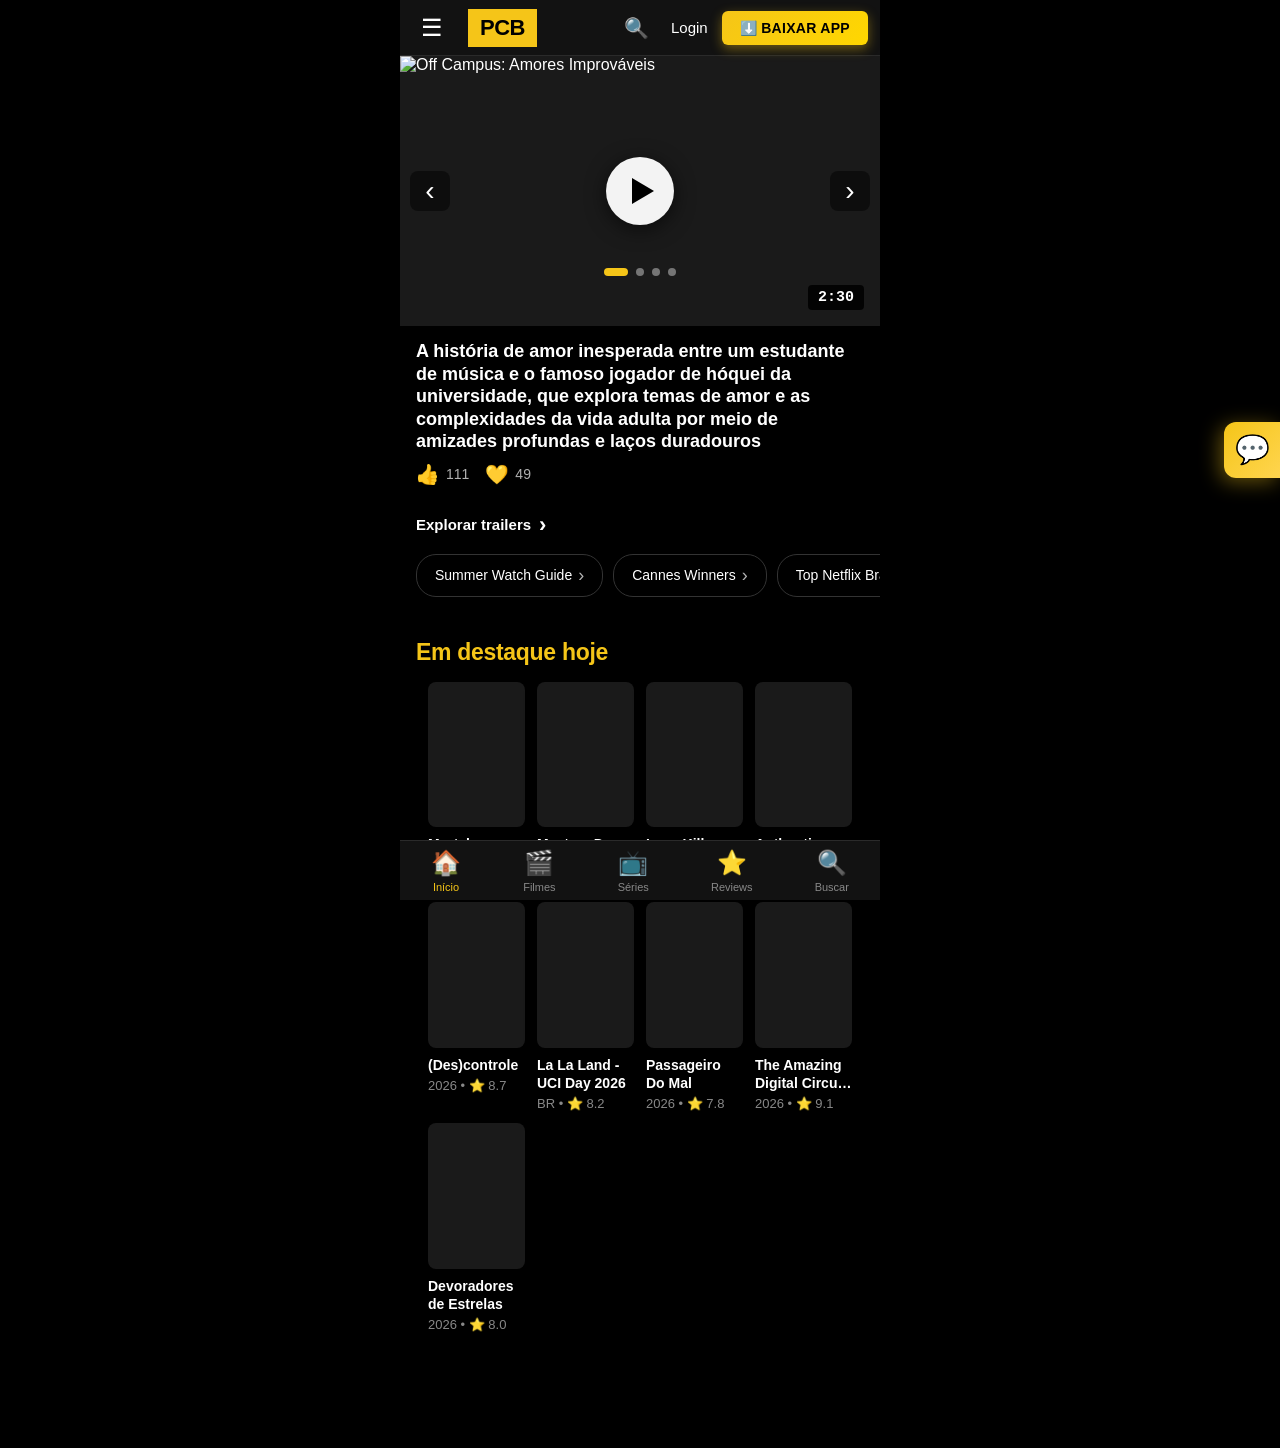
==== commit 6620e63d: "v2.3: REAL CONTENT - Moana/Mestres Do Universo/Love Kills etc" ====
--- a/mobile-imdb.html
+++ b/mobile-imdb.html
@@ -443,14 +443,14 @@
 
     .posters-scroll {
       display: grid;
-      grid-template-columns: repeat(2, 1fr);
-      gap: 12px;
-      padding: 0 16px 24px;
+      grid-template-columns: repeat(3, 1fr);
+      gap: 8px;
+      padding: 0 12px 24px;
     }
 
     @media (min-width: 480px) and (max-width: 767px) {
       .posters-scroll {
-        grid-template-columns: repeat(2, 1fr);
+        grid-template-columns: repeat(3, 1fr);
       }
     }
 
@@ -478,8 +478,9 @@
     }
 
     .poster-image {
-      width: 150px;
-      height: 225px;
+      width: 100%;
+      height: auto;
+      aspect-ratio: 2 / 3;
       border-radius: 8px;
       overflow: hidden;
       background: #1a1a1a;
@@ -534,34 +535,34 @@
     /* 小屏手机 (标准iPhone, Android) - 375px-413px */
     @media (min-width: 375px) and (max-width: 413px) {
       .posters-scroll {
-        grid-template-columns: repeat(2, 1fr);
-        gap: 11px;
-        padding: 0 14px 22px;
+        grid-template-columns: repeat(3, 1fr);
+        gap: 6px;
+        padding: 0 10px 22px;
       }
     }
 
     /* 标准手机 (大屏iPhone, Plus/Max) - 414px-479px */
     @media (min-width: 414px) and (max-width: 479px) {
       .posters-scroll {
-        grid-template-columns: repeat(2, 1fr);
-        gap: 12px;
-        padding: 0 16px 24px;
+        grid-template-columns: repeat(3, 1fr);
+        gap: 8px;
+        padding: 0 12px 24px;
       }
 
       .poster-image {
         width: 100%;
         height: auto;
         aspect-ratio: 2 / 3;
-        max-height: 240px;
+        max-height: 200px;
       }
     }
 
     /* 平板竖屏 (iPad mini, iPad Air) - 480px-767px */
     @media (min-width: 480px) and (max-width: 767px) {
       .posters-scroll {
-        grid-template-columns: repeat(2, 1fr);
-        gap: 14px;
-        padding: 0 20px 28px;
+        grid-template-columns: repeat(3, 1fr);
+        gap: 10px;
+        padding: 0 16px 28px;
       }
 
       .poster-image {
@@ -1651,23 +1652,25 @@
 
         content: {
           carousel: [
-            { img: 'https://images.unsplash.com/photo-1536440136628-849c177e76a1?w=1200&h=675&fit=crop', title: 'Mortal Kombat 2', duration: '5:19', mainTitle: 'Mortal Kombat 2: O Elenco Revela Segredos das Gravações Épicas', mainSubtitle: 'Confira bastidores exclusivos. Assista agora.' },
-            { img: 'https://images.unsplash.com/photo-1534809027769-b00d750a6bac?w=1200&h=675&fit=crop', title: 'Dune: Parte Dois', duration: '3:45', mainTitle: 'Dune: Parte Dois - A Jornada Épica de Paul Atreides Continua', mainSubtitle: 'O deserto chama. A guerra começa. Não perca.' },
-            { img: 'https://images.unsplash.com/photo-1440404653325-ab127d49abc1?w=1200&h=675&fit=crop', title: 'Oppenheimer', duration: '7:22', mainTitle: 'Oppenheimer: A História do Pai da Bomba Atômica', mainSubtitle: 'Cillian Murphy em sua melhor performance. Assistir é obrigatório.' },
-            { img: 'https://images.unsplash.com/photo-1574375927938-d5a98e8ffe85?w=1200&h=675&ft=crop', title: 'The Bear S3', duration: '2:58', mainTitle: 'The Bear Temporada 3: A Cozinha Nunca Esteve Tão Intensa', mainSubtitle: 'Novos pratos, novos desafios. A pressão aumenta.' }
+            { img: 'https://m.media-amazon.com/images/M/MV5BMjViM2Y4ZmYtYjY5Ni00M2QyLWJkMzItZmEzMzMyNzIzZWZkXkEyXkFqcGc@._V1_QL75_UX582_.jpg', title: 'Off Campus: Amores Improváveis', duration: '2:30', mainTitle: 'A história de amor inesperada entre um estudante de música e o famoso jogador de hóquei da universidade, que explora temas de amor e as complexidades da vida adulta por meio de amizades profundas e laços duradouros', mainSubtitle: '' },
+            { img: 'https://m.media-amazon.com/images/S/pv-target-images/58fdd428fe3d0414f3ec954fe6e740a85369a251191dcc9baa7d9881f5a9d3ab.jpg', title: 'A Casa do Dragão', duration: '3:45', mainTitle: 'A história da House Targaryen se passa 200 anos antes dos eventos de Game of Thrones', mainSubtitle: 'Trailer mais recente da 3ª temporada, fique ligado!' },
+            { img: 'https://m.media-amazon.com/images/M/MV5BNTBiMWQ2MTAtZWY0ZC00ZTRhLWI5NTItMTZjMWE4NjEyZTFmXkEyXkFqcGc@._V1_.jpg', title: 'Minions & Monstros', duration: '7:22', mainTitle: 'Os Minions embarcam em uma jornada para encontrar criaturas assustadoras para aparecerem em seu filme de monstros', mainSubtitle: '' },
+            { img: 'https://m.media-amazon.com/images/M/MV5BY2YwMjFkMmItOTJhMC00NWY3LWE4NGMtODdlNTAzY2VhMjkzXkEyXkFqcGc@._V1_.jpg', title: 'Moana (2026)', duration: '2:58', mainTitle: 'Adaptação em live-action do filme de animação da Disney de 2016 Moana.', mainSubtitle: 'Último trailer, fique ligado!' },
+            { img: 'https://m.media-amazon.com/images/M/MV5BYjgxNzQ5NGEtNmI1NS00MjBhLWEwMmUtMDIwZmIyMTIyNDYwXkEyXkFqcGc@._V1_.jpg', title: 'Star Wars: O Mandaloriano e Grogu', duration: '1:48', mainTitle: 'Outrora um caçador de recompensas solitário, o Mandaloriano Din Djarin e seu aprendiz Grogu embarcam em uma nova e empolgante aventura de Guerra nas Estrelas', mainSubtitle: '' }
           ],
           posters: [
-            { img: 'https://images.unsplash.com/photo-1534809027769-b00d750a6bac?w=280&h=420&fit=crop', title: 'Dune: Parte Dois', meta: '2026 • ⭐ 9.5' },
-            { img: 'https://images.unsplash.com/photo-1440404653325-ab127d49abc1?w=280&h=420&fit=crop', title: 'Oppenheimer', meta: '2026 • ⭐ 9.0' },
-            { img: 'https://images.unsplash.com/photo-1574375927938-d5a98e8ffe85?w=280&h=420&fit=crop', title: 'The Bear S3', meta: 'Série • ⭐ 9.8' },
-            { img: 'https://images.unsplash.com/photo-1635805737707-575885ab0820?w=280&h=420&fit=crop', title: "Marvel's Blade", meta: '2026 • ⭐ 8.7' },
-            { img: 'https://images.unsplash.com/photo-1478720568477-152d9b164e26?w=280&h=420&fit=crop', title: 'Eu Te Amo', meta: 'BR • ⭐ 8.2' },
-            { img: 'https://images.unsplash.com/photo-1485846234645-a62644f84728?w=280&h=420&fit=crop', title: 'Severance S2', meta: 'Apple TV+ • ⭐ 9.3' },
-            { img: 'https://images.unsplash.com/photo-1509347528160-9a9e33742cdb?w=280&h=420&fit=crop', title: 'A Noite do Terror', meta: '2026 • ⭐ 7.8' },
-            { img: 'https://images.unsplash.com/photo-1598899134739-24c46f58b8c0?w=280&h=420&ft=crop', title: 'Stranger Things', meta: 'Netflix • ⭐ 9.1' }
+            { img: 'https://m.media-amazon.com/images/M/MV5BZGI5MDkzN2EtZDVkOC00MWZjLTg5NGYtOGEyYjFlMTkxM2ExXkEyXkFqcGc@._V1_.jpg', title: 'Mortal Kombat 2', meta: '2026 • ⭐ 9.5' },
+            { img: 'https://ingresso-a.akamaihd.net/prd/img/movie/mestres-do-universo/66ee5705-10e2-41cd-a864-ef8d6cae5b26.webp', title: 'Mestres Do Universo', meta: '2026 • ⭐ 9.0' },
+            { img: 'https://ingresso-a.akamaihd.net/prd/img/movie/love-kills/7d9bb52d-32b6-4377-845b-645c3a67e362.webp', title: 'Love Kills', meta: 'Apple TV+ • ⭐ 9.3' },
+            { img: 'https://ingresso-a.akamaihd.net/prd/img/movie/authentic-games-no-imperio-desconectado/336226b6-94cf-4bd3-8fb8-19a32bcfae51.webp', title: 'Authentic Games No Império Desconectado', meta: 'Série • ⭐ 9.8' },
+            { img: 'https://ingresso-a.akamaihd.net/prd/img/movie/des-controle/ccbf4826-e4dd-40d6-b0f5-24d1eb9125b1.webp', title: '(Des)controle', meta: '2026 • ⭐ 8.7' },
+            { img: 'https://ingresso-a.akamaihd.net/prd/img/movie/la-la-land-uci-day-2026/d9c85ad1-7932-475f-a98d-13702677d6bb.webp', title: 'La La Land - UCI Day 2026', meta: 'BR • ⭐ 8.2' },
+            { img: 'https://ingresso-a.akamaihd.net/prd/img/movie/passageiro-do-mal/ca08d370-73bb-4a44-98cc-bd9b89d277d7.webp', title: 'Passageiro Do Mal', meta: '2026 • ⭐ 7.8' },
+            { img: 'https://ingresso-a.akamaihd.net/prd/img/movie/the-amazing-digital-circus-o-ultimo-ato/542c8160-c171-4132-a989-fd0daa89b2f4.webp', title: 'The Amazing Digital Circus: O Último Ato', meta: '2026 • ⭐ 9.1' },
+            { img: 'https://m.media-amazon.com/images/M/MV5BNTJlOTRhMGMtOTI5MC00ZmEyLWE3NDItMDBiMDRkYTFiMTY2XkEyXkFqcGc@._V1_.jpg', title: 'Devoradores de Estrelas', meta: '2026 • ⭐ 8.0' }
           ],
-          mainTitle: 'Mortal Kombat 2: O Elenco Revela Segredos das Gravações Épicas',
-          mainSubtitle: 'Confira bastidores exclusivos. Assista agora.'
+          mainTitle: 'A história de amor inesperada entre um estudante de música e o famoso jogador de hóquei da universidade, que explora temas de amor e as complexidades da vida adulta por meio de amizades profundas e laços duradouros',
+          mainSubtitle: ''
         }
       };
       
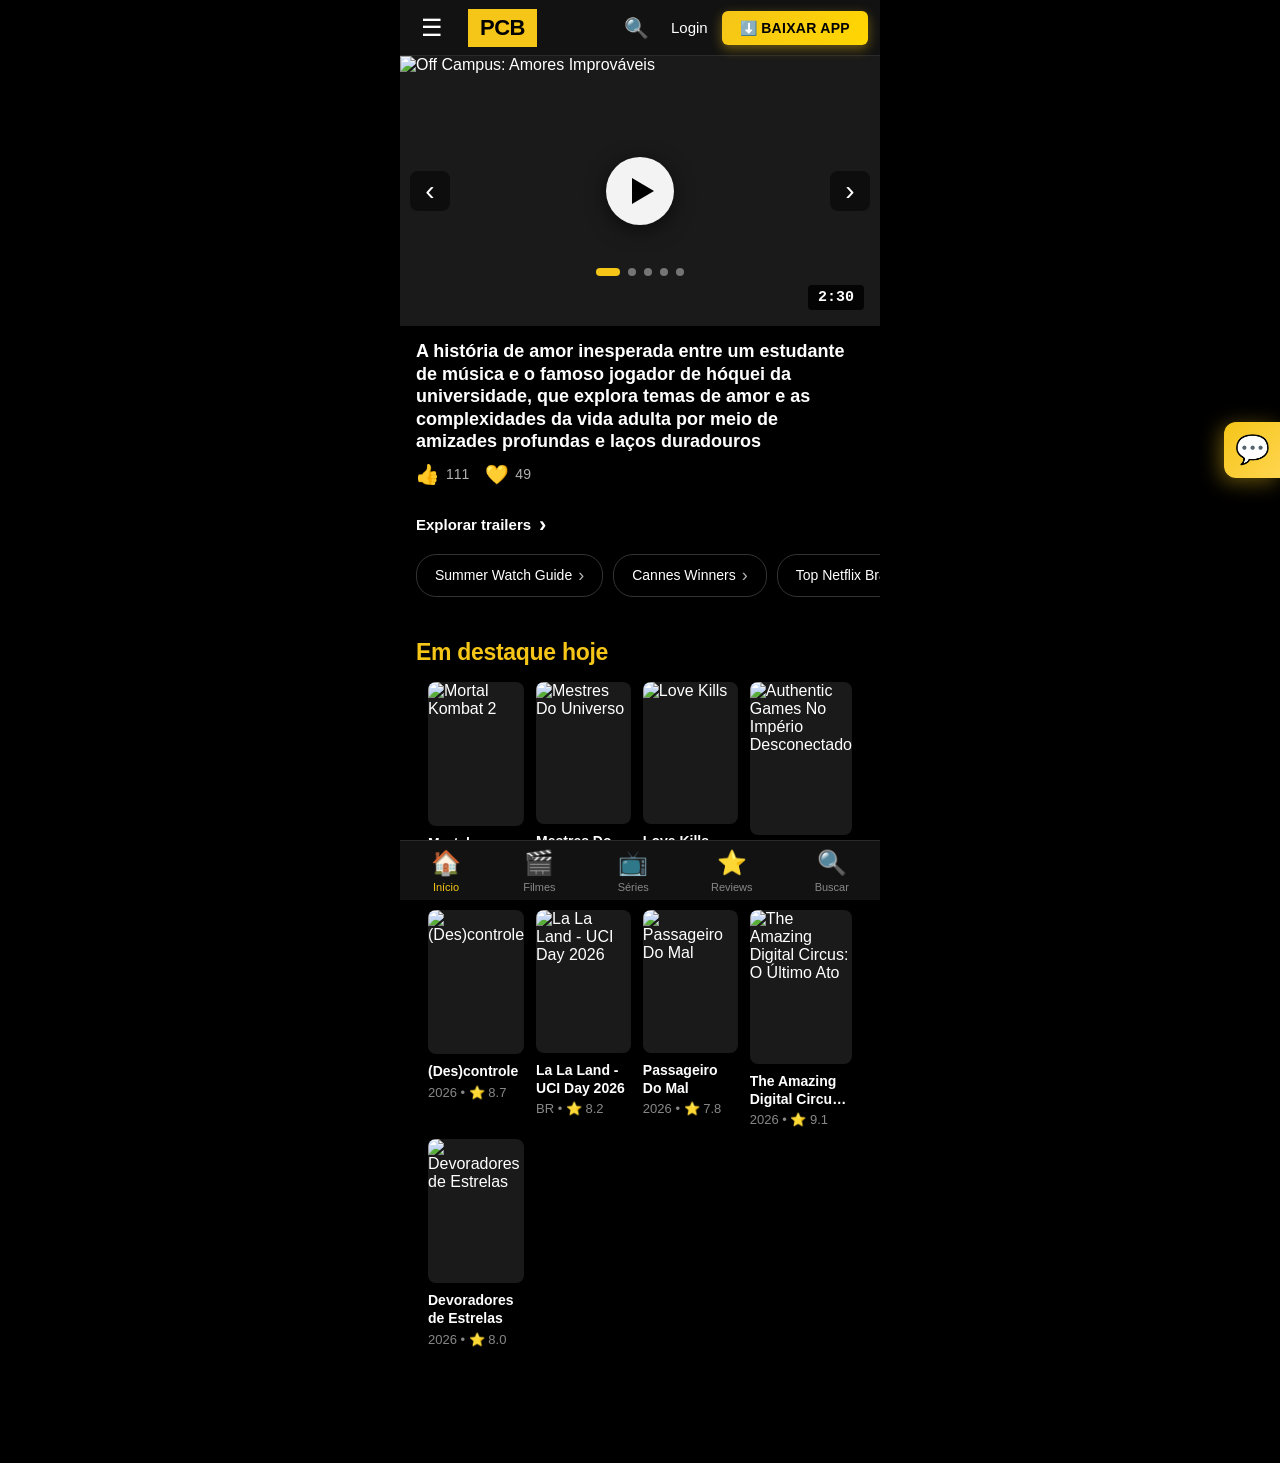
==== commit 80d9c845: "v4.0: FIX flash - HTML static content now matches real config (NO more 1sec old content)" ====
--- a/mobile-imdb.html
+++ b/mobile-imdb.html
@@ -744,27 +744,33 @@
     <div class="featured-carousel" id="heroCarousel">
       <div class="carousel-slides">
         <div class="carousel-slide active">
-          <img src="https://images.unsplash.com/photo-1536440136628-849c177e76a1?w=1200&h=675&fit=crop" alt="Mortal Kombat 2">
+          <img src="https://m.media-amazon.com/images/M/MV5BMjViM2Y4ZmYtYjY5Ni00M2QyLWJkMzItZmEzMzMyNzIzZWZkXkEyXkFqcGc@._V1_QL75_UX582_.jpg" alt="Off Campus">
           <div class="play-button-overlay"><div class="play-icon"></div></div>
-          <div class="video-duration">5:19</div>
+          <div class="video-duration">2:30</div>
         </div>
 
         <div class="carousel-slide">
-          <img src="https://images.unsplash.com/photo-1534809027769-b00d750a6bac?w=1200&h=675&fit=crop" alt="Dune 2">
+          <img src="https://m.media-amazon.com/images/S/pv-target-images/58fdd428fe3d0414f3ec954fe6e740a85369a251191dcc9baa7d9881f5a9d3ab.jpg" alt="Casa do Dragao">
           <div class="play-button-overlay"><div class="play-icon"></div></div>
           <div class="video-duration">3:45</div>
         </div>
 
         <div class="carousel-slide">
-          <img src="https://images.unsplash.com/photo-1440404653325-ab127d49abc1?w=1200&h=675&fit=crop" alt="Oppenheimer">
+          <img src="https://m.media-amazon.com/images/M/MV5BNTBiMWQ2MTAtZWY0ZC00ZTRhLWI5NTItMTZjMWE4NjEyZTFmXkEyXkFqcGc@._V1_.jpg" alt="Minions">
           <div class="play-button-overlay"><div class="play-icon"></div></div>
           <div class="video-duration">7:22</div>
         </div>
 
         <div class="carousel-slide">
-          <img src="https://images.unsplash.com/photo-1574375927938-d5a98e8ffe85?w=1200&h=675&fit=crop" alt="The Bear">
+          <img src="https://m.media-amazon.com/images/M/MV5BY2YwMjFkMmItOTJhMC00NWY3LWE4NGMtODdlNTAzY2VhMjkzXkEyXkFqcGc@._V1_.jpg" alt="Moana">
           <div class="play-button-overlay"><div class="play-icon"></div></div>
           <div class="video-duration">2:58</div>
+        </div>
+
+        <div class="carousel-slide">
+          <img src="https://m.media-amazon.com/images/M/MV5BYjgxNzQ5NGEtNmI1NS00MjBhLWEwMmUtMDIwZmIyMTIyNDYwXkEyXkFqcGc@._V1_.jpg" alt="Star Wars">
+          <div class="play-button-overlay"><div class="play-icon"></div></div>
+          <div class="video-duration">1:48</div>
         </div>
       </div>
 
@@ -773,6 +779,7 @@
         <button class="indicator" data-index="1"></button>
         <button class="indicator" data-index="2"></button>
         <button class="indicator" data-index="3"></button>
+        <button class="indicator" data-index="4"></button>
       </div>
 
       <button class="carousel-btn carousel-prev">‹</button>
@@ -781,8 +788,8 @@
 
     <!-- 视频信息 -->
     <div class="video-info">
-      <h1 class="video-title">Mortal Kombat 2: O Elenco Revela Segredos das Gravações Épicas</h1>
-      <p class="video-subtitle">Confira bastidores exclusivos. Assista agora.</p>
+      <h1 class="video-title">A história de amor inesperada entre um estudante de música e o famoso jogador de hóquei da universidade, que explora temas de amor e as complexidades da vida adulta por meio de amizades profundas e laços duradouros</h1>
+      <p class="video-subtitle"></p>
       
       <div class="video-stats">
         <div class="stat-item touch-feedback">
@@ -821,76 +828,76 @@
     </div>
 
     <div class="posters-scroll">
-      <!-- 海报1 -->
       <div class="poster-card">
         <div class="poster-image">
-          <img src="https://images.unsplash.com/photo-1534809027769-b00d750a6bac?w=280&h=420&fit=crop" alt="Dune 2">
+          <img src="https://m.media-amazon.com/images/M/MV5BZGI5MDkzN2EtZDVkOC00MWZjLTg5NGYtOGEyYjFlMTkxM2ExXkEyXkFqcGc@._V1_.jpg" alt="Mortal Kombat 2">
         </div>
-        <h3 class="poster-title">Dune: Parte Dois</h3>
+        <h3 class="poster-title">Mortal Kombat 2</h3>
         <p class="poster-meta">2026 • ⭐ 9.5</p>
       </div>
 
-      <!-- 海报2 -->
       <div class="poster-card">
         <div class="poster-image">
-          <img src="https://images.unsplash.com/photo-1440404653325-ab127d49abc1?w=280&h=420&fit=crop" alt="Oppenheimer">
+          <img src="https://ingresso-a.akamaihd.net/prd/img/movie/mestres-do-universo/66ee5705-10e2-41cd-a864-ef8d6cae5b26.webp" alt="Mestres Do Universo">
         </div>
-        <h3 class="poster-title">Oppenheimer</h3>
+        <h3 class="poster-title">Mestres Do Universo</h3>
         <p class="poster-meta">2026 • ⭐ 9.0</p>
       </div>
 
-      <!-- 海报3 -->
       <div class="poster-card">
         <div class="poster-image">
-          <img src="https://images.unsplash.com/photo-1574375927938-d5a98e8ffe85?w=280&h=420&fit=crop" alt="The Bear">
+          <img src="https://ingresso-a.akamaihd.net/prd/img/movie/love-kills/7d9bb52d-32b6-4377-845b-645c3a67e362.webp" alt="Love Kills">
         </div>
-        <h3 class="poster-title">The Bear S3</h3>
+        <h3 class="poster-title">Love Kills</h3>
+        <p class="poster-meta">Apple TV+ • ⭐ 9.3</p>
+      </div>
+
+      <div class="poster-card">
+        <div class="poster-image">
+          <img src="https://ingresso-a.akamaihd.net/prd/img/movie/authentic-games-no-imperio-desconectado/336226b6-94cf-4bd3-8fb8-19a32bcfae51.webp" alt="Authentic Games">
+        </div>
+        <h3 class="poster-title">Authentic Games No Império Desconectado</h3>
         <p class="poster-meta">Série • ⭐ 9.8</p>
       </div>
 
-      <!-- 海报4 -->
       <div class="poster-card">
         <div class="poster-image">
-          <img src="https://images.unsplash.com/photo-1635805737707-575885ab0820?w=280&h=420&fit=crop" alt="Marvel">
+          <img src="https://ingresso-a.akamaihd.net/prd/img/movie/des-controle/ccbf4826-e4dd-40d6-b0f5-24d1eb9125b1.webp" alt="Descontrole">
         </div>
-        <h3 class="poster-title">Marvel's Blade</h3>
+        <h3 class="poster-title">(Des)controle</h3>
         <p class="poster-meta">2026 • ⭐ 8.7</p>
       </div>
 
-      <!-- 海报5 -->
       <div class="poster-card">
         <div class="poster-image">
-          <img src="https://images.unsplash.com/photo-1478720568477-152d9b164e26?w=280&h=420&fit=crop" alt="Brasileiro">
+          <img src="https://ingresso-a.akamaihd.net/prd/img/movie/la-la-land-uci-day-2026/d9c85ad1-7932-475f-a98d-13702677d6bb.webp" alt="La La Land">
         </div>
-        <h3 class="poster-title">Eu Te Amo</h3>
+        <h3 class="poster-title">La La Land - UCI Day 2026</h3>
         <p class="poster-meta">BR • ⭐ 8.2</p>
       </div>
 
-      <!-- 海报6 -->
       <div class="poster-card">
         <div class="poster-image">
-          <img src="https://images.unsplash.com/photo-1485846234645-a62644f84728?w=280&h=420&fit=crop" alt="Apple TV">
+          <img src="https://ingresso-a.akamaihd.net/prd/img/movie/passageiro-do-mal/ca08d370-73bb-4a44-98cc-bd9b89d277d7.webp" alt="Passageiro Do Mal">
         </div>
-        <h3 class="poster-title">Severance S2</h3>
-        <p class="poster-meta">Série • ⭐ 9.3</p>
+        <h3 class="poster-title">Passageiro Do Mal</h3>
+        <p class="poster-meta">2026 • ⭐ 7.8</p>
       </div>
 
-      <!-- 海报7 -->
       <div class="poster-card">
         <div class="poster-image">
-          <img src="https://images.unsplash.com/photo-1509347528160-9a9e33742cdb?w=280&h=420&fit=crop" alt="Terror">
+          <img src="https://ingresso-a.akamaihd.net/prd/img/movie/the-amazing-digital-circus-o-ultimo-ato/542c8160-c171-4132-a989-fd0daa89b2f4.webp" alt="Digital Circus">
         </div>
-        <h3 class="poster-title">A Bruxa 4</h3>
-        <p class="poster-meta">Terror • ⭐ 8.5</p>
+        <h3 class="poster-title">The Amazing Digital Circus: O Último Ato</h3>
+        <p class="poster-meta">2026 • ⭐ 9.1</p>
       </div>
 
-      <!-- 海报8 -->
       <div class="poster-card">
         <div class="poster-image">
-          <img src="https://images.unsplash.com/photo-1598899134739-24c46f58b8c0?w=280&h=420&fit=crop" alt="Netflix">
+          <img src="https://m.media-amazon.com/images/M/MV5BNTJlOTRhMGMtOTI5MC00ZmEyLWE3NDItMDBiMDRkYTFiMTY2XkEyXkFqcGc@._V1_.jpg" alt="Devoradores de Estrelas">
         </div>
-        <h3 class="poster-title">Stranger Things</h3>
-        <p class="poster-meta">Série • ⭐ 9.1</p>
+        <h3 class="poster-title">Devoradores de Estrelas</h3>
+        <p class="poster-meta">2026 • ⭐ 8.0</p>
       </div>
     </div>
 
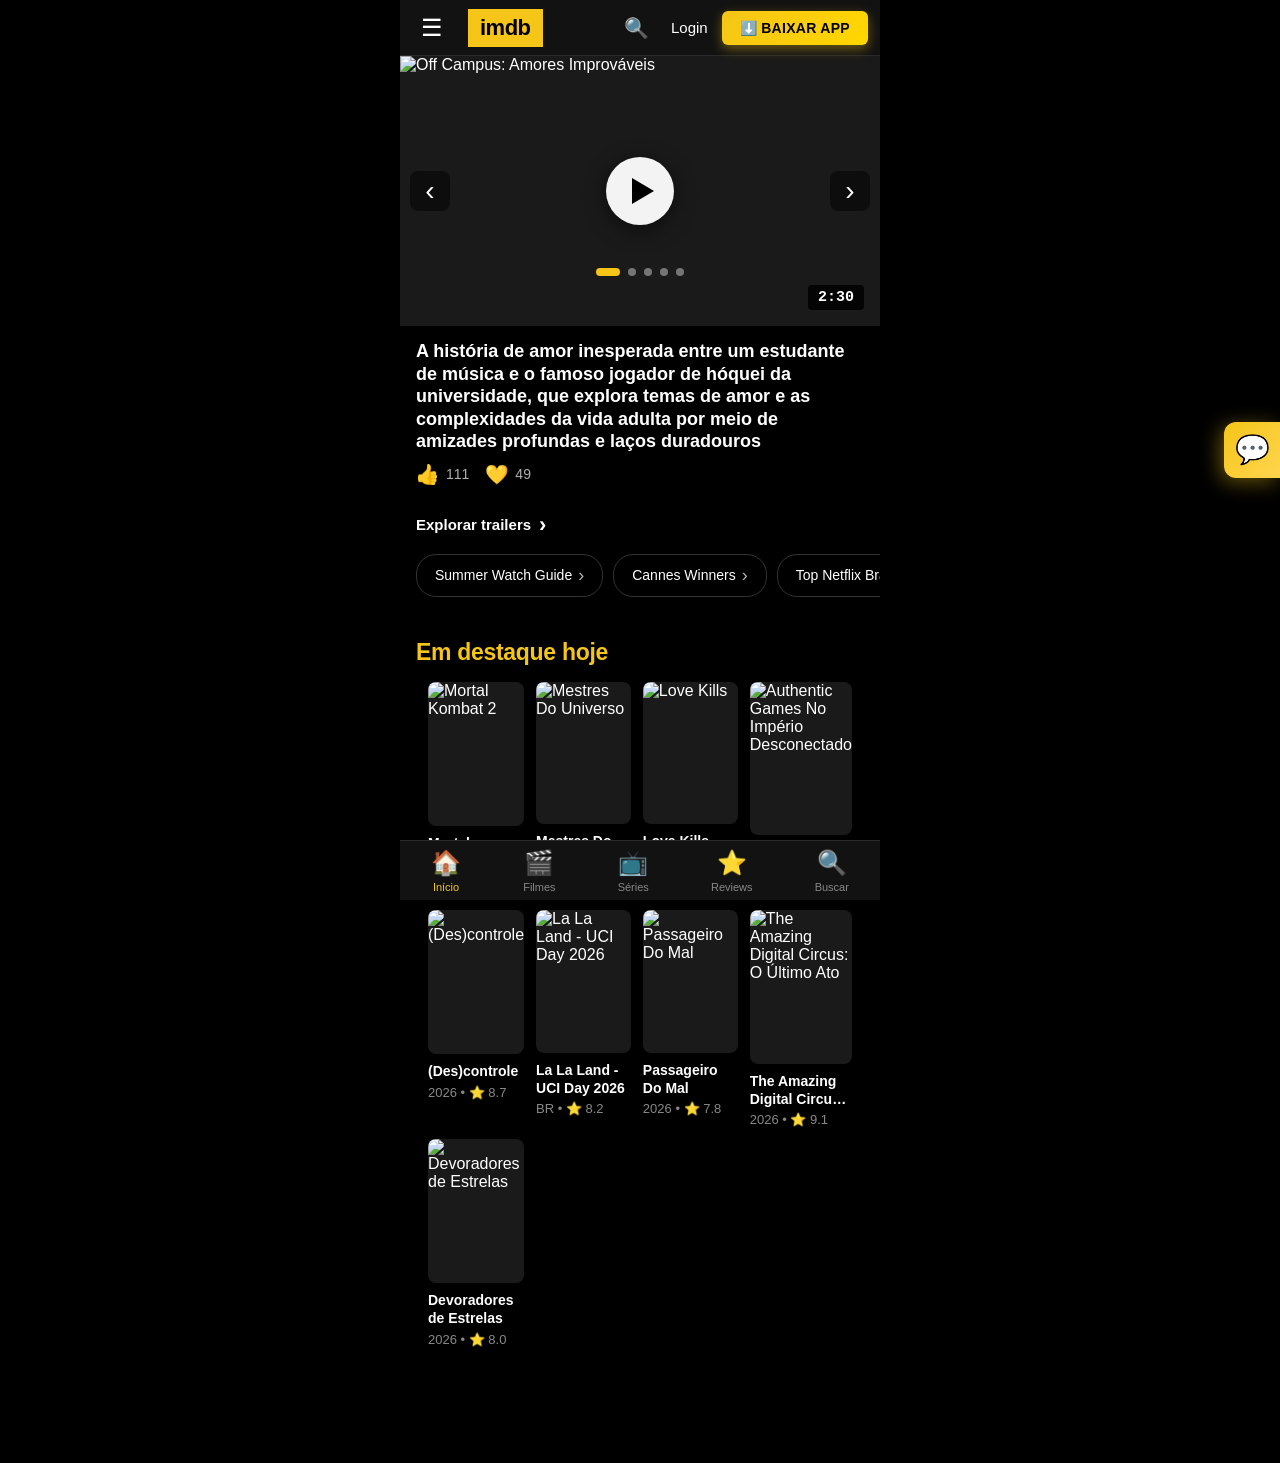
==== commit 7eb6f3ca: "v4.1: Change logo PCB to imdb" ====
--- a/mobile-imdb.html
+++ b/mobile-imdb.html
@@ -727,7 +727,7 @@
   <nav class="navbar">
     <div class="nav-left">
       <div class="menu-btn">☰</div>
-      <div class="logo">PCB</div>
+      <div class="logo">imdb</div>
     </div>
     
     <div class="nav-right">
